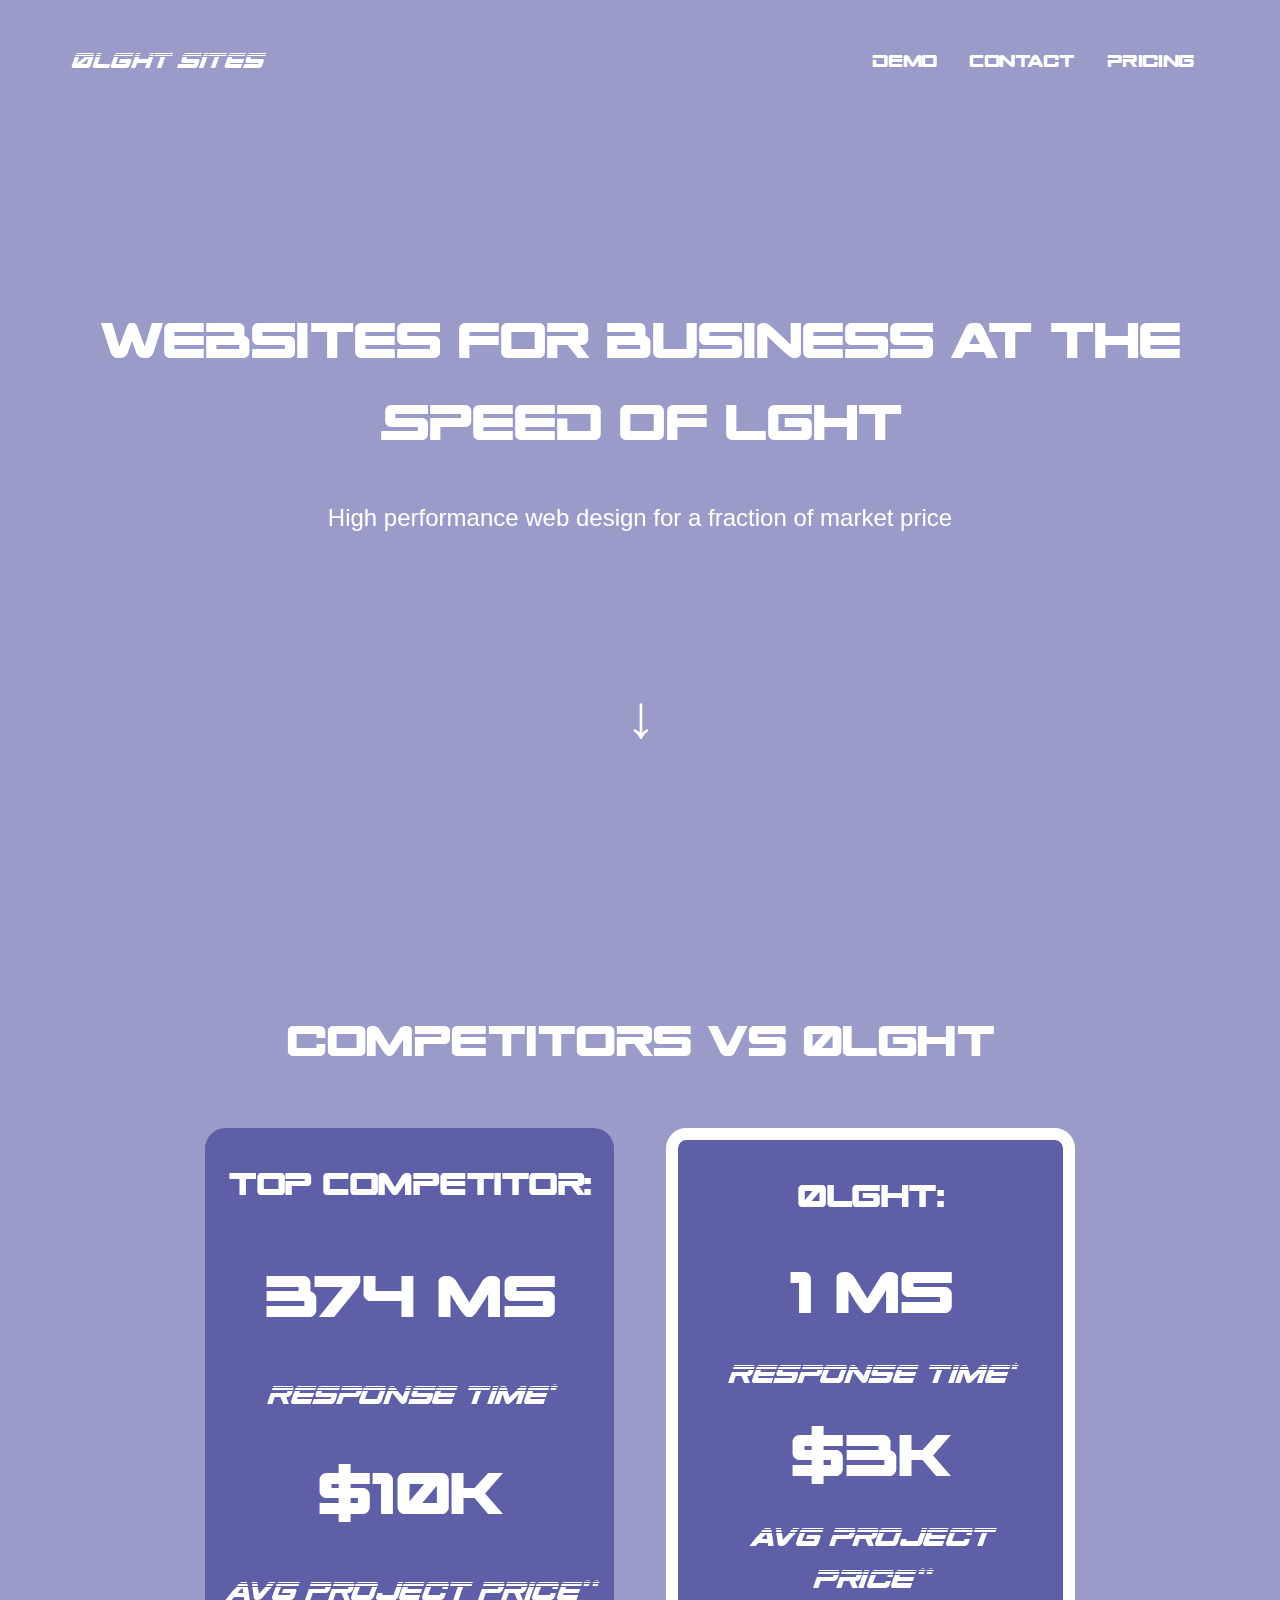
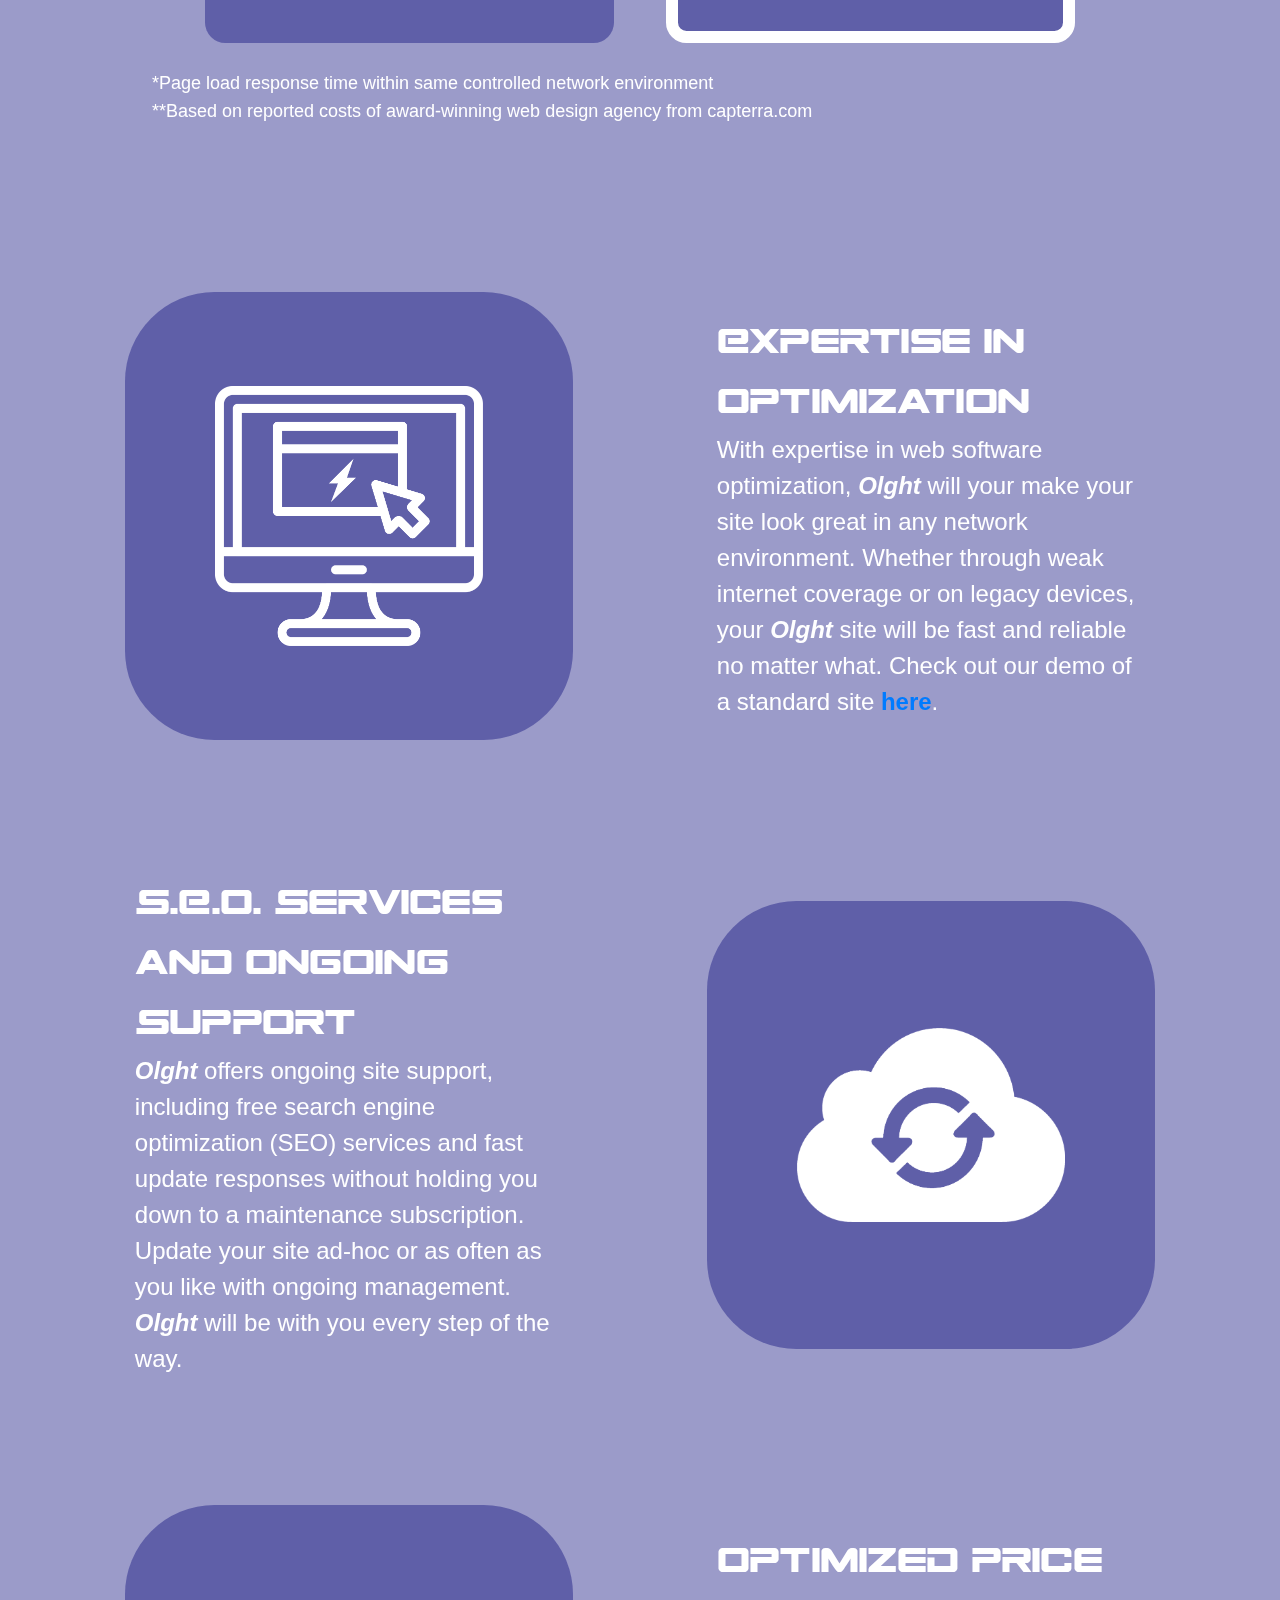
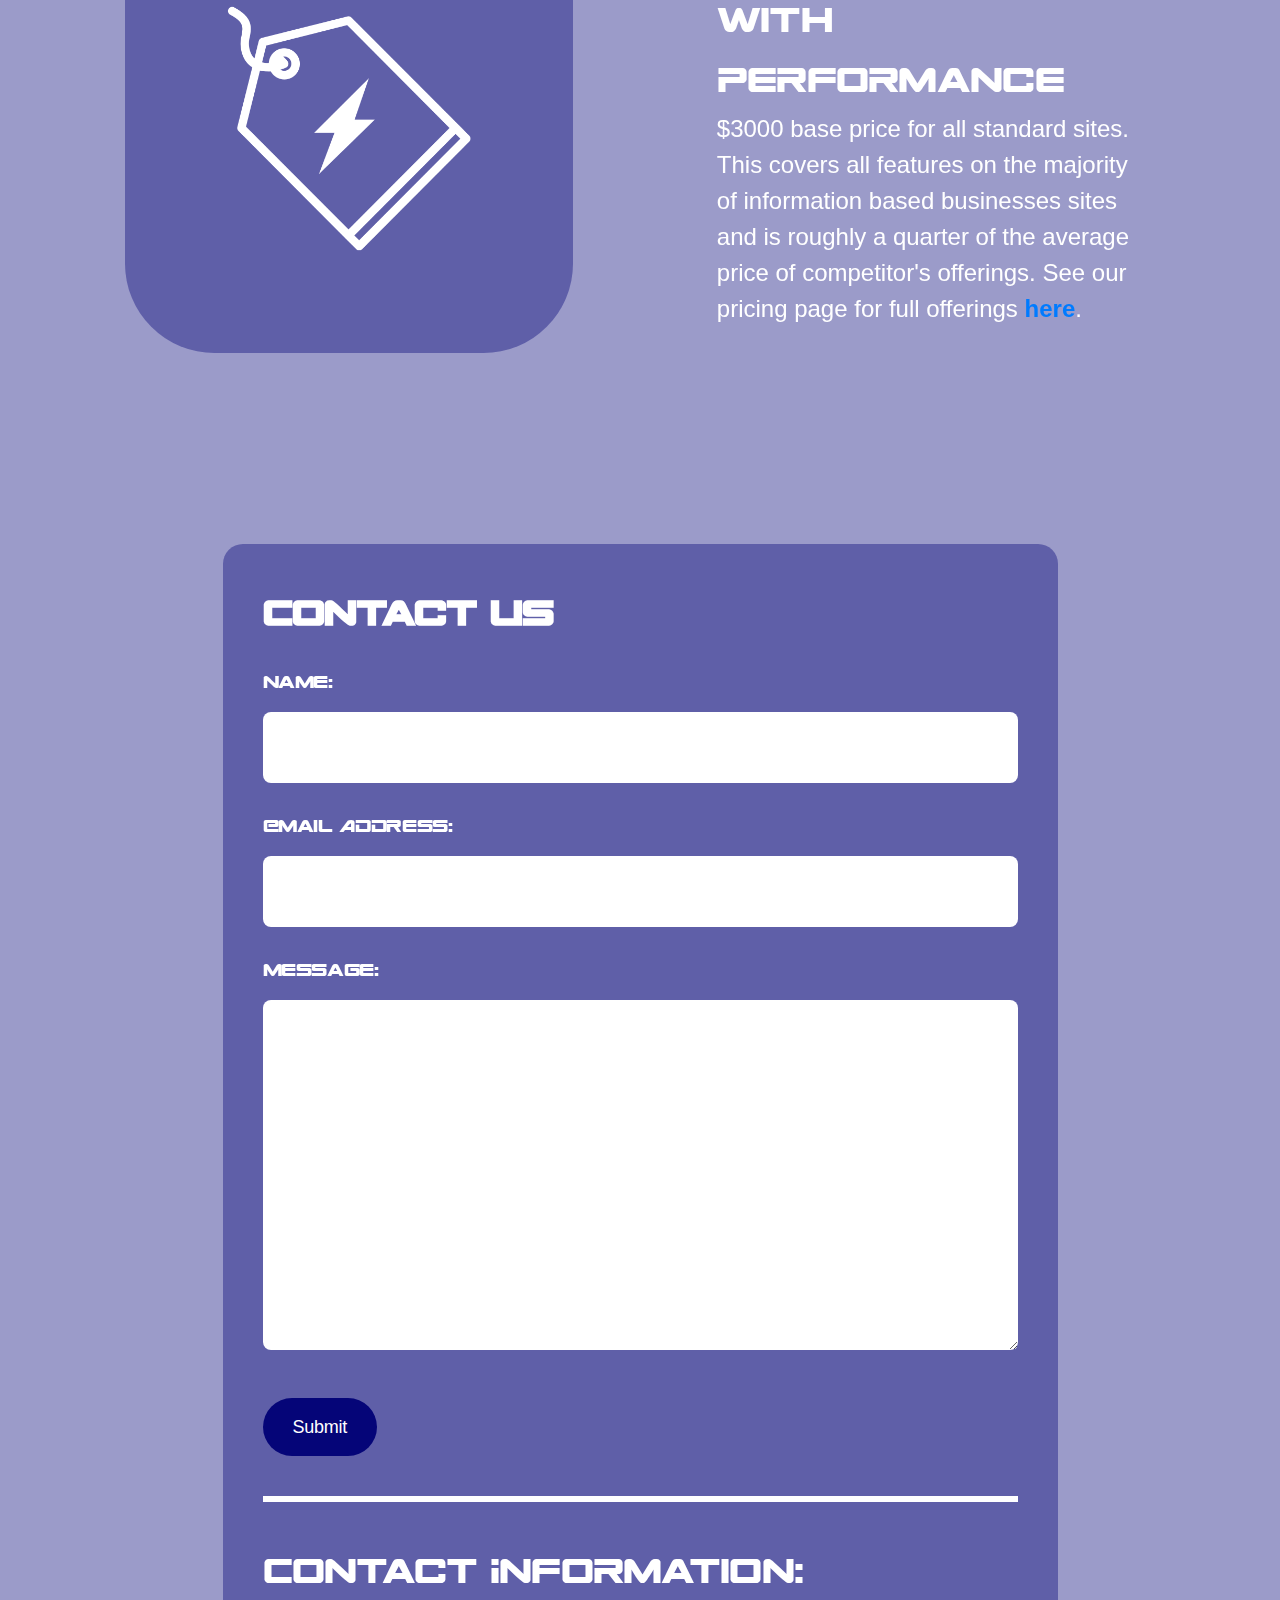
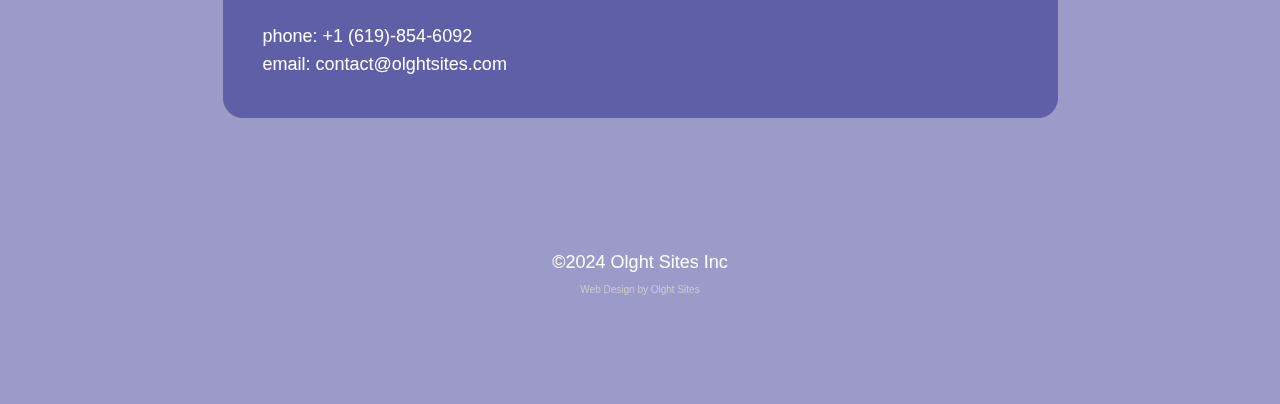
==== index.html @ 81857087 "Update index.html" ====
<!DOCTYPE html>
<html lang="en">

<head>
    <meta http-equiv="Content-Type" content="text/html; charset=UTF-8">
<meta name="description" content="Offering low cost high performance business websites, apis and web 
    applications for over 70% cheeper than top compeitors. We create, update 
    and optimize fast, high quality business web software for the lowest cost in the market.
    SEO services included."/>

    <meta http-equiv="X-UA-Compatible" content="IE=edge">


    <meta name="viewport" content="width=device-width, initial-scale=1, shrink-to-fit=no">
    <title> Olght Sites </title>
    <link rel="icon" type="image/x-icon" href="olo.png">
    <meta name="robots" content="index, follow, max-image-preview:large, max-snippet:-1, max-video-preview:-1">



    <style id="global-styles-inline-css" type="text/css">
        :where(.is-layout-flex) {
            gap: 0.5em;
        }

        body .is-layout-flow>.alignleft {
            float: left;
            margin-inline-start: 0;
            margin-inline-end: 2em;
        }

        body .is-layout-flow>.alignright {
            float: right;
            margin-inline-start: 2em;
            margin-inline-end: 0;
        }

        body .is-layout-flow>.aligncenter {
            margin-left: auto !important;
            margin-right: auto !important;
        }

        body .is-layout-constrained>.alignleft {
            float: left;
            margin-inline-start: 0;
            margin-inline-end: 2em;
        }

        body .is-layout-constrained>.alignright {
            float: right;
            margin-inline-start: 2em;
            margin-inline-end: 0;
        }

        body .is-layout-constrained>.aligncenter {
            margin-left: auto !important;
            margin-right: auto !important;
        }

        body .is-layout-constrained> :where(:not(.alignleft):not(.alignright):not(.alignfull)) {
            max-width: var(--wp--style--global--content-size);
            margin-left: auto !important;
            margin-right: auto !important;
        }

        body .is-layout-constrained>.alignwide {
            max-width: var(--wp--style--global--wide-size);
        }

        body .is-layout-flex {
            display: flex;
        }

        body .is-layout-flex {
            flex-wrap: wrap;
            align-items: center;
        }

        body .is-layout-flex>* {
            margin: 0;
        }

        :where(.wp-block-columns.is-layout-flex) {
            gap: 2em;
        }
    </style>

    <link rel="stylesheet" id="plugins-css" href="./olght_files/plugins.css" type="text/css" media="all">
    <link rel="stylesheet" id="olght-style-css" href="./olght_files/style.css" type="text/css" media="all">

    <script type="text/javascript" src="./olght_files/jquery.min.js" id="jquery-core-js"></script>



<body style="background-color:black; background: rgba(5, 5, 120, 0.4) !important;" data-target="body">
    <style>
        .sidr {
            background: rgba(5, 5, 120, 0.9) !important;
        }
    </style>
    <div id="sidr">
        <div class="mobile-header d-none">
            <div class="navbar-header d-flex align-items-center justify-content-between">
                <div class="logo">
                    <h4 class="title lg color-white">0LGHT Sites</h4>


                </div>

                <a href="#sidr" class="navbar-toggle in">
                    <span class="icon-bar"></span>
                    <span class="icon-bar"></span>
                    <span class="icon-bar"></span>
                </a>
            </div>

            <div class="navigation">
                <li style="list-style-type: none"><a title="Demo" href="https://lajollapizzaco.com" class="nav-link">
                        <h5>Demo</h5>
                    </a></li>
                <li style="list-style-type: none"><a title="Contact" href="#connect" class="nav-link">
                        <h5>Contact</h5>
                    </a></li>
                <li style="list-style-type: none"><a title="Pricing" href="./pricing.html" class="nav-link">
                        <h5>Pricing</h5>
                    </a></li>

                </ul>
            </div>
        </div>
    </div><!-- /mobile-header -->
    <div autoplay muted loop id="video-container">
    </div>
    <video autoplay muted loop id="myVideo">
        <source src="lg.mp4" type="video/mp4">
    </video>
    <div class="page-overly">
        <header class="header sticky transparent" style="background: transparent; backdrop-filter: blur(10px);-webkit-backdrop-filter: blur(10px);">
            <nav class="navbar navbar-expand">
                <div class="container d-flex align-items-center justify-content-between" style="display: inline-flex;">
                    <div class="navbar-header d-flex align-items-center">
                        <div class="logo">
                            <a class="navbar-brand" href="./index.html">

                                <style>
                                    @font-face {
                                        font-family: customfont;
                                        src: url(spacerangerhalfital.ttf);
                                    }

                                    h4 {
                                        font-family: customfont;
                                        color: white;
                                    }

                                    @font-face {
                                        font-family: customfont1;
                                        src: url(spaceranger.ttf);
                                    }

                                    h1 {
                                        font-family: customfont1;
                                        color: white;
                                    }

                                    h2 {
                                        font-family: customfont1;
                                        color: white;
                                    }

                                    h5 {
                                        font-family: customfont1;
                                        color: white;
                                    }

                                    .nav-link {
                                        display: inline-flex;
                                    }

                                    @media (max-width:1199px) {
                                        .downarr:hover {
                                            font-size: 50px;
                                        }
                                    }

                                    @media (max-width:991px) {
                                        .downarr:hover {
                                            font-size: 44px;
                                        }
                                    }

                                    @media (max-width:767px) {
                                        .downarr:hover {
                                            font-size: 36px;
                                        }
                                    }

                                    @media (min-width:1199px) {
                                        .downarr:hover {
                                            font-size: 62px;
                                        }
                                    }
                                    #video-container {
                                        height: 100%;
                                        width: 100%;
                                        background-image: url("lg10806.mp4");
                                        position: fixed;
                                        z-index: 0;
                                    }
                                    /* Style the video: 100% width and height to cover the entire window */
                                    #myVideo {
                                        z-index: -1;
                                        position: fixed;
                                        right: 0;
                                        bottom: 0;
                                        min-width: 100%;
                                        min-height: 100%;
                                    }
                                </style>
                                <h4 class="title lg color-white">0LGHT Sites</h4>

                            </a>
                        </div>
                    </div>

                    <div class="collapse navbar-collapse">
                        <li style="list-style-type: none" class="headerList"><a title="Demo" href="https://lajollapizzaco.com"
                                class="nav-link">
                                <h5>Demo</h5>
                            </a></li>
                        <li style="list-style-type: none " class="headerList"><a title="Contact" href="#connect"
                                class="nav-link">
                                <h5>Contact</h5>
                            </a></li>
                        <li style="list-style-type: none" class="headerList"><a title="Pricing" href="./pricing.html"
                                class="nav-link">
                                <h5>Pricing</h5>
                            </a></li>

                        </ul>
                        <ul class="nav navbar-nav navbar-nav-right headerSide">
                            <li class="mobile-navbar-toggler">
                                <button class="navbar-toggle" type="button">
                                    <span class="icon-bar"><span class="inner"></span></span>
                                    <span class="icon-bar"><span class="inner"></span></span>
                                    <span class="icon-bar"><span class="inner"></span></span>
                                </button>
                            </li>
                        </ul>
                    </div>
                </div>
            </nav>
        </header>

        <div class="banner overly-parent">
            <div class="overly-wraper">
            </div>

            <div class="container">
                <div class="row">
                    <div class="col-12">
                        <div class="banner__content text-center">
                            <h1 style="padding-bottom: 30px;" class="title lg color-white">Websites for Business at
                                the Speed of Lght</h1>
                            <div
                                class="description h5 font-weight-normal font-ips color-white ls-none animated fadeInUp delay-2s">
                                <p> High performance web design for a fraction of market price</p>
                            </div>
                            <!-- <script>

                                $("button").click(function () {
                                    $('html,body').animate({
                                        scrollTop: $(".content-area").offset().top
                                    },
                                        'slow');
                                });
                            </script> -->

                            <button class="scrollDown animated fadeInUp delay-4s" style="background: transparent;"
                                data-space="120">
                                <h1 style="color: white;" class="downarr">&darr;</h1>
                            </button>
                        </div>
                    </div>
                </div>
            </div>
        </div><!-- /banner -->


        <div id="primary" class="content-area">

            <section class="the-what p-0">
                <a id="what" class="blankSpace"></a>
                <div class="container">
                    <div class="row lr-12">
                        <div class="col-12">
                            <div class="text-center" style="margin-bottom: min(2vw, 30px);">
                                <h1 class="title color-white">competitors vs 0lght</h1>
                            </div>
                            <style>
                                @media (min-width:767px) {
                                    .col-left {
                                        text-align: -webkit-left;
                                    }

                                    .col-right {
                                        text-align: -webkit-right;
                                    }

                                    .compareBox {
                                        display: flex;
                                    }

                                    .headerSide {
                                        display: none;
                                    }

                                    .internalBox {
                                        width: 32vw;
                                        margin: min(2vw, 30px);
                                        padding-top: min(2vw, 20px);
                                        padding-bottom: min(3vw, 30px);
                                        border-radius: 1.6vw;
                                        height: 515px;
                                    }

                                    .internalTopFont {
                                        font-size: min(3.4vw, 50px);

                                    }

                                    .internalBottomFont {
                                        font-size: min(3.4vw, 36px);
                                        padding: 15px;
                                        padding-top:0px;
                                        padding-bottom:0px;
                                    }

                                    .internalFont {
                                        font-size: min(6.4vw, 100px);
                                        /* margin-bottom: min(1vw, 15px); */
                                    }

                                }

                                @media (max-width:1199px) {


                                    .internalBox {

                                        height: 460px;
                                    }
                                }

                                @media (max-width:991px) {


                                    .internalBox {

                                        height: 430px;
                                    }
                                }

                                @media (max-width:767px) {
                                    .compareBox {
                                        display: flex;
                                    }

                                    .internalBox {
                                        width: 64vw;
                                        margin: 4vw;
                                        padding-top: 4vw;
                                        padding-bottom: 5vw;
                                        border-radius: 3.2vw;
                                        height: 58vw;
                                        min-height: 420px;
                                    }

                                    .internalTopFont {
                                        font-size: max(6.4vw, 30px);
                                        padding-left: 20px;
                                        padding-right: 20px;

                                    }

                                    .internalBottomFont {
                                        font-size: max(5.5vw, 30px);
                                        padding-left: 20px;
                                        padding-right: 20px;
                                        padding-top:0px;
                                        padding-bottom:0px;
                                    }

                                    .internalFont {
                                        font-size: 12.8vw;
                                        /* margin-bottom: 3vw; */
                                    }

                                    .col-left {
                                        text-align: -webkit-center;
                                        margin-bottom: 3vw;
                                    }

                                    .col-right {
                                        text-align: -webkit-center;
                                        margin-bottom: 3vw;

                                    }

                                    @media (max-width:750px) {
                                        .headerList {
                                            display: none;
                                        }

                                        .headerSide {
                                            display: block;
                                        }


                                    }

                                    @media (min-width:750px) {
                                        .headerList {
                                            display: block;
                                        }

                                        .headerSide {
                                            display: none;
                                        }


                                    }
                                    @media (max-width:767px) {


                                    .compareBox {
                                        display: flex !important;
                                        height: auto !important;
                                    }

                                    .internalBox {
                                        width: auto !important;
                                        margin: 2vw !important;
                                        min-height: 0px !important;

                                        height: auto !important;
                                    }

                                    .internalTopFont {
                                        font-size: 18px !important;
                                        padding-left: 20px;
                                        padding-right: 20px;

                                    }

                                    .internalBottomFont {
                                        padding: 10px !important;
                                        font-size: 18px !important;
                                        padding-left: 20px;
                                        padding-right: 20px;
                                        padding-top:0px !important;
                                        padding-bottom:0px !important;
                                    }

                                    .internalFont {
                                        font-size: 36px !important;
                                        /* margin-bottom: 3vw; */
                                    }

                                    .coll-left {
                                        font-size: 16px !important;
                                    }

                                    .coll-right {
                                        font-size: 30px !important;

                                    }
                                }
                                      


                                    
                                }
                                .rightBox {
                                    border: solid;
                                    border-width: 1vw;
                                    color: white;
                                }
                                  
                            </style>
                            <box class="compareBox" style="justify-content: center !important;">
                                <div class="internalBox" style="background: rgba(5, 5, 120, 0.4);    text-align: center;display: flex;
    flex-direction: column;
    justify-content: space-between;
">
                                    <h1 class="internalTopFont coll-left">Top
                                        Competitor:</h1>
                                    <h1 class="internalFont">374 ms</h1>
                                    <h4 class="internalBottomFont">response time*</h4>
                                    <h1 class="internalFont">$10k</h1>
                                    <h4 class="internalBottomFont">avg project price**</h4>
                                </div>
                                <div class="internalBox rightBox" style="background: rgba(5, 5, 120, 0.4);    text-align: center; display: flex;
                                    flex-direction: column;
                                    justify-content: space-between;">
                                    <h1 class="internalTopFont coll-right">0lght:</h1>
                                    <h1 class="internalFont">1 ms</h1>
                                    <h4 class="internalBottomFont">response time*</h4>
                                    <h1 class="internalFont">$3k</h1>
                                    <h4 class="internalBottomFont">avg project price**</h4>
                                </div>

                            </box>

                        </div>
                    </div>
                    <div class="description h6 font-ips color-white ls-none" style="margin-left: min(6.4vw, 100px);">

                        <p> *Page load response time within same controlled network environment</p>
                        <p> **Based on reported costs of award-winning web design agency from capterra.com</p>

                    </div>
                </div>

            </section>

            <section class="the-why">
                <a class="blankSpace"></a>
                <div class="container">
                    <div>
                        <div class="row lr-12 align-items-center">
                            <div class="col-md-6 col-left" style="text-align: -webkit-center;">
                                <div style=" width: 35vw; height: 35vw; border-radius: 20%; background: rgba(5, 5, 120, 0.4); 
                                justify-content: center;
                                display: flex;
                                text-align: -webkit-center;
">
                                    <img src="./olght_files/005-website-l.png" alt=""
                                        style="filter: brightness(0) invert(1); width: 60%;align-self: center;">
                                </div>
                            </div>
                            <div class="col-md-6" style="padding: 6vw;">
                                <div>
                                    <h2 class="title color-white">Expertise in Optimization</h2>
                                    <div class="description h5 font-weight-normal font-ips color-white ls-none">

                                        <p>With expertise in web software optimization, <b><i>Olght</i></b> will
                                            your make your
                                            site look
                                            great
                                            in any network environment. Whether through weak internet coverage or on
                                            legacy devices, your <b><i>Olght</i></b> site will be fast and reliable no
                                            matter what. Check out our demo of a standard site <a href="https://lajollapizzaco.com">
                                                <b>here</b></a>.
                                        </p>
                                    </div>

                                </div>
                            </div>
                        </div>
                    </div>
                    <div class="align-left">
                        <div class="row lr-12 align-items-center flex-row-reverse">
                            <div class="col-md-6 col-right" style="text-align: -webkit-center;">
                                <div style=" width: 35vw; height: 35vw; border-radius: 20%; background: rgba(5, 5, 120, 0.4); 
                                justify-content: center;
                                display: flex;">
                                    <img src="./olght_files/updates.png" alt=""
                                        style="filter: brightness(0) invert(1); width: 60%; align-self: center;">

                                </div>
                            </div>
                            <div class="col-md-6" style="padding: 6vw;">
                                <div>
                                    <h2 class="title color-white">S.E.O. Services and Ongoing Support</h2>

                                    <div class="description h5 font-weight-normal font-ips color-white ls-none">

                                        <p><b><i>Olght</i></b> offers ongoing site support, including free search engine optimization (SEO) services and fast update responses
                                            without holding you down to a maintenance subscription. Update
                                            your
                                            site ad-hoc or as often as you like with ongoing management.
                                            <b><i>Olght</i></b> will be with you every step of the way.
                                        </p>
                                    </div>

                                </div>
                            </div>
                        </div>
                    </div>
                    <div class="row lr-12 align-items-center ">
                        <div class="col-md-6 col-left" style="text-align: -webkit-center;">
                            <div style=" width: 35vw; height: 35vw; border-radius: 20%; background: rgba(5, 5, 120, 0.4);justify-content: center;
                                display: flex;
">
                                <img src="./olght_files/s1.png" alt=""
                                    style="width:60%; filter: brightness(0) invert(1); align-self: center;">


                            </div>
                        </div>
                        <div class="col-md-6" style="padding: 6vw;">
                            <div>
                                <h2 class="title color-white">Optimized price with performance</h2>
                                <div class="description h5 font-weight-normal font-ips color-white ls-none">

                                    <p>$3000 base price for all standard sites. This covers all features on the majority
                                        of information based businesses sites and is roughly a quarter of the average
                                        price
                                        of competitor's offerings. See our pricing page for full
                                        offerings <a href="./pricing.html"> <b>here</b></a>.

                                    </p>
                                </div>

                            </div>
                        </div>
                    </div>
                </div>
        </div>
    </div>
    </section>


    </div>

    </div>

    <section class="call-action pb-0" style="padding-top: 0;">
        <a id="connect" class="blankSpace"></a>
        <div style="display: flex; justify-content: center; margin: 30px;">
            <div class="row lr-12">
                <div class="col-12">
                    <div style="background: rgba(5, 5, 120, 0.4); border-radius: 20px; padding: 40px;">
                        <div class="d-flex justify-content-between">
                            <div style="margin-bottom: 20px;">
                                <h2 class="title color-white font-weight-bold">Contact Us</h2>

                            </div>

                        </div>
                        <div>
                            <div>
                                <!-- <script>
                                    // var my_func = function (event) {

                                    //     // event.preventDefault();
                                    //     form.submit = event => event.preventDefault();

                                    // };
                                    $(function () {
                                        // onReady

                                       

                                        $("#panda").submit(function (event) {
                                            event.preventDefault();
                                            submit($("#1090629891").val());
                                            return false;
                                        });
                                        // ------------------------------------
                                    });
                                    // your form
                                    // var form = document.getElementById("panda");

                                    // // attach event listener
                                    // form.addEventListener("submit", my_func, true);
                                    // form.submit = event => event.preventDefault();

                                </script> -->
                                <div>
                                    <script>

                                        function submitForm() {

                                            if (
                                                document.getElementById("nameInput").value == '' &&
                                                document.getElementById("emailInput").value == '' &&
                                                document.getElementById("mesInput").value == ''

                                            ) {
                                                // document.getElementById("response").style = 'visibility:hidden'
                                                document.getElementById("response").style = 'visibility:visible; color: white; animated fadeInUp delay-2s'
                                                document.getElementById("response").innerText = 'You need to fill in a field to submit a response.'
                                                setTimeout(function submitForm() {
                                                    document.getElementById("response").style = 'visibility:hidden'

                                                }, 5000)
                                            } else {
                                                setTimeout(function submitForm() {
                                                    document.getElementById("nameInput").value = ''
                                                    document.getElementById("emailInput").value = ''
                                                    document.getElementById("mesInput").value = ''
                                                }, 100)
                                                document.getElementById("response").style = 'visibility:visible; color: white; animated fadeInUp delay-2s'
                                                document.getElementById("response").innerText = 'Your response has been submitted!'
                                                setTimeout(function submitForm() {
                                                    document.getElementById("response").style = 'visibility:hidden'

                                                }, 5000)
                                            }

                                        }
                                        // $('#panda')[0].reset();
                                    </script>

                                    <form id="panda" method="post" target="iframe" class="gform"
                                        action="https://docs.google.com/forms/u/0/d/e/1FAIpQLSedx11OovjlSnRznoaspegqRbyK0TOqFgKefa2oW44w6pmQCg/formResponse">
                                        <div>
                                            <div>
                                                <fieldset>
                                                    <h5 style="color: white; padding-bottom: 12px; font-size: 24px;">
                                                        Name:
                                                    </h5>
                                                    <div>

                                                        <span>
                                                            <input type="text" name="entry.1090629891" value=""
                                                                id="nameInput"
                                                                style="color: black !important; font-family:Arial, Helvetica, sans-serif; padding: 20px !important;"
                                                                tabindex="11" aria-required="true">

                                                        </span>



                                                    </div>
                                                    <div>
                                                    </div>
                                                </fieldset>
                                                <div>
                                                    <h5
                                                        style="color: white;padding-bottom: 12px; padding-top: 25px;font-size: 24px;">
                                                        Email
                                                        Address:</h5>
                                                    <div>
                                                        <input name="entry.123539782" type="text" value="" class="large"
                                                            id="emailInput"
                                                            style="color: black !important; font-family:Arial, Helvetica, sans-serif; padding: 20px !important;"
                                                            tabindex="15" aria-required="true" aria-invalid="false">
                                                    </div>
                                                </div>
                                                <div>
                                                    <h5
                                                        style="color: white;padding-bottom: 12px;padding-top: 25px;font-size: 24px;">
                                                        Message:
                                                    </h5>
                                                    <div><textarea name="entry.276904091" class="textarea medium"
                                                            id="mesInput"
                                                            style="color: black !important; font-family:Arial, Helvetica, sans-serif; padding: 20px !important;"
                                                            tabindex="16" aria-required="true" aria-invalid="false"
                                                            rows="10" cols="50"></textarea></div>
                                                </div>
                                            </div>
                                        </div>
                                        <style>
                                            .btn:hover {
                                                font-size: 19px;
                                            }
                                        </style>
                                        <div style="margin-top: 40px;">
                                        </div>
                                        <div style="display: flex; flex-direction: row; justify-content: normal;
    gap: min(8vw, 80px);">

                                            <button class=" btn base" onclick="submitForm()" type="submit"
                                                style="background: rgba(5, 5, 120);height: max-content;">Submit
                                            </button>
                                            <div style="align-self: center;">
                                                <p style="color: white; position: absolute; visibility: hidden;"
                                                    id="response">

                                                </p>

                                            </div>
                                        </div>
                                    </form>
                                    <iframe name="iframe" style="position: absolute; visibility: hidden"></iframe>

                                    <!-- <script>
                                        $("#panda").submit(function (e) {
                                            e.preventDefault();
                                            return false;
                                        });
                                    </script> -->
                                    <hr class="dashed" style="margin-top: 40px; margin-bottom: 40px; border-color: white;">
                                    <h2 style="color: white; margin-bottom: 20px;">Contact Information:</h2>
                                    <p style="color: white;"> phone: +1 (619)-854-6092</p>
                                    <p style="color: white;"> email: contact@olghtsites.com</p>
                                </div>
                            </div>
                        </div>
                    </div>
                </div>
            </div>
        </div>
    </section>

    <footer class="footer">
        <div class="container">
            <div class="row">
                <div class="col-lg-12">
                    <div style="text-align: -webkit-center;">


                        <p>
                            <font color="white">©2024 Olght Sites Inc</font>
                            </font>
                        </p>


                    </div>
                    <font>
                        <font>
                            <div style="text-align: -webkit-center;">
                                <p style="color:#CCCCCC;font-size:10px;">Web Design by Olght Sites</p>
                            </div>


                        </font>
                    </font>
                </div>

            </div>

        </div>

    </footer>



    <script type="text/javascript" src="./olght_files/plugins.js" id="plugins-js"></script>

    <script type="text/javascript" src="./olght_files/scripts.js" id="scripts-js"></script>





    </div>


</body>

</html>
---- olght_files/style.css ----
@charset "UTF-8";
/*
Theme Name: Olght
Author: Olght Sites
Author URL: https://www.olghtsites.com/
Version: 1.0.0
Text Domain: olghtsites
*/
/***********************************
BASE STYLES
***********************************/
@-webkit-keyframes bounce {
  0%,
  20%,
  60%,
  100% {
    -webkit-transform: translateY(0);
    transform: translateY(0);
  }
  40% {
    -webkit-transform: translateY(-5px);
    transform: translateY(-5px);
  }
  80% {
    -webkit-transform: translateY(-3px);
    transform: translateY(-3px);
  }
}
@keyframes bounce {
  0%,
  20%,
  60%,
  100% {
    -webkit-transform: translateY(0);
    transform: translateY(0);
  }
  40% {
    -webkit-transform: translateY(-5px);
    transform: translateY(-5px);
  }
  80% {
    -webkit-transform: translateY(-3px);
    transform: translateY(-3px);
  }
}
@-webkit-keyframes shake {
  0%,
  20%,
  60%,
  100% {
    -webkit-transform: translateX(0);
    transform: translateX(0);
  }
  40% {
    -webkit-transform: translateX(-5px);
    transform: translateX(-5px);
  }
  80% {
    -webkit-transform: translateX(-3px);
    transform: translateX(-3px);
  }
}
@keyframes shake {
  0%,
  20%,
  60%,
  100% {
    -webkit-transform: translateX(0);
    transform: translateX(0);
  }
  40% {
    -webkit-transform: translateX(-5px);
    transform: translateX(-5px);
  }
  80% {
    -webkit-transform: translateX(-3px);
    transform: translateX(-3px);
  }
}
/* Buzz Out */
@-webkit-keyframes hvr-buzz-out {
  10% {
    -webkit-transform: translateX(3px) rotate(2deg);
    transform: translateX(3px) rotate(2deg);
  }
  20% {
    -webkit-transform: translateX(-3px) rotate(-2deg);
    transform: translateX(-3px) rotate(-2deg);
  }
  30% {
    -webkit-transform: translateX(3px) rotate(2deg);
    transform: translateX(3px) rotate(2deg);
  }
  40% {
    -webkit-transform: translateX(-3px) rotate(-2deg);
    transform: translateX(-3px) rotate(-2deg);
  }
  50% {
    -webkit-transform: translateX(2px) rotate(1deg);
    transform: translateX(2px) rotate(1deg);
  }
  60% {
    -webkit-transform: translateX(-2px) rotate(-1deg);
    transform: translateX(-2px) rotate(-1deg);
  }
  70% {
    -webkit-transform: translateX(2px) rotate(1deg);
    transform: translateX(2px) rotate(1deg);
  }
  80% {
    -webkit-transform: translateX(-2px) rotate(-1deg);
    transform: translateX(-2px) rotate(-1deg);
  }
  90% {
    -webkit-transform: translateX(1px) rotate(0);
    transform: translateX(1px) rotate(0);
  }
  100% {
    -webkit-transform: translateX(-1px) rotate(0);
    transform: translateX(-1px) rotate(0);
  }
}
@keyframes hvr-buzz-out {
  10% {
    -webkit-transform: translateX(3px) rotate(2deg);
    transform: translateX(3px) rotate(2deg);
  }
  20% {
    -webkit-transform: translateX(-3px) rotate(-2deg);
    transform: translateX(-3px) rotate(-2deg);
  }
  30% {
    -webkit-transform: translateX(3px) rotate(2deg);
    transform: translateX(3px) rotate(2deg);
  }
  40% {
    -webkit-transform: translateX(-3px) rotate(-2deg);
    transform: translateX(-3px) rotate(-2deg);
  }
  50% {
    -webkit-transform: translateX(2px) rotate(1deg);
    transform: translateX(2px) rotate(1deg);
  }
  60% {
    -webkit-transform: translateX(-2px) rotate(-1deg);
    transform: translateX(-2px) rotate(-1deg);
  }
  70% {
    -webkit-transform: translateX(2px) rotate(1deg);
    transform: translateX(2px) rotate(1deg);
  }
  80% {
    -webkit-transform: translateX(-2px) rotate(-1deg);
    transform: translateX(-2px) rotate(-1deg);
  }
  90% {
    -webkit-transform: translateX(1px) rotate(0);
    transform: translateX(1px) rotate(0);
  }
  100% {
    -webkit-transform: translateX(-1px) rotate(0);
    transform: translateX(-1px) rotate(0);
  }
}
@-webkit-keyframes move1 {
  0% {
    -webkit-transform: translate(-45%, -52%);
    transform: translate(-45%, -52%);
  }
  50% {
    -webkit-transform: translate(-54%, -40%);
    transform: translate(-54%, -40%);
  }
  100% {
    -webkit-transform: translate(-45%, -52%);
    transform: translate(-45%, -52%);
  }
}
@keyframes move1 {
  0% {
    -webkit-transform: translate(-45%, -52%);
    transform: translate(-45%, -52%);
  }
  50% {
    -webkit-transform: translate(-54%, -40%);
    transform: translate(-54%, -40%);
  }
  100% {
    -webkit-transform: translate(-45%, -52%);
    transform: translate(-45%, -52%);
  }
}
@-webkit-keyframes parallax {
  0% {
    -webkit-transform: translateY(-20px);
    transform: translateY(-20px);
  }
  100% {
    -webkit-transform: translateY(20px);
    transform: translateY(20px);
  }
}
@keyframes parallax {
  0% {
    -webkit-transform: translateY(-20px);
    transform: translateY(-20px);
  }
  100% {
    -webkit-transform: translateY(20px);
    transform: translateY(20px);
  }
}
@-webkit-keyframes zoom {
  100% {
    -webkit-transform-origin: center center;
    transform-origin: center center;
    -webkit-transform: scale(0.412) translate(-120%, -120%);
    transform: scale(0.412) translate(-120%, -120%);
  }
}
@keyframes zoom {
  100% {
    -webkit-transform-origin: center center;
    transform-origin: center center;
    -webkit-transform: scale(0.412) translate(-120%, -120%);
    transform: scale(0.412) translate(-120%, -120%);
  }
}
@-webkit-keyframes rotating {
  from {
    -webkit-transform: rotate(0deg);
    transform: rotate(0deg);
  }
  to {
    -webkit-transform: rotate(360deg);
    transform: rotate(360deg);
  }
}
@keyframes rotating {
  from {
    -webkit-transform: rotate(0deg);
    transform: rotate(0deg);
  }
  to {
    -webkit-transform: rotate(360deg);
    transform: rotate(360deg);
  }
}

.icon-instagram:before {
  content: "";
}

.icon-twitch:before {
  content: "";
}

.icon-arrow-left:before {
  content: "";
}

.icon-arrow-right:before {
  content: "";
}

.icon-reddit:before {
  content: "";
}

.icon-iconmonsmessenger:before {
  content: "";
}

.icon-tiktok:before {
  content: "";
}

.icon-arrow-up:before {
  content: "";
}

.icon-browser:before {
  content: "";
}

.icon-caret-down:before {
  content: "";
}

.icon-caret-up:before {
  content: "";
}

.icon-compliance:before {
  content: "";
}

.icon-database:before {
  content: "";
}

.icon-dollar:before {
  content: "";
}

.icon-facebook:before {
  content: "";
}

.icon-file-contract:before {
  content: "";
}

.icon-github:before {
  content: "";
}

.icon-hair-long:before {
  content: "";
}

.icon-headset:before {
  content: "";
}

.icon-linkedin:before {
  content: "";
}

.icon-message:before {
  content: "";
}

.icon-store:before {
  content: "";
}

.icon-telegram:before {
  content: "";
}

.icon-tie-hair:before {
  content: "";
}

.icon-twitter:before {
  content: "";
}

.icon-vault:before {
  content: "";
}

.icon-arrow-down:before {
  content: "";
}

.icon-arrow-down-alt:before {
  content: "";
}

.icon-search:before {
  content: "";
}

.icon-youtube:before {
  content: "";
}

.icon-vkontakte:before {
  content: "";
}

.icon-qq:before {
  content: "";
}

.icon-wechat:before {
  content: "";
}

.icon-pinterest:before {
  content: "";
}

.icon-whatsapp:before {
  content: "";
}

.icon-snapchat:before {
  content: "";
}

.icon-quora:before {
  content: "";
}

.icon-sina:before {
  content: "";
}

*:not(ul):not(ol) {
  -webkit-box-sizing: border-box;
  box-sizing: border-box;
  margin: 0;
  padding: 0;
}

html,
body,
div,
span,
img,
a,
p,
h1,
h2,
h3,
h4,
h5,
h6,
option,
legend,
label,
table,
th,
td,
tr,
article,
aside,
caption,
figure,
footer,
header,
hgroup,
mark,
nav,
section,
time,
audio,
video {
  margin: 0;
  padding: 0;
  border: 0;
  outline: 0;
}

table {
  border-collapse: collapse;
}

html {
  margin: 0;
  padding: 0;
  width: 100%;
  height: 100%;
  overflow-y: scroll;
}

body {
  margin: 0;
  width: 100%;
  height: 100%;
  color: #000;
  background: #fff;
  text-rendering: optimizeLegibility;
  -webkit-font-smoothing: antialiased;
  -moz-osx-font-smoothing: grayscale;
  font: 400 18px/28px "ibm-plex-sans", sans-serif;
}

a:hover,
a:focus,
button:hover,
button:focus {
  outline: 0;
  text-decoration: none;
}

input[type="text"]:not(.select2-input),
input[type="number"],
input[type="email"],
input[type="tel"],
input[type="search"],
input[type="password"],
input[type="file"],
select,
textarea {
  -webkit-appearance: none;
  -moz-appearance: none;
  appearance: none;
  border: 0 !important;
  width: 100% !important;
  color: #a7a8af !important;
  font-size: 24px !important;
  font-weight: 500 !important;
  -webkit-box-shadow: none !important;
  box-shadow: none !important;
  line-height: 31px !important;
  letter-spacing: -0.36pxpx;
  background: #fff !important;
  border-radius: 8px !important;
  padding: 23.1px 44.5px !important;
  -webkit-transition: all 0.3s ease;
  transition: all 0.3s ease;
  -webkit-backface-visibility: hidden;
  -moz-backface-visibility: hidden;
  -webkit-transform: translate3d(0, 0, 0);
  -moz-transform: translate3d(0, 0, 0);
}
input[type="text"]:not(.select2-input)::-webkit-inner-spin-button,
input[type="number"]::-webkit-inner-spin-button,
input[type="email"]::-webkit-inner-spin-button,
input[type="tel"]::-webkit-inner-spin-button,
input[type="search"]::-webkit-inner-spin-button,
input[type="password"]::-webkit-inner-spin-button,
input[type="file"]::-webkit-inner-spin-button,
select::-webkit-inner-spin-button,
textarea::-webkit-inner-spin-button {
  -webkit-appearance: none;
  cursor: pointer;
  display: block;
  width: 8px;
  color: #333;
  text-align: center;
  position: relative;
}
input[type="text"]:not(.select2-input)::-webkit-input-placeholder,
input[type="number"]::-webkit-input-placeholder,
input[type="email"]::-webkit-input-placeholder,
input[type="tel"]::-webkit-input-placeholder,
input[type="search"]::-webkit-input-placeholder,
input[type="password"]::-webkit-input-placeholder,
input[type="file"]::-webkit-input-placeholder,
select::-webkit-input-placeholder,
textarea::-webkit-input-placeholder {
  color: #a7a8af;
  font-size: 24px;
  font-weight: 500;
}
input[type="text"]:not(.select2-input)::-moz-placeholder,
input[type="number"]::-moz-placeholder,
input[type="email"]::-moz-placeholder,
input[type="tel"]::-moz-placeholder,
input[type="search"]::-moz-placeholder,
input[type="password"]::-moz-placeholder,
input[type="file"]::-moz-placeholder,
select::-moz-placeholder,
textarea::-moz-placeholder {
  color: #a7a8af;
  font-size: 24px;
  font-weight: 500;
}
input[type="text"]:not(.select2-input):-ms-input-placeholder,
input[type="number"]:-ms-input-placeholder,
input[type="email"]:-ms-input-placeholder,
input[type="tel"]:-ms-input-placeholder,
input[type="search"]:-ms-input-placeholder,
input[type="password"]:-ms-input-placeholder,
input[type="file"]:-ms-input-placeholder,
select:-ms-input-placeholder,
textarea:-ms-input-placeholder {
  color: #a7a8af;
  font-size: 24px;
  font-weight: 500;
}
input[type="text"]:not(.select2-input):-moz-placeholder,
input[type="number"]:-moz-placeholder,
input[type="email"]:-moz-placeholder,
input[type="tel"]:-moz-placeholder,
input[type="search"]:-moz-placeholder,
input[type="password"]:-moz-placeholder,
input[type="file"]:-moz-placeholder,
select:-moz-placeholder,
textarea:-moz-placeholder {
  color: #a7a8af;
  font-size: 24px;
  font-weight: 500;
}
input[type="text"]:not(.select2-input):hover,
input[type="text"]:not(.select2-input):focus,
input[type="number"]:hover,
input[type="number"]:focus,
input[type="email"]:hover,
input[type="email"]:focus,
input[type="tel"]:hover,
input[type="tel"]:focus,
input[type="search"]:hover,
input[type="search"]:focus,
input[type="password"]:hover,
input[type="password"]:focus,
input[type="file"]:hover,
input[type="file"]:focus,
select:hover,
select:focus,
textarea:hover,
textarea:focus {
  outline: 0;
}

p {
  margin: 0 0 30px;
}

hr {
  margin: 0;
  padding: 0;
  border-width: 6px;
  border-color: #cad1fc;
}
hr.hr-sm {
  border-width: 2px;
  border-color: #dce3fa;
}
hr.hr-primary {
  border-color: #486dff;
}

section {
  padding: 50px 0;
}

.blankSpace {
  top: -115px !important;
  display: block !important;
  position: relative !important;
  visibility: hidden !important;
}

.container {
  width: 100%;
  max-width: 1170px;
  -webkit-backface-visibility: hidden;
  backface-visibility: hidden;
}
.container.container-lg {
  max-width: 1210px;
}

.lr-10 {
  margin-left: -10px;
  margin-right: -10px;
}
.lr-10 > [class*="col"] {
  padding-left: 10px;
  padding-right: 10px;
}

.lr-12 {
  margin-left: -12px;
  margin-right: -12px;
}
.lr-12 > [class*="col"] {
  padding-left: 12px;
  padding-right: 12px;
}

.font-ipm {
  font-family: "ibm-plex-mono", sans-serif;
}

.font-dm {
  font-family: "divenire-mono", serif;
}

.font-ips {
  font-family: "ibm-plex-sans", sans-serif !important;
}

.font-ur {
  font-family: "urbane", sans-serif;
}

.color-white {
  color: #fff !important;
}

.color-primary {
  color: #486dff;
}

.color-secondary {
  color: #4d79d3;
}

.color-tertiary {
  color: #38b6ff;
}

.background-color {
  background: #03308c;
  color: white;
}

h1,
.h1 {
  font-size: 60px;
  line-height: 72px;
  letter-spacing: -0.9px;
  letter-spacing: -1.5px;
}
h1.lg,
.h1.lg {
  font-size: 78px;
  line-height: 90px;
  letter-spacing: -1.95px;
}

h2,
.h2 {
  font-size: 48px;
  line-height: 60px;
  letter-spacing: -0.72px;
}

h3,
.h3 {
  font-size: 36px;
  line-height: 48px;
  letter-spacing: -0.54px;
}

h4,
.h4 {
  font-size: 30px;
  line-height: 42px;
  letter-spacing: -0.45px;
}

h5,
.h5 {
  font-size: 24px;
  line-height: 36px;
  letter-spacing: -0.36px;
}

h6,
.h6 {
  font-size: 18px;
  line-height: 28px;
  letter-spacing: -0.27px;
}

h1,
.h1,
h2,
.h2,
h3,
.h3,
h4,
.h4,
h5,
.h5,
h6,
.h6 {
  margin: 0;
  color: #4d79d3;
  font-family: "ibm-plex-mono", sans-serif;
  font-weight: normal;
}
h1.ls-none,
.h1.ls-none,
h2.ls-none,
.h2.ls-none,
h3.ls-none,
.h3.ls-none,
h4.ls-none,
.h4.ls-none,
h5.ls-none,
.h5.ls-none,
h6.ls-none,
.h6.ls-none {
  letter-spacing: 0px;
}

.btn {
  border: 0;
  outline: 0;
  color: #fff;
  font-size: 18px;
  font-weight: 400;
  font-family: "ibm-plex-mono", sans-serif;
  -webkit-box-shadow: none;
  box-shadow: none;
  line-height: 28px;
  padding: 15px 30px;
  background: #486dff;
  border-radius: 29px;
  -webkit-backface-visibility: hidden;
  -moz-backface-visibility: hidden;
  -webkit-transform: translate3d(0, 0, 0);
  -moz-transform: translate3d(0, 0, 0);
  -webkit-transition: all 0.3s;
  transition: all 0.3s;
  letter-spacing: -0.27px;
}
.btn:hover,
.btn:focus,
.btn:active {
  outline: 0;
  color: #fff;
  -webkit-box-shadow: none;
  box-shadow: none;
  background: #000;
}

.fluid {
  max-width: 100% !important;
}
.fluid br {
  display: none;
}
.fluid h1,
.fluid h2,
.fluid h3,
.fluid h4,
.fluid h5,
.fluid h6,
.fluid .h1,
.fluid .h2,
.fluid .h3,
.fluid .h4,
.fluid .h5,
.fluid .h6,
.fluid p,
.fluid .entry-title,
.fluid .description,
.fluid .block-content,
.fluid .content,
.fluid .testi-item,
.fluid div,
.fluid main {
  max-width: 100% !important;
}

/***********************************
HEADER STYLES
***********************************/
.scroll-down .header:not(.sticky) {
  -webkit-transform: translate3d(0, -100%, 0);
  transform: translate3d(0, -100%, 0);
}

.header-gutter {
  height: 167px;
}

.header {
  top: 0;
  left: 0;
  right: 0;
  width: 100%;
  z-index: 1030;
  padding: 35px 0;
  position: fixed;
  background: #03308c;
  -webkit-transition: all 0.5s ease;
  transition: all 0.5s ease;
}
.header.transparent {
  background: transparent;
}
.header.stop {
  padding: 25px 0;
  background: #03308c;
  -webkit-filter: drop-shadow(0px 0px 40px rgba(0, 0, 0, 0.06));
  filter: drop-shadow(0px 0px 40px rgba(0, 0, 0, 0.06));
}
.header .navbar {
  padding: 0;
}
.header .navbar .container {
  padding-left: 15px;
  padding-right: 15px;
}
.header .navbar .navbar-header .logo {
  float: left;
}
.header .navbar .navbar-header .logo .navbar-brand {
  margin: 0;
  padding: 0;
}
.header .navbar .navbar-header .logo .navbar-brand img {
  -webkit-transition: all 0.3s ease;
  transition: all 0.3s ease;
}
.header .navbar .navbar-collapse {
  -webkit-box-flex: initial;
  -ms-flex-positive: initial;
  flex-grow: initial;
}
.header .navbar .navbar-collapse .navbar-nav {
  padding: 0;
  margin-left: -16px;
  margin-right: -16px;
  -webkit-box-align: center;
  -ms-flex-align: center;
  align-items: center;
}
.header .navbar .navbar-collapse .navbar-nav > li {
  padding: 0;
  margin-left: 16px;
  margin-right: 16px;
}
.header .navbar .navbar-collapse .navbar-nav > li > a {
  padding: 0;
  color: #fff;
  display: block;
  font-size: 18px;
  font-weight: 400;
  font-family: "ibm-plex-mono", sans-serif;
  line-height: 28px;
  letter-spacing: -0.27px;
  -webkit-transition: all 0.3s ease;
  transition: all 0.3s ease;
}
.header .navbar .navbar-collapse .navbar-nav > li > a.dropdown-toggle:after {
  display: none;
}
.header .navbar .navbar-collapse .navbar-nav > li > a.active {
  color: #38ebeb;
}
.header .navbar .navbar-collapse .navbar-nav > li.dropdown > a {
  padding: 7.6px 18px;
  background: #486dff;
  border-radius: 23px;
  -webkit-backface-visibility: hidden;
  -moz-backface-visibility: hidden;
  -webkit-transform: translate3d(0, 0, 0);
  -moz-transform: translate3d(0, 0, 0);
}
.header
  .navbar
  .navbar-collapse
  .navbar-nav
  > li.dropdown
  > a
  .dropdown-toggle:after {
  border: 0;
  content: "";
  font-size: 8px;
  margin-left: 17px;
}
.header .navbar .navbar-collapse .navbar-nav > li.dropdown.active a,
.header .navbar .navbar-collapse .navbar-nav > li.dropdown:hover a,
.header .navbar .navbar-collapse .navbar-nav > li.dropdown:focus a {
  color: #000;
}
.header .navbar .navbar-collapse .navbar-nav > li.dropdown .dropdown-menu {
  margin: 0;
  padding: 0;
  opacity: 0;
  display: block;
  min-width: 240px;
  visibility: hidden;
  top: calc(100% + 20px);
  -webkit-transition: all 0.5s ease;
  transition: all 0.5s ease;
}
.header
  .navbar
  .navbar-collapse
  .navbar-nav
  > li.dropdown
  .dropdown-menu:after {
  top: -4px;
  left: 45px;
  width: 10px;
  content: "";
  height: 10px;
  z-index: -1;
  background: #ffffff;
  position: absolute;
  border-top: 1px solid rgba(0, 0, 0, 0.15);
  border-left: 1px solid rgba(0, 0, 0, 0.15);
  -webkit-transform: rotate(45deg);
  transform: rotate(45deg);
}
.header
  .navbar
  .navbar-collapse
  .navbar-nav
  > li.dropdown
  .dropdown-menu
  li:first-child
  a {
  border-top-left-radius: 2px;
  border-top-right-radius: 2px;
}
.header
  .navbar
  .navbar-collapse
  .navbar-nav
  > li.dropdown
  .dropdown-menu
  li:last-child
  a {
  border-bottom-left-radius: 2px;
  border-bottom-right-radius: 2px;
}
.header .navbar .navbar-collapse .navbar-nav > li.dropdown .dropdown-menu li a {
  padding: 0;
  width: 100%;
  color: #000;
  display: block;
  font-size: 16px;
  font-weight: 400;
  line-height: 26px;
  padding: 7.5px 12px;
  -webkit-transition: all 0.3s ease;
  transition: all 0.3s ease;
}
.header
  .navbar
  .navbar-collapse
  .navbar-nav
  > li.dropdown
  .dropdown-menu
  li
  a.active {
  color: #38ebeb;
}
.header
  .navbar
  .navbar-collapse
  .navbar-nav
  > li.dropdown
  .dropdown-menu
  li.active
  a,
.header
  .navbar
  .navbar-collapse
  .navbar-nav
  > li.dropdown
  .dropdown-menu
  li:hover
  a,
.header
  .navbar
  .navbar-collapse
  .navbar-nav
  > li.dropdown
  .dropdown-menu
  li:focus
  a {
  color: #fff;
  background: #486dff;
}
.header .navbar .navbar-collapse .navbar-nav > li.dropdown.show .dropdown-menu,
.header .navbar .navbar-collapse .navbar-nav > li.dropdown:hover .dropdown-menu,
.header
  .navbar
  .navbar-collapse
  .navbar-nav
  > li.dropdown:focus
  .dropdown-menu {
  opacity: 1;
  visibility: visible;
  top: calc(100% + 7px);
}
.header .navbar .navbar-collapse .navbar-nav > li.active > a,
.header .navbar .navbar-collapse .navbar-nav > li:hover > a,
.header .navbar .navbar-collapse .navbar-nav > li:focus > a {
  color: #38ebeb;
}
.header .navbar .navbar-collapse .navbar-nav.navbar-nav-right {
  margin-left: 15px;
  margin-right: -5px;
}
.header .navbar .navbar-collapse .navbar-nav.navbar-nav-right li {
  margin-left: 5px;
  margin-right: 5px;
}
.header
  .navbar
  .navbar-collapse
  .navbar-nav.navbar-nav-right
  li.mobile-navbar-toggler {
  display: none;
  margin-left: 10px;
}

.sidr {
  top: 0;
  width: 100%;
  height: 100%;
  display: block;
  z-index: 999999;
  position: fixed;
  max-width: 340px;
  overflow-y: auto;
  overflow-x: hidden;
  background: #03308c;
  -webkit-box-shadow: 0px 0px 40px rgba(0, 0, 0, 0.06);
  box-shadow: 0px 0px 40px rgba(0, 0, 0, 0.06);
}
.sidr.right {
  left: auto;
  right: -100%;
}
.sidr.left {
  left: -100%;
  right: auto;
}
.sidr .sidr-inner {
  height: 100%;
  display: -webkit-box;
  display: -ms-flexbox;
  display: flex;
  -webkit-box-orient: vertical;
  -webkit-box-direction: normal;
  -ms-flex-direction: column;
  flex-direction: column;
}
.sidr .sidr-inner .mobile-header {
  display: block !important;
}
.sidr .sidr-inner .navbar-header {
  width: 100%;
  float: none;
  padding: 20px 15px;
  border-bottom: 1px solid rgba(220, 227, 250, 0.2);
}
.sidr .sidr-inner .navbar-header .navbar-toggler {
  border: 0;
  float: left;
  width: 80px;
  padding: 31px 30px;
  background: transparent;
}
.sidr .sidr-inner .navbar-header .navbar-toggler .sidr-inner {
  background: #000;
}
.sidr .sidr-inner .navbar-header .logo .navbar-brand {
  margin: 0;
  padding: 0;
}
.sidr .sidr-inner .navigation .navbar-nav {
  margin: 0;
}
.sidr .sidr-inner .navigation .navbar-nav > li {
  padding: 0;
  float: none;
  border-bottom: 1px solid rgba(220, 227, 250, 0.2);
}
.sidr .sidr-inner .navigation .navbar-nav > li > a {
  color: #fff;
  display: -webkit-box;
  display: -ms-flexbox;
  display: flex;
  font-size: 18px;
  font-weight: 400;
  line-height: 28px;
  padding: 15px;
  position: relative;
  -webkit-box-align: center;
  -ms-flex-align: center;
  align-items: center;
  font-family: "ibm-plex-mono", sans-serif;
  background: transparent;
  -webkit-box-pack: justify;
  -ms-flex-pack: justify;
  justify-content: space-between;
  letter-spacing: -0.27px;
  -webkit-transition: all 0.3s ease;
  transition: all 0.3s ease;
}
.sidr .sidr-inner .navigation .navbar-nav > li > a.dropdown-toggle:after {
  display: none;
}
.sidr .sidr-inner .navigation .navbar-nav > li > a.active {
  color: #38ebeb;
}
.sidr
  .sidr-inner
  .navigation
  .navbar-nav
  > li.dropdown
  > a
  .dropdown-toggle:after {
  border: 0;
  content: "";
  font-size: 8px;
  line-height: 8px;
  margin-left: 17px;
}
.sidr .sidr-inner .navigation .navbar-nav > li.dropdown .dropdown-menu {
  border: 0;
  height: 0;
  margin: 0;
  padding: 0;
  opacity: 0;
  float: none;
  display: block;
  border-radius: 0;
  position: inherit;
  min-width: inherit;
  visibility: hidden;
  background: transparent;
  -webkit-transition: all 0.3s ease;
  transition: all 0.3s ease;
}
.sidr
  .sidr-inner
  .navigation
  .navbar-nav
  > li.dropdown
  .dropdown-menu
  > li
  > a {
  color: #fff;
  display: block;
  padding: 15px;
  font-size: 18px;
  font-family: "ibm-plex-mono", sans-serif;
  font-weight: 400;
  line-height: 28px;
  position: relative;
  padding-left: 30px;
  -webkit-transition: all 0.3s ease;
  transition: all 0.3s ease;
}
.sidr
  .sidr-inner
  .navigation
  .navbar-nav
  > li.dropdown
  .dropdown-menu
  > li
  > a.active {
  color: #38ebeb;
}
.sidr
  .sidr-inner
  .navigation
  .navbar-nav
  > li.dropdown
  .dropdown-menu
  > li.active
  > a,
.sidr
  .sidr-inner
  .navigation
  .navbar-nav
  > li.dropdown
  .dropdown-menu
  > li:hover
  > a,
.sidr
  .sidr-inner
  .navigation
  .navbar-nav
  > li.dropdown
  .dropdown-menu
  > li:focus
  > a {
  color: #38ebeb;
}
.sidr
  .sidr-inner
  .navigation
  .navbar-nav
  > li.dropdown.show
  > a
  .dropdown-toggle:after {
  border: 0;
  content: "";
  font-size: 8px;
}
.sidr .sidr-inner .navigation .navbar-nav > li.dropdown.show .dropdown-menu {
  opacity: 1;
  height: 100%;
  visibility: visible;
}
.sidr .sidr-inner .navigation .navbar-nav > li.active > a,
.sidr .sidr-inner .navigation .navbar-nav > li:hover > a,
.sidr .sidr-inner .navigation .navbar-nav > li:focus > a {
  color: #38ebeb;
}
.sidr .sidr-inner .navigation .navbar-nav.navbar-nav-right {
  padding-top: 15px;
}
.sidr .sidr-inner .navigation .navbar-nav.navbar-nav-right li {
  border: 0;
  padding-left: 15px;
  padding-right: 15px;
  padding-bottom: 10px;
}
.sidr .sidr-inner .navigation .navbar-nav.navbar-nav-right li:last-child {
  padding-bottom: 0;
}
.sidr .sidr-inner .navigation .navbar-nav.navbar-nav-right li a {
  text-align: center;
  -webkit-box-pack: center;
  -ms-flex-pack: center;
  justify-content: center;
}

.navbar-toggle {
  margin: 0;
  border: 0;
  padding: 0;
  width: 32px;
  display: block;
  border-radius: 0;
  overflow: inherit;
  background: transparent;
}
.navbar-toggle:hover .icon-bar:nth-child(1) {
  -webkit-transform: translateY(-2px);
  transform: translateY(-2px);
}
.navbar-toggle:hover .icon-bar:nth-child(3) {
  -webkit-transform: translateY(2px);
  transform: translateY(2px);
}
.navbar-toggle:hover:before,
.navbar-toggle:focus:before {
  opacity: 1;
  -webkit-transform: translateX(0);
  transform: translateX(0);
}
.navbar-toggle.in .icon-bar {
  -webkit-transition: transform 150ms linear 150ms;
  -webkit-transition: -webkit-transform 150ms linear 150ms;
  transition: -webkit-transform 150ms linear 150ms;
  transition: transform 150ms linear 150ms;
  transition: transform 150ms linear 150ms, -webkit-transform 150ms linear 150ms;
}
.navbar-toggle.in .icon-bar:nth-child(1) {
  -webkit-transform: translateY(10px) rotate(45deg);
  transform: translateY(10px) rotate(45deg);
}
.navbar-toggle.in .icon-bar:nth-child(2) {
  opacity: 0;
}
.navbar-toggle.in .icon-bar:nth-child(3) {
  -webkit-transform: translateY(-10px) rotate(-45deg);
  transform: translateY(-10px) rotate(-45deg);
}
.navbar-toggle .icon-bar {
  width: 100%;
  height: 4px;
  display: block;
  border-radius: 0;
  background-color: #fff;
  -webkit-transition: transform 150ms linear 150ms;
  -webkit-transition: -webkit-transform 150ms linear 150ms;
  transition: -webkit-transform 150ms linear 150ms;
  transition: transform 150ms linear 150ms;
  transition: transform 150ms linear 150ms, -webkit-transform 150ms linear 150ms;
}
.navbar-toggle .icon-bar:not(:last-child) {
  margin-bottom: 6px;
}

.banner {
  position: relative;
  padding: 323px 0 256px;
}
.banner__content .sub-title {
  color: #dce3fa;
}
.banner__content .title {
  margin-bottom: 6px;
}
.banner__content .scrollDown {
  border: 0;
  width: 100px;
  height: 100px;
  color: #fff;
  font-size: 24px;
  line-height: 100px;
  margin-top: 136px;
  background: #486dff;
  border-radius: 500px;
  -webkit-backface-visibility: hidden;
  -moz-backface-visibility: hidden;
  -webkit-transform: translate3d(0, 0, 0);
  -moz-transform: translate3d(0, 0, 0);
  -webkit-transition: all 0.3s ease;
  transition: all 0.3s ease;
  -webkit-filter: drop-shadow(0px 56px 24px rgba(0, 0, 0, 0.16));
  filter: drop-shadow(0px 56px 24px rgba(0, 0, 0, 0.16));
}
.banner__content .scrollDown i {
  display: inline-block;
  -webkit-transition: all 0.3s ease;
  transition: all 0.3s ease;
}
.banner__content .scrollDown:hover {
  background: #0028c8;
}
.banner__content .scrollDown:hover i {
  -webkit-transform: translate(0, 10px);
  transform: translate(0, 10px);
}

/***********************************
HOME STYLES
***********************************/
.content-area {
  overflow: hidden;
}

.page-overly {
  overflow: hidden;
}
.page-overly .container {
  position: relative;
}
.page-overly__media {
  z-index: -1;
  top: -400px;
  width: 100%;
  height: 100%;
  left: -600px;
  position: absolute !important;
}

.the-what {
  padding: 130px 0;
  overflow: hidden;
}
.the-what__content {
  margin-bottom: 85px;
}
.the-what__content .title {
  margin-bottom: 3px;
}
.the-what__content .sub-title {
  margin-bottom: 8px;
}

.the-why {
  overflow: hidden;
  padding: 130px 0;
}

.why-item {
  margin-bottom: 30px;
}
.why-item.align-left .text-right {
  -moz-text-align-last: left;
  text-align-last: left;
}
.why-item:last-child {
  margin-bottom: 0;
}
.why-item__text .title {
  margin-bottom: 5px;
}
.why-item__text .sub-title {
  margin-bottom: 5px;
}
.why-item__text .btn {
  margin-top: 30px;
}

.the-how {
  padding: 115px 0;
}
.the-how__content {
  margin-bottom: 30px;
}
.the-how__content .title {
  margin-bottom: 2px;
}
.the-how__content .sub-title {
  margin-bottom: 10px;
}
.the-how .mb-24 {
  margin-bottom: -24px;
}

.how-item {
  padding: 30px;
  min-height: 340px;
  background: #dce3fa;
  margin-bottom: 24px;
  height: calc(100% - 24px);
  border-radius: 36px;
  -webkit-backface-visibility: hidden;
  -moz-backface-visibility: hidden;
  -webkit-transform: translate3d(0, 0, 0);
  -moz-transform: translate3d(0, 0, 0);
  -webkit-transition: all 0.3s ease;
  transition: all 0.3s ease;
  -webkit-box-shadow: 0px 36px 16px rgba(0, 0, 0, 0.16);
  box-shadow: 0px 36px 16px rgba(0, 0, 0, 0.16);
}
.how-item__icon {
  color: #486dff;
  font-size: 60px;
  -webkit-transition: all 0.3s ease;
  transition: all 0.3s ease;
}
.how-item__text {
  max-width: 225px;
  margin-top: 20px;
}
.how-item__text .title,
.how-item__text p,
.how-item__text .link {
  -webkit-transition: all 0.3s ease;
  transition: all 0.3s ease;
}
.how-item__text .title {
  color: #03308c;
  margin-bottom: 10px;
}
.how-item__text p {
  color: #000e46;
}
.how-item__text .link {
  font-size: 15px;
  margin-top: 17px;
  display: inline-block;
}
.how-item:-webkit-any-link:hover {
  background: #4d79d3;
}
.how-item:-moz-any-link:hover {
  background: #4d79d3;
}
.how-item:any-link:hover {
  background: #4d79d3;
}
.how-item:-webkit-any-link:hover .how-item__icon {
  color: #fff;
  -webkit-animation: shake 0.5s forwards;
  animation: shake 0.5s forwards;
}
.how-item:-moz-any-link:hover .how-item__icon {
  color: #fff;
  animation: shake 0.5s forwards;
}
.how-item:any-link:hover .how-item__icon {
  color: #fff;
  -webkit-animation: shake 0.5s forwards;
  animation: shake 0.5s forwards;
}
.how-item:-webkit-any-link:hover .how-item__text .title,
.how-item:-webkit-any-link:hover .how-item__text p,
.how-item:-webkit-any-link:hover .how-item__text .link {
  color: #fff;
}
.how-item:-moz-any-link:hover .how-item__text .title,
.how-item:-moz-any-link:hover .how-item__text p,
.how-item:-moz-any-link:hover .how-item__text .link {
  color: #fff;
}
.how-item:any-link:hover .how-item__text .title,
.how-item:any-link:hover .how-item__text p,
.how-item:any-link:hover .how-item__text .link {
  color: #fff;
}
.how-item:-webkit-any-link:hover .how-item__text .link {
  -webkit-transform: translate(100%, 0);
  transform: translate(100%, 0);
}
.how-item:-moz-any-link:hover .how-item__text .link {
  -webkit-transform: translate(100%, 0);
  transform: translate(100%, 0);
}
.how-item:any-link:hover .how-item__text .link {
  -webkit-transform: translate(100%, 0);
  transform: translate(100%, 0);
}

.client-logo {
  overflow: hidden;
  padding: 115px 0;
}
.client-logo .mb-24 {
  margin-bottom: -24px;
}

.client-item {
  width: 100%;
  height: 180px;
  padding: 20px;
  overflow: hidden;
  margin-bottom: 24px;
}
.client-item img {
  -webkit-transition: all 0.3s ease;
  transition: all 0.3s ease;
}
.client-item:-webkit-any-link:hover img {
  -webkit-transform: scale(1.2);
  transform: scale(1.2);
}
.client-item:-moz-any-link:hover img {
  -webkit-transform: scale(1.2);
  transform: scale(1.2);
}
.client-item:any-link:hover img {
  -webkit-transform: scale(1.2);
  transform: scale(1.2);
}

/***********************************
BLOG STYLES
***********************************/
.overly-parent .overly {
  overflow: hidden;
}
.overly-parent .overly-1,
.overly-parent .overly-2,
.overly-parent .overly-3 {
  width: 100%;
  z-index: -2;
  position: absolute;
}
.overly-parent .overly-1:after,
.overly-parent .overly-2:after,
.overly-parent .overly-3:after {
  bottom: 0;
  width: 100%;
  content: "";
  position: absolute;
}
.overly-parent .overly-1 {
  top: -40px;
  height: 871.59px;
  background-position: -300px, 0;
}
.overly-parent .overly-1:after {
  height: 1283px;
  background: -webkit-gradient(
    linear,
    left top,
    left bottom,
    from(rgba(72, 109, 255, 0)),
    color-stop(67.78%, rgba(0, 34, 105, 0.9)),
    color-stop(81.91%, rgba(0, 34, 105, 0.95)),
    to(#002269)
  );
  background: linear-gradient(
    rgba(72, 109, 255, 0) 0%,
    rgba(0, 34, 105, 0.9) 67.78%,
    rgba(0, 34, 105, 0.95) 81.91%,
    #002269 100%
  );
}
.overly-parent .overly-2 {
  top: 95px;
  height: 871.59px;
}
.overly-parent .overly-2:after {
  height: 1175px;
  background: -webkit-gradient(
    linear,
    left top,
    left bottom,
    from(rgba(72, 109, 255, 0)),
    color-stop(81.91%, rgba(6, 51, 146, 0.95)),
    to(#03308c)
  );
  background: linear-gradient(
    rgba(72, 109, 255, 0) 0%,
    rgba(6, 51, 146, 0.95) 81.91%,
    #03308c 100%
  );
}
.overly-parent .overly-3 {
  top: 230px;
  height: 871.59px;
  background-position: -300px, 0;
}
.overly-parent .overly-3:after {
  height: 1022px;
  background: -webkit-gradient(
    linear,
    left top,
    left bottom,
    from(rgba(72, 109, 255, 0)),
    color-stop(29.16%, rgba(19, 62, 166, 0.77)),
    color-stop(36.43%, rgba(14, 57, 158, 0.84)),
    color-stop(46.78%, rgba(10, 54, 152, 0.9)),
    color-stop(58.82%, rgba(6, 51, 146, 0.95)),
    to(#03308c)
  );
  background: linear-gradient(
    rgba(72, 109, 255, 0) 0%,
    rgba(19, 62, 166, 0.77) 29.16%,
    rgba(14, 57, 158, 0.84) 36.43%,
    rgba(10, 54, 152, 0.9) 46.78%,
    rgba(6, 51, 146, 0.95) 58.82%,
    #03308c 100%
  );
}
.overly-parent .overlay-desgin-two .overly-1 {
  background-position: -430px, 0;
}
.overly-parent .overlay-desgin-two .overly-2 {
  background-position: -163px, 0;
}
.overly-parent .overlay-desgin-two .overly-3 {
  background-position: -420px, 0;
}

.featured-blog-post {
  padding: 190px 0 40px;
}
.featured-blog-post .mb-20 {
  margin-bottom: -20px;
}
.featured-blog-post .entry-title {
  margin-bottom: 20px;
}
.featured-blog-post .entry-title .title {
  margin-bottom: 10px;
}
.featured-blog-post .entry-title p {
  color: #fff;
}
.featured-blog-post .entry-title p + p {
  margin-top: 20px;
}

.search {
  padding: 40px 0 50px;
}
.search__form .form-group {
  margin-bottom: 0;
  position: relative;
}
.search__form .form-group input {
  color: #486dff !important;
  font-size: 18px !important;
  line-height: 26px !important;
  font-family: "ibm-plex-mono", sans-serif !important;
  background: #fff !important;
  padding: 17px 24px !important;
  letter-spacing: -0.27px;
  padding-right: 70px !important;
  border-radius: 35px !important;
  -webkit-backface-visibility: hidden;
  -moz-backface-visibility: hidden;
  -webkit-transform: translate3d(0, 0, 0);
  -moz-transform: translate3d(0, 0, 0);
}
.search__form .form-group input::-webkit-input-placeholder {
  color: #486dff;
  font-size: 18px;
  font-line: 26px;
  font-weight: 400;
  letter-spacing: -0.27pxpx;
}
.search__form .form-group input::-moz-placeholder {
  color: #486dff;
  font-size: 18px;
  font-line: 26px;
  font-weight: 400;
  letter-spacing: -0.27pxpx;
}
.search__form .form-group input:-ms-input-placeholder {
  color: #486dff;
  font-size: 18px;
  font-line: 26px;
  font-weight: 400;
  letter-spacing: -0.27pxpx;
}
.search__form .form-group input:-moz-placeholder {
  color: #486dff;
  font-size: 18px;
  font-line: 26px;
  font-weight: 400;
  letter-spacing: -0.27pxpx;
}
.search__form .form-group button {
  top: 0;
  right: 0;
  border: 0;
  margin: 0;
  padding: 0;
  width: 60px;
  height: 100%;
  font-size: 21px;
  color: #486dff;
  display: -webkit-box;
  display: -ms-flexbox;
  display: flex;
  text-align: center;
  position: absolute;
  -webkit-box-align: center;
  -ms-flex-align: center;
  align-items: center;
  background: transparent;
  -webkit-box-pack: center;
  -ms-flex-pack: center;
  justify-content: center;
  -webkit-transition: all 0.3s ease;
  transition: all 0.3s ease;
}
.search__form .form-group button:hover,
.search__form .form-group button:focus {
  color: #000;
}
.search__select {
  overflow: hidden;
  position: relative !important;
  border-radius: 35px !important;
  -webkit-backface-visibility: hidden;
  -moz-backface-visibility: hidden;
  -webkit-transform: translate3d(0, 0, 0);
  -moz-transform: translate3d(0, 0, 0);
}
.search__select:after {
  top: 50%;
  right: 30px;
  color: #fff;
  font-size: 7px;
  content: "";
  position: absolute;
  -webkit-transform: translate(0, -50%);
  transform: translate(0, -50%);
}
.search__select select {
  font-family: "ibm-plex-mono", sans-serif;
  color: #fff !important;
  font-size: 18px !important;
  line-height: 26px !important;
  background: #486dff !important;
  letter-spacing: -0.27px;
  padding: 17px 50px 17px 24px !important;
}

.blog-page {
  padding: 50px 0 70px;
}
.blog-page .mb-30 {
  margin-bottom: -30px;
}
.blog-page .mb-10 {
  margin-bottom: -10px;
}
.blog-page .main-title {
  margin-bottom: 20px;
  padding-bottom: 15px;
  border-bottom: 2px solid #486dff;
}
.blog-page .blog-post:not(.blog-post-sm):last-child {
  margin-bottom: 0;
  padding-bottom: 0;
  border: none !important;
}
.blog-page .pagination-wrapper {
  margin-top: 30px;
  padding-top: 10px;
  border-top: 1px solid #dce3fa;
}

.pagination {
  margin: 0;
  display: block;
  overflow: hidden;
  border-radius: 0;
  margin-left: -10px;
  margin-right: -10px;
}
.pagination a {
  border: 0;
  display: -webkit-box;
  display: -ms-flexbox;
  display: flex;
  color: #fff;
  font-size: 18px;
  cursor: pointer;
  font-weight: 700;
  line-height: 28px;
  -webkit-box-align: center;
  -ms-flex-align: center;
  align-items: center;
  font-family: "ibm-plex-mono", sans-serif;
  letter-spacing: -0.27px;
  -webkit-transition: all 0.3s ease;
  transition: all 0.3s ease;
}
.pagination a i {
  font-size: 13px;
}
.pagination a:hover {
  color: #4d79d3;
}
.pagination .float-left {
  padding-left: 10px;
  padding-right: 10px;
}
.pagination .float-left a i {
  margin-right: 15px;
}
.pagination .float-right {
  padding-left: 10px;
  padding-right: 10px;
}
.pagination .float-right a i {
  margin-left: 15px;
}

.sidebar .widget {
  margin-bottom: 40px;
}
.sidebar .widget:last-child {
  margin-bottom: 0;
}
.sidebar .widget__recommended [class^="col"]:last-child .blog-post {
  margin-bottom: 0;
}
.sidebar .widget .widget-title {
  margin-bottom: 20px;
  padding-bottom: 15px;
  border-bottom: 2px solid #486dff;
}
.sidebar .widget .footer__item {
  -webkit-box-shadow: none;
  box-shadow: none;
  min-height: 280px;
  margin-bottom: 10px;
}
.sidebar .widget .footer__item.item-1 {
  background: #fff;
}
.sidebar .widget .footer__item.item-1:hover {
  background: #486dff;
}
.sidebar .widget .footer__item.item-3 {
  background: #486dff;
}
.sidebar .widget .footer__item.item-3 .footer__item-icon {
  color: #fff;
}
.sidebar .widget .footer__item.item-3 .footer__item-text .sub-title,
.sidebar .widget .footer__item.item-3 .footer__item-text .link i {
  color: #dce3fa;
}
.sidebar .widget .footer__item.item-3 .footer__item-text .title {
  color: #fff;
}
.sidebar .widget .footer__item.item-3:hover {
  background: #dce3fa;
}
.sidebar .widget .footer__item.item-3:hover .footer__item-icon {
  color: #03308c;
}
.sidebar .widget .footer__item.item-3:hover .footer__item-text .sub-title,
.sidebar .widget .footer__item.item-3:hover .footer__item-text .link i {
  color: #486dff;
}
.sidebar .widget .footer__item.item-3:hover .footer__item-text .title {
  color: #03308c;
}

.blog-post {
  display: block;
  overflow: hidden;
  overflow: hidden;
  margin-bottom: 20px;
  padding-bottom: 20px;
  border-bottom: 1px solid #486dff !important;
}
.blog-post.border-none {
  border: none !important;
  padding-bottom: 0;
}
.blog-post.blog-post-sm {
  border-color: #dce3fa !important;
}
.blog-post.blog-post-sm .media {
  height: 44px;
  min-width: 44px;
  max-width: 44px;
  margin-right: 10px;
  border-radius: 22px;
  -webkit-backface-visibility: hidden;
  -moz-backface-visibility: hidden;
  -webkit-transform: translate3d(0, 0, 0);
  -moz-transform: translate3d(0, 0, 0);
}
.blog-post.blog-post-sm .media a {
  height: 100%;
}
.blog-post.blog-post-sm .media a img {
  height: 100%;
  -o-object-fit: cover;
  object-fit: cover;
}
.blog-post.blog-post-sm .text {
  max-width: 100%;
}
.blog-post.blog-post-sm .text .title {
  margin-bottom: 0;
  line-height: 26px;
}
.blog-post.blog-post-md {
  -webkit-box-align: start !important;
  -ms-flex-align: start !important;
  align-items: start !important;
  -webkit-box-orient: vertical !important;
  -webkit-box-direction: normal !important;
  -ms-flex-direction: column !important;
  flex-direction: column !important;
}
.blog-post.blog-post-md.blog-post-xl {
  min-height: 330px;
  position: relative;
  -webkit-box-pack: end;
  -ms-flex-pack: end;
  justify-content: end;
}
.blog-post.blog-post-md.blog-post-xl .media {
  margin: 0;
  width: 100%;
  height: 100%;
  position: absolute;
}
.blog-post.blog-post-md.blog-post-xl .media a:not(.categories a) {
  height: 100%;
}
.blog-post.blog-post-md.blog-post-xl .media a:not(.categories a) img {
  height: 100%;
  height: 100%;
  -o-object-fit: cover;
  object-fit: cover;
}
.blog-post.blog-post-md.blog-post-xl .text {
  max-width: 270px;
  position: relative;
  padding: 110px 20px 20px;
}
.blog-post.blog-post-md .media {
  max-width: 100%;
  margin: 0 0 15px;
}
.blog-post.blog-post-md .text {
  max-width: 100%;
}
.blog-post .media {
  overflow: hidden;
  max-width: 280px;
  position: relative;
  margin-right: 20px;
  border-radius: 12px;
  -webkit-backface-visibility: hidden;
  -moz-backface-visibility: hidden;
  -webkit-transform: translate3d(0, 0, 0);
  -moz-transform: translate3d(0, 0, 0);
}
.blog-post .media a {
  width: 100%;
  display: block;
}
.blog-post .media img {
  width: 100%;
  height: auto;
  -webkit-transition: all 0.3s ease;
  transition: all 0.3s ease;
}
.blog-post .media .categories {
  top: 20px;
  left: 20px;
  margin: -5px;
  position: absolute;
}
.blog-post .media .categories li {
  margin: 5px;
}
.blog-post .media .categories li a {
  color: #000e46;
  font-size: 14px;
  line-height: 20px;
  background: #fff;
  padding: 7px 12px;
  display: inline-block;
  border-radius: 125px;
  -webkit-backface-visibility: hidden;
  -moz-backface-visibility: hidden;
  -webkit-transform: translate3d(0, 0, 0);
  -moz-transform: translate3d(0, 0, 0);
  -webkit-transition: all 0.3s ease;
  transition: all 0.3s ease;
}
.blog-post .media .categories li a:hover,
.blog-post .media .categories li a:focus {
  color: #fff;
  background: #486dff;
}
.blog-post .text {
  max-width: 470px;
  overflow: hidden;
}
.blog-post .text a {
  display: block;
}
.blog-post .text .date {
  display: block;
  color: #dce3fa;
  font-size: 14px;
  line-height: 20px;
  margin-bottom: 5px;
  letter-spacing: -0.21px;
  -webkit-transition: all 0.3s ease;
  transition: all 0.3s ease;
}
.blog-post .text .title {
  color: #fff;
  margin-bottom: 5px;
  -webkit-transition: all 0.3s ease;
  transition: all 0.3s ease;
}
.blog-post .text p {
  color: #fff;
  font-size: 16px;
  line-height: 22px;
}
.blog-post .text .excerpt p {
  color: #dce3fa;
}
.blog-post .text a:-webkit-any-link:hover.date,
.blog-post .text a:-webkit-any-link:focus.date {
  color: #486dff;
}
.blog-post .text a:-moz-any-link:hover.date,
.blog-post .text a:-moz-any-link:focus.date {
  color: #486dff;
}
.blog-post .text a:any-link:hover.date,
.blog-post .text a:any-link:focus.date {
  color: #486dff;
}
.blog-post .text a:-webkit-any-link:hover .title,
.blog-post .text a:-webkit-any-link:focus .title {
  color: #4d79d3;
}
.blog-post .text a:-moz-any-link:hover .title,
.blog-post .text a:-moz-any-link:focus .title {
  color: #4d79d3;
}
.blog-post .text a:any-link:hover .title,
.blog-post .text a:any-link:focus .title {
  color: #4d79d3;
}
.blog-post:hover .media a:-webkit-any-link img,
.blog-post:focus .media a:-webkit-any-link img {
  -webkit-transform: scale(1.2);
  transform: scale(1.2);
}
.blog-post:hover .media a:-moz-any-link img,
.blog-post:focus .media a:-moz-any-link img {
  -webkit-transform: scale(1.2);
  transform: scale(1.2);
}
.blog-post:hover .media a:any-link img,
.blog-post:focus .media a:any-link img {
  -webkit-transform: scale(1.2);
  transform: scale(1.2);
}

/***********************************
BLOG DETAILS PAGE STYLES
***********************************/
.blog-details-page {
  padding: 167px 0 150px;
}
.blog-details-page .mb-10 {
  margin-bottom: -10px;
}
.blog-details-page hr {
  margin: 40px 0;
}
.blog-details-page .blog-post-top-text {
  max-width: 332px;
}
.blog-details-page .blog-post-top-text .date {
  color: #dce3fa;
  font-size: 16px;
  line-height: 24px;
  font-family: "ibm-plex-mono", sans-serif;
  letter-spacing: -0.24px;
}
.blog-details-page .blog-post-top-text .categories {
  margin: -5px;
  padding-left: 15px;
}
.blog-details-page .blog-post-top-text .categories li {
  margin: 5px;
}
.blog-details-page .blog-post-top-text .categories li a {
  color: #000e46;
  font-size: 14px;
  line-height: 20px;
  background: #fff;
  padding: 7px 12px;
  display: inline-block;
  border-radius: 125px;
  -webkit-backface-visibility: hidden;
  -moz-backface-visibility: hidden;
  -webkit-transform: translate3d(0, 0, 0);
  -moz-transform: translate3d(0, 0, 0);
  -webkit-transition: all 0.3s ease;
  transition: all 0.3s ease;
}
.blog-details-page .blog-post-top-text .categories li a:hover,
.blog-details-page .blog-post-top-text .categories li a:focus {
  color: #fff;
  background: #486dff;
}
.blog-details-page .blog-post-top-text .title {
  color: #486dff;
  margin: 10px 0 20px;
}
.blog-details-page .blog-post-top-text .share-text {
  display: block;
  color: #dce3fa;
  font-size: 14px;
  line-height: 20px;
  font-family: "ibm-plex-mono", sans-serif;
  margin-bottom: 10px;
  letter-spacing: -0.21px;
}
.blog-details-page .blog-post-top-media {
  overflow: hidden;
  border-radius: 24px;
  -webkit-backface-visibility: hidden;
  -moz-backface-visibility: hidden;
  -webkit-transform: translate3d(0, 0, 0);
  -moz-transform: translate3d(0, 0, 0);
}
.blog-details-page .blog-post-top-media img {
  width: 100%;
  height: 100%;
  -o-object-fit: cover;
  object-fit: cover;
}
.blog-details-page .main-content {
  max-width: 780px;
}
.blog-details-page .entry-footer {
  z-index: 1;
  overflow: hidden;
  margin-top: 50px;
  position: relative;
  padding: 43px 45px 52px;
  border-radius: 36px;
  -webkit-backface-visibility: hidden;
  -moz-backface-visibility: hidden;
  -webkit-transform: translate3d(0, 0, 0);
  -moz-transform: translate3d(0, 0, 0);
}
.blog-details-page .entry-footer .photo {
  top: 50%;
  z-index: -1;
  right: -110px;
  position: absolute;
  -webkit-transform: translateY(-50%);
  transform: translateY(-50%);
}
.blog-details-page .entry-footer .title {
  color: #03308c;
}
.blog-details-page .entry-footer .sub-title {
  margin: 0;
}
.blog-details-page .entry-footer .sub-title p {
  color: #4d79d3;
}
.blog-details-page .entry-footer .btn {
  margin: 24px 0 0;
}

.share-wrapper .share .sharethis-inline-share-buttons {
  margin: -6px !important;
}
.share-wrapper .share .sharethis-inline-share-buttons .st-btn {
  width: 36px;
  padding: 0 !important;
  margin: 6px !important;
  height: 36px !important;
  line-height: 36px !important;
}
.share-wrapper
  .share
  .sharethis-inline-share-buttons
  .st-btn[data-network="twitter"] {
  background-color: #2aa3ef !important;
}
.share-wrapper
  .share
  .sharethis-inline-share-buttons
  .st-btn[data-network="facebook"] {
  background-color: #3d5a96 !important;
}
.share-wrapper
  .share
  .sharethis-inline-share-buttons
  .st-btn[data-network="email"] {
  background-color: #2f75ec !important;
}
.share-wrapper
  .share
  .sharethis-inline-share-buttons
  .st-btn[data-network="sharethis"] {
  background-color: #09aa15 !important;
}
.share-wrapper .share .sharethis-inline-share-buttons .st-btn img {
  top: 9px !important;
  width: 18px !important;
  height: 18px !important;
}

/***********************************
FOOTER STYLES
***********************************/
.call-action {
  padding: 120px 0;
}

.connect {
  -webkit-column-gap: 12px;
  -moz-column-gap: 12px;
  column-gap: 12px;
  margin-bottom: 20px;
  border: 3px solid #fff;
  border-radius: 36px;
  -webkit-backface-visibility: hidden;
  -moz-backface-visibility: hidden;
  -webkit-transform: translate3d(0, 0, 0);
  -moz-transform: translate3d(0, 0, 0);
  padding: 54px 88px 50px 67px;
  -webkit-box-shadow: 0px 24px 36px rgba(0, 0, 0, 0.16);
  box-shadow: 0px 24px 36px rgba(0, 0, 0, 0.16);
}
.connect__text .title {
  margin-bottom: 3px;
}
.connect__text .btn {
  margin-top: 30px;
}

.footer {
  overflow: hidden;
  padding: 110px 0;
  /* background: #03308C; */
}
.footer .mb-24 {
  margin-bottom: -24px;
}
.footer__widget-menu {
  margin: 0;
  padding: 0;
}
.footer__widget-menu li {
  margin-bottom: 15px;
}
.footer__widget-menu li:last-child {
  margin-bottom: 0;
}
.footer__widget-menu li a {
  padding: 0;
  color: #fff;
  padding-left: 0;
  padding-right: 0;
  font-weight: 500;
  letter-spacing: -0.27px;
  -webkit-transition: all 0.3s ease;
  transition: all 0.3s ease;
}
.footer__widget-menu li a:-webkit-any-link:hover {
  color: #4d79d3;
}
.footer__widget-menu li a:-moz-any-link:hover {
  color: #4d79d3;
}
.footer__widget-menu li a:any-link:hover {
  color: #4d79d3;
}
.footer__item {
  display: block;
  padding: 30px 20px 23px;
  margin-bottom: 24px;
  background: #dce3fa;
  border-radius: 16px;
  -webkit-backface-visibility: hidden;
  -moz-backface-visibility: hidden;
  -webkit-transform: translate3d(0, 0, 0);
  -moz-transform: translate3d(0, 0, 0);
  -webkit-transition: all 0.3s ease;
  transition: all 0.3s ease;
  -webkit-box-shadow: 0px 24px 16px rgba(0, 0, 0, 0.16);
  box-shadow: 0px 24px 16px rgba(0, 0, 0, 0.16);
}
.footer__item:-webkit-any-link:hover {
  background: #4d79d3;
}
.footer__item:-moz-any-link:hover {
  background: #4d79d3;
}
.footer__item:any-link:hover {
  background: #4d79d3;
}
.footer__item:-webkit-any-link:hover .footer__item-icon {
  color: #fff;
  -webkit-animation: shake 0.5s forwards;
  animation: shake 0.5s forwards;
}
.footer__item:-moz-any-link:hover .footer__item-icon {
  color: #fff;
  animation: shake 0.5s forwards;
}
.footer__item:any-link:hover .footer__item-icon {
  color: #fff;
  -webkit-animation: shake 0.5s forwards;
  animation: shake 0.5s forwards;
}
.footer__item:-webkit-any-link:hover .footer__item-text .sub-title,
.footer__item:-webkit-any-link:hover .footer__item-text .title,
.footer__item:-webkit-any-link:hover .footer__item-text .link {
  color: #fff;
}
.footer__item:-moz-any-link:hover .footer__item-text .sub-title,
.footer__item:-moz-any-link:hover .footer__item-text .title,
.footer__item:-moz-any-link:hover .footer__item-text .link {
  color: #fff;
}
.footer__item:any-link:hover .footer__item-text .sub-title,
.footer__item:any-link:hover .footer__item-text .title,
.footer__item:any-link:hover .footer__item-text .link {
  color: #fff;
}
.footer__item:-webkit-any-link:hover .footer__item-text .link {
  -webkit-transform: translate(100%, 0);
  transform: translate(100%, 0);
}
.footer__item:-moz-any-link:hover .footer__item-text .link {
  -webkit-transform: translate(100%, 0);
  transform: translate(100%, 0);
}
.footer__item:any-link:hover .footer__item-text .link {
  -webkit-transform: translate(100%, 0);
  transform: translate(100%, 0);
}
.footer__item-icon {
  color: #03308c;
  font-size: 78px;
  margin-bottom: 15px;
  -webkit-transition: all 0.3s ease;
  transition: all 0.3s ease;
}
.footer__item-text .sub-title {
  font-size: 12px;
  line-height: 22px;
  letter-spacing: -0.18px;
  -webkit-transition: all 0.3s ease;
  transition: all 0.3s ease;
}
.footer__item-text .title {
  color: #03308c;
  -webkit-transition: all 0.3s ease;
  transition: all 0.3s ease;
}
.footer__item-text .link {
  font-size: 13px;
  margin-top: 12px;
  display: inline-block;
  -webkit-transition: all 0.3s ease;
  transition: all 0.3s ease;
}
.footer-bottom {
  padding-top: 75px;
}
.footer-bottom__social-media {
  font-size: 0;
  line-height: 0;
  padding-left: 0;
  margin-bottom: 0;
  margin-left: -6px;
  margin-right: -6px;
}
.footer-bottom__social-media li {
  padding-left: 6px;
  padding-right: 6px;
  display: inline-block;
}
.footer-bottom__social-media li a {
  width: 36px;
  height: 36px;
  color: #03308c;
  display: block;
  text-align: center;
  -webkit-box-align: center;
  -ms-flex-align: center;
  align-items: center;
  background: #dce3fa;
  border-radius: 500px;
  font: 400 14px/36px "ibm-plex-sans", sans-serif;
  -webkit-transition: all 0.3s ease;
  transition: all 0.3s ease;
}
.footer-bottom__social-media li a:hover {
  background: #1fa4cb;
  -webkit-transform: translateY(-3px);
  transform: translateY(-3px);
}

/***********************************
DEFAULT STYLES
***********************************/
.default-page {
  padding: 60px 0;
}

.content__editor h1,
.content__editor .h1,
.content__editor h2,
.content__editor .h2,
.content__editor h3,
.content__editor .h3,
.content__editor h4,
.content__editor .h4,
.content__editor h5,
.content__editor .h5,
.content__editor h6,
.content__editor .h6 {
  margin-bottom: 10px;
}
.content__editor p {
  margin: 0 0 30px;
}
.content__editor p:last-child {
  margin: 0;
}
.content__editor p a:not(.btn) {
  color: #486dff;
  font-weight: 700;
  text-decoration: underline;
  -webkit-transition: all 0.3s ease;
  transition: all 0.3s ease;
}
.content__editor p a:not(.btn):hover,
.content__editor p a:not(.btn):focus {
  color: #4d79d3;
}
.content__editor p img {
  max-width: 100%;
  height: auto;
}
.content__editor p img.radius {
  border-radius: 24px;
  -webkit-backface-visibility: hidden;
  -moz-backface-visibility: hidden;
  -webkit-transform: translate3d(0, 0, 0);
  -moz-transform: translate3d(0, 0, 0);
}
.content__editor .btn {
  margin-bottom: 30px;
}
.content__editor a:not(.btn):not([class^="icon"]):hover,
.content__editor a:not(.btn):not([class^="icon"]):focus {
  color: #486dff;
}
.content__editor ul,
.content__editor ol {
  margin-bottom: 30px;
}
.content__editor ul.list-unstyled,
.content__editor ol.list-unstyled {
  padding: 0;
  list-style: none;
}
.content__editor ul.list-unstyled li,
.content__editor ol.list-unstyled li {
  padding-left: 0;
}
.content__editor ul.list-unstyled li:before,
.content__editor ol.list-unstyled li:before {
  display: none;
}
.content__editor ul li,
.content__editor ol li {
  margin-bottom: 15px;
}
.content__editor ul li ul,
.content__editor ul li ol,
.content__editor ol li ul,
.content__editor ol li ol {
  margin-top: 20px;
  margin-bottom: 20px;
}
.content__editor blockquote {
  margin-bottom: 30px;
}
.content__editor.text-white h1,
.content__editor.text-white .h1,
.content__editor.text-white h2,
.content__editor.text-white .h2,
.content__editor.text-white h3,
.content__editor.text-white .h3,
.content__editor.text-white h4,
.content__editor.text-white .h4,
.content__editor.text-white h5,
.content__editor.text-white .h5,
.content__editor.text-white h6,
.content__editor.text-white .h6 {
  color: #fff;
}
.content__editor.text-white p {
  color: #fff;
}
.content__editor.text-white p a:not(.btn) {
  color: #fff;
}
.content__editor.text-white p a:not(.btn):hover,
.content__editor.text-white p a:not(.btn):focus {
  color: #4d79d3;
}
.content__editor.text-white a:not(.btn):not([class^="icon"]) {
  color: #fff;
}
.content__editor.text-white a:not(.btn):not([class^="icon"]):hover,
.content__editor.text-white a:not(.btn):not([class^="icon"]):focus {
  color: #38b6ff;
}

blockquote {
  color: #486dff;
  margin-top: 30px;
  background: #fff;
  border-radius: 12px;
  position: relative;
  margin-bottom: 30px;
  padding: 15px !important;
  padding-left: 60px !important;
  -webkit-box-shadow: 0px 24px 66px rgba(0, 0, 0, 0.16);
  box-shadow: 0px 24px 66px rgba(0, 0, 0, 0.16);
}
blockquote:before {
  top: 20px;
  left: 15px;
  content: "“";
  color: #486dff;
  font-size: 66px;
  line-height: 50px;
  position: absolute;
  letter-spacing: -1.65px;
}

/***********************************
PRIVACY STYLES
***********************************/
.privacy-page {
  overflow: hidden;
  position: relative;
  padding: 228px 0 100px;
}
.privacy-page.overly-parent .overly-1 {
  top: -68px;
}
.privacy-page.overly-parent .overly-1:after {
  background: -webkit-gradient(
    linear,
    left top,
    left bottom,
    from(rgba(72, 109, 255, 0)),
    color-stop(81.91%, rgba(6, 51, 146, 0.95)),
    to(#03308c)
  );
  background: linear-gradient(
    rgba(72, 109, 255, 0) 0%,
    rgba(6, 51, 146, 0.95) 81.91%,
    #03308c 100%
  );
}
.privacy-page.overly-parent .overly-2 {
  top: 108px;
}
.privacy-page.overly-parent .overly-3 {
  top: 261px;
}
.privacy-page.overly-parent .overly-1,
.privacy-page.overly-parent .overly-2,
.privacy-page.overly-parent .overly-3 {
  opacity: 0.3;
}
.privacy-page .content__editor.text-white a:not(.btn):not([class^="icon"]) {
  font-weight: 400;
}
.privacy-page .content__editor ul,
.privacy-page .content__editor ol {
  -webkit-padding-start: 20px;
  padding-inline-start: 20px;
}

/***********************************
COMINGSOON STYLES
***********************************/
.comingsoon {
  padding: 40px 0;
  overflow: hidden;
  min-height: 100%;
  background: #0e1742;
}
.comingsoon .btn {
  border: 0;
  outline: 0;
  color: #000;
  font-size: 24px;
  font-weight: 500;
  -webkit-box-shadow: none;
  box-shadow: none;
  line-height: 31px;
  background: #3cbce1;
  white-space: nowrap;
  padding: 23.1px 44.5px;
  border-radius: 8px;
  -webkit-backface-visibility: hidden;
  -moz-backface-visibility: hidden;
  -webkit-transform: translate3d(0, 0, 0);
  -moz-transform: translate3d(0, 0, 0);
  -webkit-transition: all 0.3s;
  transition: all 0.3s;
  letter-spacing: -0.36px;
}
.comingsoon .btn:hover,
.comingsoon .btn:focus,
.comingsoon .btn:active {
  outline: 0;
  -webkit-box-shadow: none;
  box-shadow: none;
  background: #fff;
}
.comingsoon .container {
  max-width: 1440px;
}
.comingsoon .content {
  max-width: 815px;
  margin-left: auto;
  text-align: center;
  margin-right: auto;
}
.comingsoon .content .logo {
  display: block;
  max-width: 497px;
  margin-left: auto;
  margin-right: auto;
  margin-bottom: 30px;
}
.comingsoon .content .logo img {
  width: 100%;
  height: auto;
  -o-object-fit: cover;
  object-fit: cover;
}
.comingsoon .content .title {
  color: #fff;
  margin-bottom: 25px;
  font: 500 36px/48px "urbane", sans-serif;
  letter-spacing: -0.54px;
}
.comingsoon .content p {
  color: #fff;
  font: 500 18px/28px "urbane", sans-serif;
  letter-spacing: -0.27px;
}
.comingsoon .content p + p {
  margin-top: 20px;
}
.comingsoon .subscribe-wapper {
  margin-top: 60px;
}
.comingsoon .subscribe-wapper .subscribe-title {
  color: #3cbce1;
  margin-bottom: 25px;
  font: 700 30px/42px "urbane", sans-serif;
  letter-spacing: -0.45px;
}
.comingsoon .comingsoon-social-media {
  font-size: 0;
  line-height: 0;
  padding-left: 0;
  margin-bottom: 0;
  margin-top: 80px;
  margin-left: -10px;
  margin-right: -10px;
}
.comingsoon .comingsoon-social-media li {
  padding-left: 10px;
  padding-right: 10px;
  display: inline-block;
}
.comingsoon .comingsoon-social-media li a {
  width: 52px;
  height: 52px;
  color: #fff;
  display: block;
  -webkit-box-align: center;
  -ms-flex-align: center;
  align-items: center;
  background: #3cbce1;
  border-radius: 500px;
  font: 500 22px/52px "urbane", sans-serif;
  -webkit-transition: all 0.3s ease;
  transition: all 0.3s ease;
}
.comingsoon .comingsoon-social-media li a:hover {
  background: #1fa4cb;
  -webkit-transform: translateY(-3px);
  transform: translateY(-3px);
}

.gform_confirmation_wrapper .gform_confirmation_message {
  color: #fff;
  position: relative;
  font: 500 18px/28px "urbane", sans-serif;
  letter-spacing: -0.27px;
}
.gform_confirmation_wrapper .gform_confirmation_message:before {
  color: #3cbce1;
  content: "✓";
  font-size: 25px;
  padding-right: 10px;
}

.hm-connect .gform_wrapper .gform_validation_errors {
  display: none;
}
.hm-connect .gform_wrapper form {
  margin-left: auto;
  margin-right: auto;
}
.hm-connect
  .gform_wrapper
  form
  .gform_body
  .gform_fields
  .gfield
  .ginput_container
  input {
  border: none;
  padding-right: 10px !important;
  padding-left: 27px !important;
}
.hm-connect
  .gform_wrapper
  form
  .gform_body
  .gform_fields
  .gfield
  .validation_message {
  border: 0;
  padding: 0;
  margin: 5px 0 0;
  text-align: left;
  font: 500 14px/20px "urbane", sans-serif;
  background: transparent;
  letter-spacing: -0.21px;
}
.hm-connect .gform_wrapper form .gform_footer .btn {
  margin: 0 !important;
}
.hm-connect .gform_wrapper form .gform_footer .btn:hover,
.hm-connect .gform_wrapper form .gform_footer .btn:focus {
  color: #fff;
  background: #000;
}
.hm-connect .gform_wrapper form .gform_footer .gform_ajax_spinner {
  display: none;
}

/***********************************
BASIC WORDPRESS STYLES
***********************************/
.alignleft {
  float: left;
  height: auto;
  max-width: 100%;
  display: inline;
  margin-right: 1.5em;
}

.alignright {
  height: auto;
  float: right;
  display: inline;
  max-width: 100%;
  margin-left: 1.5em;
}

.aligncenter {
  clear: both;
  height: auto;
  display: block;
  max-width: 100%;
  margin-left: auto;
  margin-right: auto;
}

.alignnone {
  height: auto;
  max-width: 100%;
  margin-bottom: 30px;
}

.gallery {
  -ms-flex-wrap: wrap;
  flex-wrap: wrap;
  display: -webkit-inline-box;
  display: -ms-inline-flexbox;
  display: inline-flex;
  margin-left: -9px !important;
  margin-right: -9px !important;
  margin-bottom: 12px !important;
}
.gallery br {
  display: none;
}
.gallery .gallery-item {
  height: 220px;
  overflow: hidden;
  padding-left: 9px;
  padding-right: 9px;
  text-align: center;
  margin-bottom: 18px;
  vertical-align: top;
  display: inline-block;
  float: none !important;
  width: 100% !important;
  margin-top: 0 !important;
}
@media (max-width: 767px) {
  .gallery .gallery-item {
    height: 200px;
  }
}
@media (max-width: 575px) {
  .gallery .gallery-item {
    height: 180px;
  }
}
.gallery .gallery-item .gallery-icon {
  height: 100%;
  width: 100%;
}
.gallery .gallery-item a {
  width: 100%;
  height: 100%;
  display: block;
  overflow: hidden;
  position: relative;
}
.gallery .gallery-item a:before,
.gallery .gallery-item a:after {
  left: 0;
  z-index: 1;
  width: 100%;
  height: 100%;
  position: absolute;
}
.gallery .gallery-item a:before {
  bottom: 0;
  z-index: 1;
  opacity: 0;
  content: "";
  background: rgba(0, 0, 0, 0.8);
  -webkit-transition: 0.5s opacity, 0.5s background-color;
  transition: 0.5s opacity, 0.5s background-color;
}
.gallery .gallery-item a:after {
  top: 0;
  opacity: 0;
  content: "+";
  color: #fff;
  font-size: 50px;
  display: -webkit-box;
  display: -ms-flexbox;
  display: flex;
  -webkit-box-pack: center;
  -ms-flex-pack: center;
  justify-content: center;
  -webkit-box-align: center;
  -ms-flex-align: center;
  align-items: center;
  -webkit-transform: translateY(10px);
  transform: translateY(10px);
  -webkit-transition: 0.4s transform 0.2s, 0.4s opacity 0.2s;
  -webkit-transition: 0.4s opacity 0.2s, 0.4s -webkit-transform 0.2s;
  transition: 0.4s opacity 0.2s, 0.4s -webkit-transform 0.2s;
  transition: 0.4s transform 0.2s, 0.4s opacity 0.2s;
  transition: 0.4s transform 0.2s, 0.4s opacity 0.2s,
    0.4s -webkit-transform 0.2s;
}
.gallery .gallery-item a:hover:before {
  opacity: 1;
}
.gallery .gallery-item a:hover:after {
  opacity: 1;
  -webkit-transform: translateY(0);
  transform: translateY(0);
}
.gallery .gallery-item a:hover img {
  -webkit-transform: scale(1.2);
  transform: scale(1.2);
}
.gallery .gallery-item img {
  width: 100%;
  height: 100%;
  -o-object-fit: cover;
  object-fit: cover;
  border: 0 !important;
  -webkit-transition: all 0.3s;
  transition: all 0.3s;
}
.gallery .gallery-item:nth-child(3n + 1),
.gallery .gallery-item:nth-child(3n + 2) {
  width: 35% !important;
}
.gallery .gallery-item:nth-child(4n + 2),
.gallery .gallery-item:nth-child(4n + 3) {
  width: 65% !important;
}

.gallery-caption {
  display: block;
}

@media only screen and (max-width: 767px) {
  .gallery .gallery-item:nth-child(3n + 1),
  .gallery .gallery-item:nth-child(3n + 2) {
    width: 40% !important;
  }
  .gallery .gallery-item:nth-child(4n + 2),
  .gallery .gallery-item:nth-child(4n + 3) {
    width: 60% !important;
  }
}
@media only screen and (max-width: 575px) {
  .gallery .gallery-item {
    width: 100% !important;
  }
}
/***********************************
BASIC TEMPLATE STYLES
***********************************/
.basic_container {
  padding: 40px 0 48px 0;
}
.basic_container .btn {
  display: -webkit-box;
  display: -ms-flexbox;
  display: flex;
  -webkit-box-pack: center;
  -ms-flex-pack: center;
  justify-content: center;
  -ms-flex-line-pack: center;
  align-content: center;
  -webkit-box-orient: vertical;
  -webkit-box-direction: normal;
  -ms-flex-direction: column;
  flex-direction: column;
  text-align: center;
  text-decoration: none !important;
}

.first-section {
  padding: 50px 0;
}

.basic {
  padding: 0 0 80px;
}
.basic:first-child {
  padding-top: 50px;
}
.basic h1,
.basic h2,
.basic h3,
.basic h4,
.basic h5,
.basic h6 {
  margin-bottom: 12px;
}
.basic ul {
  margin-left: 30px;
  list-style-type: disc;
}
.basic ul li {
  margin-bottom: 15px;
}
.basic ul,
.basic ol {
  padding: revert;
  margin-bottom: 30px;
}
.basic ul.list-unstyled,
.basic ol.list-unstyled {
  padding: 0;
  list-style: none;
}
.basic ul.list-unstyled li,
.basic ol.list-unstyled li {
  padding-left: 0;
}
.basic ul.list-unstyled li:before,
.basic ol.list-unstyled li:before {
  display: none;
}
.basic p:last-child {
  margin-bottom: 25px;
}

/* left */
.basic_left img {
  max-width: 100%;
  display: block;
  float: left;
}
.basic_left p {
  display: block;
  padding: 0;
}

/* middle */
.middle_box {
  padding: 0 15px;
}

.basic_middle img {
  max-width: 100%;
  display: block;
  float: none;
  margin: 0 auto 50px auto;
  max-width: 1008px;
  max-width: 100%;
}
.basic_middle h2 {
  text-align: center;
}
.basic_middle p {
  margin-bottom: 0 !important;
  margin: 10px 0;
  -webkit-columns: 2;
  -moz-columns: 2;
  columns: 2;
  -webkit-column-gap: 50px;
  -moz-column-gap: 50px;
  column-gap: 50px;
}
.basic_middle .btn {
  float: none;
  margin: 25px auto 0 auto;
}

.basic_single .btn {
  float: none;
  margin: 25px auto 0 auto;
}

/* right */
.basic_right img {
  max-width: 100%;
  display: block;
  float: right;
  margin: 0 auto;
}
.basic_right p {
  display: block;
  padding: 0;
}

.gcbase-home {
  width: 100%;
  background: #008cc6;
  background: linear-gradient(45deg, #008cc6 0%, #8ec652 100%);
  filter: progid:DXImageTransform.Microsoft.gradient( startColorstr="#008cc6", endColorstr="#8ec652",GradientType=1 );
}

@keyframes bounce {
  0%,
  20%,
  60%,
  100% {
    -webkit-transform: translateY(0);
    transform: translateY(0);
  }
  40% {
    -webkit-transform: translateY(-5px);
    transform: translateY(-5px);
  }
  80% {
    -webkit-transform: translateY(-3px);
    transform: translateY(-3px);
  }
}
@keyframes shake {
  0%,
  20%,
  60%,
  100% {
    -webkit-transform: translateX(0);
    transform: translateX(0);
  }
  40% {
    -webkit-transform: translateX(-5px);
    transform: translateX(-5px);
  }
  80% {
    -webkit-transform: translateX(-3px);
    transform: translateX(-3px);
  }
}
/* Buzz Out */
@keyframes hvr-buzz-out {
  10% {
    -webkit-transform: translateX(3px) rotate(2deg);
    transform: translateX(3px) rotate(2deg);
  }
  20% {
    -webkit-transform: translateX(-3px) rotate(-2deg);
    transform: translateX(-3px) rotate(-2deg);
  }
  30% {
    -webkit-transform: translateX(3px) rotate(2deg);
    transform: translateX(3px) rotate(2deg);
  }
  40% {
    -webkit-transform: translateX(-3px) rotate(-2deg);
    transform: translateX(-3px) rotate(-2deg);
  }
  50% {
    -webkit-transform: translateX(2px) rotate(1deg);
    transform: translateX(2px) rotate(1deg);
  }
  60% {
    -webkit-transform: translateX(-2px) rotate(-1deg);
    transform: translateX(-2px) rotate(-1deg);
  }
  70% {
    -webkit-transform: translateX(2px) rotate(1deg);
    transform: translateX(2px) rotate(1deg);
  }
  80% {
    -webkit-transform: translateX(-2px) rotate(-1deg);
    transform: translateX(-2px) rotate(-1deg);
  }
  90% {
    -webkit-transform: translateX(1px) rotate(0);
    transform: translateX(1px) rotate(0);
  }
  100% {
    -webkit-transform: translateX(-1px) rotate(0);
    transform: translateX(-1px) rotate(0);
  }
}
@keyframes move1 {
  0% {
    -webkit-transform: translate(-45%, -52%);
    transform: translate(-45%, -52%);
  }
  50% {
    -webkit-transform: translate(-54%, -40%);
    transform: translate(-54%, -40%);
  }
  100% {
    -webkit-transform: translate(-45%, -52%);
    transform: translate(-45%, -52%);
  }
}
@keyframes parallax {
  0% {
    -webkit-transform: translateY(-20px);
    transform: translateY(-20px);
  }
  100% {
    -webkit-transform: translateY(20px);
    transform: translateY(20px);
  }
}
@keyframes zoom {
  100% {
    -webkit-transform-origin: center center;
    transform-origin: center center;
    -webkit-transform: scale(0.412) translate(-120%, -120%);
    transform: scale(0.412) translate(-120%, -120%);
  }
}
@-webkit-keyframes rotating {
  from {
    -webkit-transform: rotate(0deg);
    transform: rotate(0deg);
  }
  to {
    -webkit-transform: rotate(360deg);
    transform: rotate(360deg);
  }
}
@keyframes rotating {
  from {
    -webkit-transform: rotate(0deg);
    transform: rotate(0deg);
  }
  to {
    -webkit-transform: rotate(360deg);
    transform: rotate(360deg);
  }
}
/***********************************
MEDIA QUERIES
***********************************/
@media only screen and (max-width: 1366px) {
  h1.lg,
  .h1.lg {
    font-size: 70px;
    line-height: 82px;
    letter-spacing: -1.95px;
  }

  /***********************************
  HEADER STYLES
  ***********************************/
  .header {
    padding: 35px 0;
  }

  .header-gutter {
    height: 137px;
  }

  /***********************************
  HOME STYLES
  ***********************************/
  .banner {
    padding: 300px 0 233px;
  }

  .page-overly__media {
    top: -377px;
  }

  .the-what {
    padding: 110px 0;
  }
  .the-what__content {
    margin-bottom: 75px;
  }

  .the-why {
    padding: 110px 0;
  }

  .the-how {
    padding: 100px 0;
  }

  .client-logo {
    padding: 100px 0;
  }

  /***********************************
  BLOG DETAILS STYLES
  ***********************************/
  .blog-details-page {
    padding-bottom: 120px;
  }

  /***********************************
  FOOTER STYLES
  ***********************************/
  .call-action {
    padding: 100px 0;
  }

  .footer {
    padding: 100px 0;
  }

  /***********************************
  PRIVACY STYLES
  ***********************************/
  .privacy-page {
    padding: 200px 0 90px;
  }
}
/* 1366 */
@media only screen and (max-width: 1199px) {
  h1,
  .h1 {
    font-size: 48px;
    line-height: 60px;
    letter-spacing: -0.72px;
  }
  h1.lg,
  .h1.lg {
    font-size: 60px;
    line-height: 72px;
    letter-spacing: -0.9px;
  }

  h2,
  .h2 {
    font-size: 42px;
    line-height: 54px;
    letter-spacing: -0.63px;
  }

  /***********************************
  HEADER STYLES
  ***********************************/
  .header {
    padding: 35px 0;
  }
  .header.stop {
    padding: 20px 0;
  }

  .header-gutter {
    height: 127px;
  }

  /***********************************
  HOME STYLES
  ***********************************/
  .banner {
    padding: 250px 0 200px;
  }

  .page-overly__media {
    top: -344px;
  }

  .the-what {
    padding: 90px 0;
  }
  .the-what__content {
    margin-bottom: 60px;
  }

  .the-why {
    padding: 90px 0;
  }

  .the-how {
    padding: 80px 0;
  }

  .client-logo {
    padding: 80px 0;
  }

  .client-item {
    height: 160px;
  }

  /***********************************
  BLOG STYLES
  ***********************************/
  .blog-post .media .categories {
    top: 10px;
    left: 10px;
  }
  .blog-post .media .categories li a {
    padding: 5px 10px;
  }

  .sidebar .widget .footer__item {
    min-height: 260px;
  }

  /***********************************
  BLOG DETAILS STYLES
  ***********************************/
  .blog-details-page {
    padding: 150px 0 100px;
  }

  /***********************************
  FOOTER STYLES
  ***********************************/
  .call-action {
    padding: 80px 0;
  }

  .connect {
    padding: 50px 65px;
  }

  .footer {
    padding: 80px 0;
  }
  .footer-bottom {
    padding-top: 60px;
  }

  /***********************************
  COMINGSOON STYLES
  ***********************************/
  .comingsoon .content .logo {
    max-width: 450px;
  }
  .comingsoon .subscribe-wapper {
    margin-top: 50px;
  }

  .default-page {
    padding: 50px 0;
  }

  /***********************************
  PRIVACY STYLES
  ***********************************/
  .privacy-page {
    padding: 180px 0 80px;
  }
}
/* 1199 */
@media only screen and (max-width: 991px) {
  h1,
  .h1 {
    font-size: 42px;
    line-height: 54px;
    letter-spacing: -0.63px;
  }
  h1.lg,
  .h1.lg {
    font-size: 48px;
    line-height: 60px;
    letter-spacing: -0.72px;
  }

  h2,
  .h2 {
    font-size: 36px;
    line-height: 48px;
    letter-spacing: -0.54px;
  }

  h3,
  .h3 {
    font-size: 30px;
    line-height: 42px;
    letter-spacing: -0.45px;
  }

  h4,
  .h4 {
    font-size: 24px;
    line-height: 36px;
    letter-spacing: -0.36px;
  }

  h5,
  .h5 {
    font-size: 18px;
    line-height: 28px;
    letter-spacing: -0.27px;
  }

  h6,
  .h6 {
    font-size: 16px;
    line-height: 26px;
    letter-spacing: -0.24px;
  }

  /***********************************
  HEADER STYLES
  ***********************************/
  .header {
    padding: 30px 0;
  }
  .header
    .navbar
    .navbar-collapse
    .navbar-nav.navbar-nav-right
    li.mobile-navbar-toggler {
    display: block;
  }

  .header-gutter {
    height: 107px;
  }

  /***********************************
  HOME STYLES
  ***********************************/
  .banner {
    padding: 220px 0 180px;
  }
  .banner .banner__content .scrollDown {
    width: 80px;
    height: 80px;
    font-size: 20px;
    margin-top: 80px;
    line-height: 80px;
  }

  .page-overly__media {
    top: -280px;
  }

  .the-what {
    padding: 70px 0;
  }
  .the-what__content {
    margin-bottom: 50px;
  }
  .the-what__content .sub-title {
    margin-bottom: 5px;
  }

  .the-why {
    padding: 70px 0;
  }

  .why-item__text .btn {
    margin-top: 20px;
  }

  .the-how {
    padding: 70px 0;
  }

  .how-item {
    padding: 25px;
  }
  .how-item__icon {
    font-size: 50px;
  }

  .client-logo {
    padding: 70px 0;
  }

  .client-item {
    height: 150px;
  }

  /***********************************
  BLOG STYLES
  ***********************************/
  .featured-blog-post {
    padding: 170px 0 40px;
  }

  .sidebar {
    margin-top: 40px;
  }

  /***********************************
  BLOG DETAILS STYLES
  ***********************************/
  .blog-details-page {
    padding-bottom: 100px;
  }
  .blog-details-page .entry-footer {
    padding: 40px;
    margin-top: 40px;
  }
  .blog-details-page .entry-footer .btn {
    margin-top: 20px;
  }

  /***********************************
  FOOTER STYLES
  ***********************************/
  .call-action {
    padding: 70px 0;
  }

  .connect {
    padding: 40px 45px;
  }

  .footer {
    padding: 70px 0;
  }
  .footer__logo {
    margin-bottom: 40px;
  }
  .footer-bottom {
    padding-top: 40px;
  }

  /***********************************
  COMINGSOON STYLES
  ***********************************/
  .comingsoon .content .logo {
    max-width: 420px;
  }
  .comingsoon .content .title {
    font-size: 30px;
    line-height: 42px;
    margin-bottom: 20px;
    letter-spacing: -0.45px;
  }
  .comingsoon .content .title p + p {
    margin-top: 15px;
  }
  .comingsoon .subscribe-wapper {
    margin-top: 40px;
  }
  .comingsoon .subscribe-wapper .subscribe-title {
    font-size: 24px;
    line-height: 36px;
    margin-bottom: 20px;
    letter-spacing: -0.36px;
  }

  /***********************************
  PRIVACY STYLES
  ***********************************/
  .privacy-page {
    padding: 160px 0 70px;
  }
}
/* 991 */
@media only screen and (max-width: 800px) {
  /***********************************
  HEADER STYLES
  ***********************************/
  .header {
    padding: 30px 0;
  }
  .header
    .navbar
    .navbar-collapse
    .navbar-nav:not(.navbar-nav-right)
    > li:nth-last-child(1) {
    display: none;
  }
}
/* 800 */
@media only screen and (max-width: 767px) {
  .btn {
    font-size: 16px;
    line-height: 26px;
    padding: 12px 26px;
    letter-spacing: -0.24px;
  }

  body {
    font: 400 16px/26px "ibm-plex-sans", sans-serif;
  }

  h1,
  .h1 {
    font-size: 34px;
    line-height: 46px;
    letter-spacing: -0.51px;
  }
  h1.lg,
  .h1.lg {
    font-size: 40px;
    line-height: 52px;
    letter-spacing: -0.6px;
  }

  h2,
  .h2 {
    font-size: 30px;
    line-height: 42px;
    letter-spacing: -0.45px;
  }

  h3,
  .h3 {
    font-size: 26px;
    line-height: 38px;
    letter-spacing: -0.39px;
  }

  h4,
  .h4 {
    font-size: 22px;
    line-height: 34px;
    letter-spacing: -0.33px;
  }

  /***********************************
  HEADER STYLES
  ***********************************/
  .header {
    padding: 25px 0;
  }

  .header-gutter {
    height: 97px;
  }

  /***********************************
  HOME STYLES
  ***********************************/
  .banner {
    padding: 200px 0 150px;
  }
  .banner .banner__content .scrollDown {
    width: 60px;
    height: 60px;
    font-size: 18px;
    margin-top: 50px;
    line-height: 60px;
  }

  .page-overly__media {
    top: -210px;
  }

  .the-what {
    padding: 50px 0;
  }

  .the-why {
    padding: 50px 0;
  }

  .why-item.align-left .text-right {
    -moz-text-align-last: center;
    text-align-last: center;
  }
  .why-item__media {
    margin-bottom: 15px;
    text-align: center !important;
  }
  .why-item__text {
    max-width: 100%;
  }
  .why-item__text .btn {
    margin-top: 15px;
  }

  .the-how {
    padding: 50px 0;
  }

  .how-item {
    padding: 20px;
    min-height: 260px;
  }
  .how-item__icon {
    font-size: 45px;
  }
  .how-item__text .title {
    margin-bottom: 5px;
  }
  .how-item__text .link {
    margin-top: 10px;
  }

  .client-logo {
    padding: 50px 0;
  }

  .client-item {
    height: 130px;
  }

  /***********************************
  BLOG STYLES
  ***********************************/
  .featured-blog-post {
    padding: 150px 0 40px;
  }

  .search {
    padding: 40px 0;
  }
  .search__form .form-group input {
    padding: 12px 20px !important;
  }
  .search__select:before {
    right: 17px;
  }
  .search__select select {
    padding: 12px 38px 12px 20px !important;
  }

  .blog-page {
    padding: 40px 0 60px;
  }
  .blog-page .blog-posts {
    padding-bottom: 40px;
  }

  /***********************************
  BLOG DETAILS STYLES
  ***********************************/
  .blog-details-page {
    padding: 130px 0 80px;
  }
  .blog-details-page .entry-footer {
    padding: 30px;
    margin-top: 30px;
    border-radius: 24px;
    -webkit-backface-visibility: hidden;
    -moz-backface-visibility: hidden;
    -webkit-transform: translate3d(0, 0, 0);
    -moz-transform: translate3d(0, 0, 0);
  }
  .blog-details-page .entry-footer .btn {
    margin-top: 15px;
  }
  .blog-details-page .blog-post-top-text {
    max-width: 100%;
  }
  .blog-details-page .blog-post-top-media {
    margin-bottom: 20px;
  }

  /***********************************
  FOOTER STYLES
  ***********************************/
  .call-action {
    padding: 50px 0;
  }

  .connect {
    padding: 25px 30px;
  }
  .connect__text .btn {
    margin-top: 20px;
  }

  .footer {
    padding: 50px 0;
  }
  .footer__logo {
    margin-bottom: 30px;
  }
  .footer__widget {
    margin-bottom: 30px;
  }
  .footer__widget-menu li {
    margin-bottom: 15px;
  }
  .footer__item-icon {
    font-size: 65px;
  }
  .footer-bottom {
    padding-top: 30px;
  }

  /***********************************
   COMINGSOON STYLES
   ***********************************/
  .comingsoon .content .logo {
    max-width: 400px;
  }
  .comingsoon .subscribe-wapper {
    margin-top: 30px;
  }
  .comingsoon .comingsoon-social-media {
    margin-top: 50px;
  }
  .comingsoon .comingsoon-social-media li a {
    width: 45px;
    height: 45px;
    font-size: 20px;
    line-height: 45px;
  }

  /***********************************
  PRIVACY STYLES
  ***********************************/
  .privacy-page {
    padding: 140px 0 60px;
  }
}
/* 767 */
@media only screen and (max-width: 680px) {
  /***********************************
  HEADER STYLES
  ***********************************/
  .header
    .navbar
    .navbar-collapse
    .navbar-nav:not(.navbar-nav-right)
    > li:nth-last-child(2) {
    display: none;
  }
}
/* 680 */
@media only screen and (max-width: 600px) {
  /***********************************
  HEADER STYLES
  ***********************************/
  .header
    .navbar
    .navbar-collapse
    .navbar-nav:not(.navbar-nav-right)
    > li:nth-last-child(3) {
    display: none;
  }
}
/* 600 */
@media only screen and (max-width: 575px) {
  h1,
  .h1 {
    font-size: 32px;
    line-height: 44px;
    letter-spacing: -0.48px;
  }
  h1.lg,
  .h1.lg {
    font-size: 36px;
    line-height: 48px;
    letter-spacing: -0.54px;
  }

  h2,
  .h2 {
    font-size: 28px;
    line-height: 40px;
    letter-spacing: -0.42px;
  }

  /***********************************
  HEADER STYLES
  ***********************************/
  .header .navbar .navbar-collapse .navbar-nav {
    margin-left: -10px;
    margin-right: -10px;
  }
  .header .navbar .navbar-collapse .navbar-nav.navbar-nav-right {
    margin-left: 10px;
  }
  .header .navbar .navbar-collapse .navbar-nav > li {
    margin-left: 10px;
    margin-right: 10px;
  }
  .header .navbar .navbar-collapse .navbar-nav > li > a {
    font-size: 16px;
    line-height: 26px;
    letter-spacing: -0.24px;
  }

  .sidr .sidr-inner .navigation .navbar-nav > li > a {
    padding: 12px;
    font-size: 16px;
    line-height: 26px;
    letter-spacing: -0.24px;
  }
  .sidr
    .sidr-inner
    .navigation
    .navbar-nav
    > li.dropdown
    .dropdown-menu
    > li
    > a {
    padding: 12px;
    font-size: 16px;
    line-height: 26px;
    padding-left: 30px;
    letter-spacing: -0.24px;
  }

  /***********************************
  HOME STYLES
  ***********************************/
  .banner {
    padding: 180px 0 120px;
  }

  .page-overly__media {
    top: -170px;
  }

  .the-what {
    padding: 40px 0;
  }
  .the-what__content {
    margin-bottom: 40px;
  }

  .the-why {
    padding: 40px 0;
  }

  .the-how {
    padding: 40px 0;
  }
  .the-how__content .sub-title {
    margin-bottom: 5px;
  }

  .how-item {
    padding: 15px;
    min-height: inherit;
    border-radius: 20px;
    -webkit-backface-visibility: hidden;
    -moz-backface-visibility: hidden;
    -webkit-transform: translate3d(0, 0, 0);
    -moz-transform: translate3d(0, 0, 0);
  }
  .how-item__text {
    max-width: 100%;
  }

  .client-logo {
    padding: 40px 0;
  }

  /***********************************
  BLOG STYLES
  ***********************************/
  .featured-blog-post {
    padding: 130px 0 40px;
  }

  .search__form {
    margin-bottom: 15px;
  }

  .blog-page {
    padding-bottom: 40px;
  }

  .blog-post.blog-post-xl {
    min-height: 250px;
  }
  .blog-post .media {
    max-width: 100%;
    margin: 0 0 15px;
  }
  .blog-post .text {
    max-width: 100%;
  }
  .blog-post .text .title {
    font-size: 16px;
    line-height: 24px;
    letter-spacing: -0.24px;
  }

  .sidebar .widget .footer__item {
    min-height: 210px;
  }

  /***********************************
  BLOG DETAILS STYLES
  ***********************************/
  .blog-details-page {
    padding: 120px 0 50px;
  }
  .blog-details-page hr {
    margin: 30px 0;
  }
  .blog-details-page .blog-post-top-text .title {
    margin: 5px 0 15px;
  }
  .blog-details-page .entry-footer {
    padding: 25px 20px;
    border-radius: 14px;
    -webkit-backface-visibility: hidden;
    -moz-backface-visibility: hidden;
    -webkit-transform: translate3d(0, 0, 0);
    -moz-transform: translate3d(0, 0, 0);
  }
  .blog-details-page .entry-footer .btn {
    margin-top: 10px;
    padding: 10px 21px;
  }

  /***********************************
  FOOTER STYLES
  ***********************************/
  .call-action {
    padding: 40px 0;
  }

  .connect {
    border-radius: 20px;
    -webkit-backface-visibility: hidden;
    -moz-backface-visibility: hidden;
    -webkit-transform: translate3d(0, 0, 0);
    -moz-transform: translate3d(0, 0, 0);
    padding: 20px;
  }
  .connect__text .title {
    margin-bottom: 0;
  }
  .connect__text .btn {
    margin-top: 10px;
  }
  .connect__media {
    max-width: 140px;
    margin-bottom: 10px;
  }

  .footer {
    padding: 40px 0;
  }
  .footer__logo {
    margin-bottom: 25px;
  }
  .footer__widget {
    margin-bottom: 25px;
  }
  .footer__widget-menu li {
    margin-bottom: 12px;
  }
  .footer__item {
    padding: 25px 15px 20px;
  }
  .footer__item-icon {
    font-size: 50px;
    margin-bottom: 12px;
  }
  .footer__item-text .link {
    margin-top: 10px;
  }
  .footer-bottom {
    padding-top: 25px;
  }

  /***********************************
  COMINGSOON STYLES
  ***********************************/
  .comingsoon .content .logo {
    max-width: 350px;
  }
  .comingsoon .content p {
    font: 500 16px/26px "urbane", sans-serif;
    letter-spacing: -0.24px;
  }
  .comingsoon .subscribe-wapper .subscribe-title {
    font-size: 22px;
    line-height: 34px;
    margin-bottom: 15px;
    letter-spacing: -0.33px;
  }
  .comingsoon .comingsoon-social-media {
    margin-top: 40px;
  }

  .default-page {
    padding: 40px 0;
  }

  /***********************************
  PRIVACY STYLES
  ***********************************/
  .privacy-page {
    padding: 120px 0 50px;
  }
}
/* 575 */
@media only screen and (max-width: 520px) {
  /***********************************
  HEADER STYLES
  ***********************************/
  .header
    .navbar
    .navbar-collapse
    .navbar-nav:not(.navbar-nav-right)
    > li:nth-last-child(4) {
    display: none;
  }
}
/* 520 */
@media only screen and (max-width: 480px) {
  /***********************************
  HEADER STYLES
  ***********************************/
  .header .navbar .navbar-collapse .navbar-nav:not(.navbar-nav-right) > li {
    display: none;
  }

  /***********************************
  HOME STYLES
  ***********************************/
  .banner {
    padding: 120px 0 80px;
  }
  .banner__content .scrollDown {
    width: 50px;
    height: 50px;
    margin-top: 20px;
    line-height: 50px;
  }

  .page-overly__media {
    top: -120px;
  }

  /***********************************
  COMINGSOON STYLES
  ***********************************/
  .comingsoon .comingsoon-social-media {
    margin-top: 30px;
  }

  /***********************************
  PRIVACY STYLES
  ***********************************/
  .privacy-page {
    padding: 100px 0 40px;
  }
}
/* 480 */
@media only screen and (max-width: 380px) {
  /***********************************
  HOME STYLES
  ***********************************/
  .client-item {
    height: 120px;
  }
}
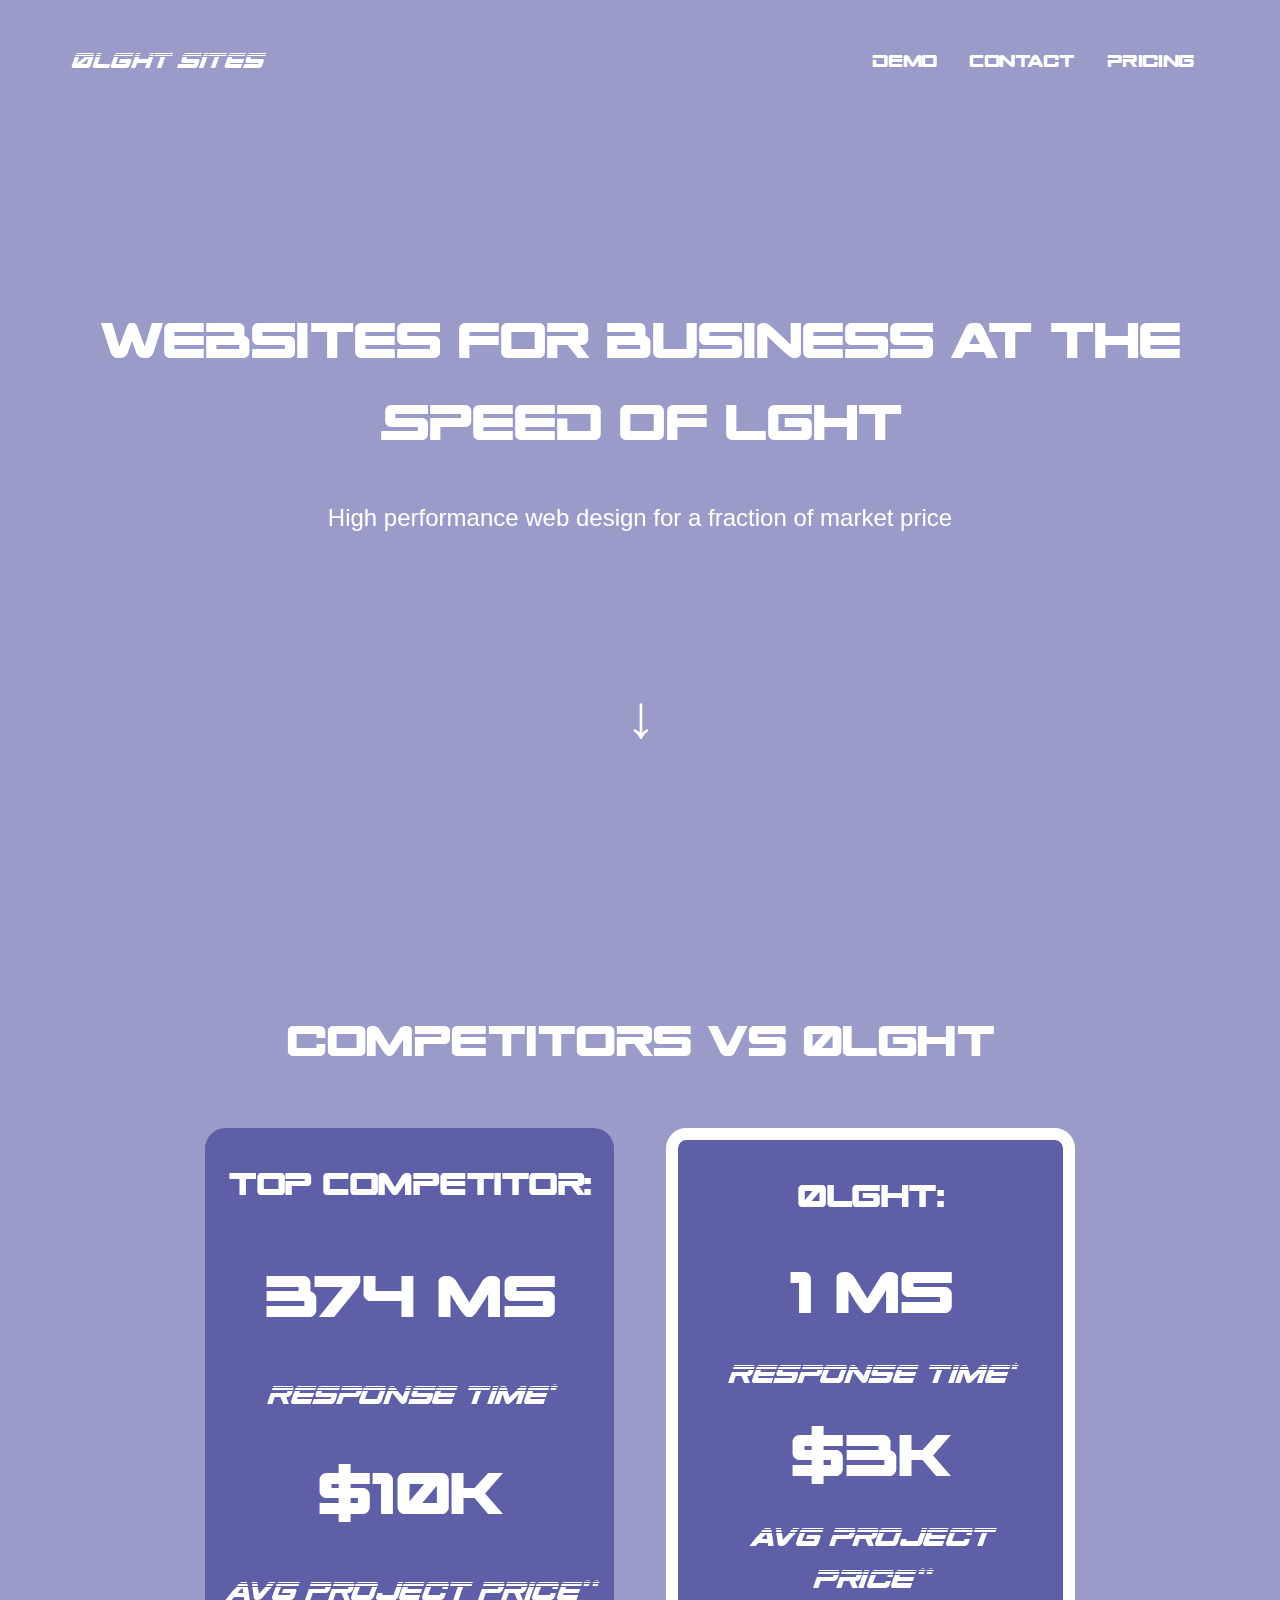
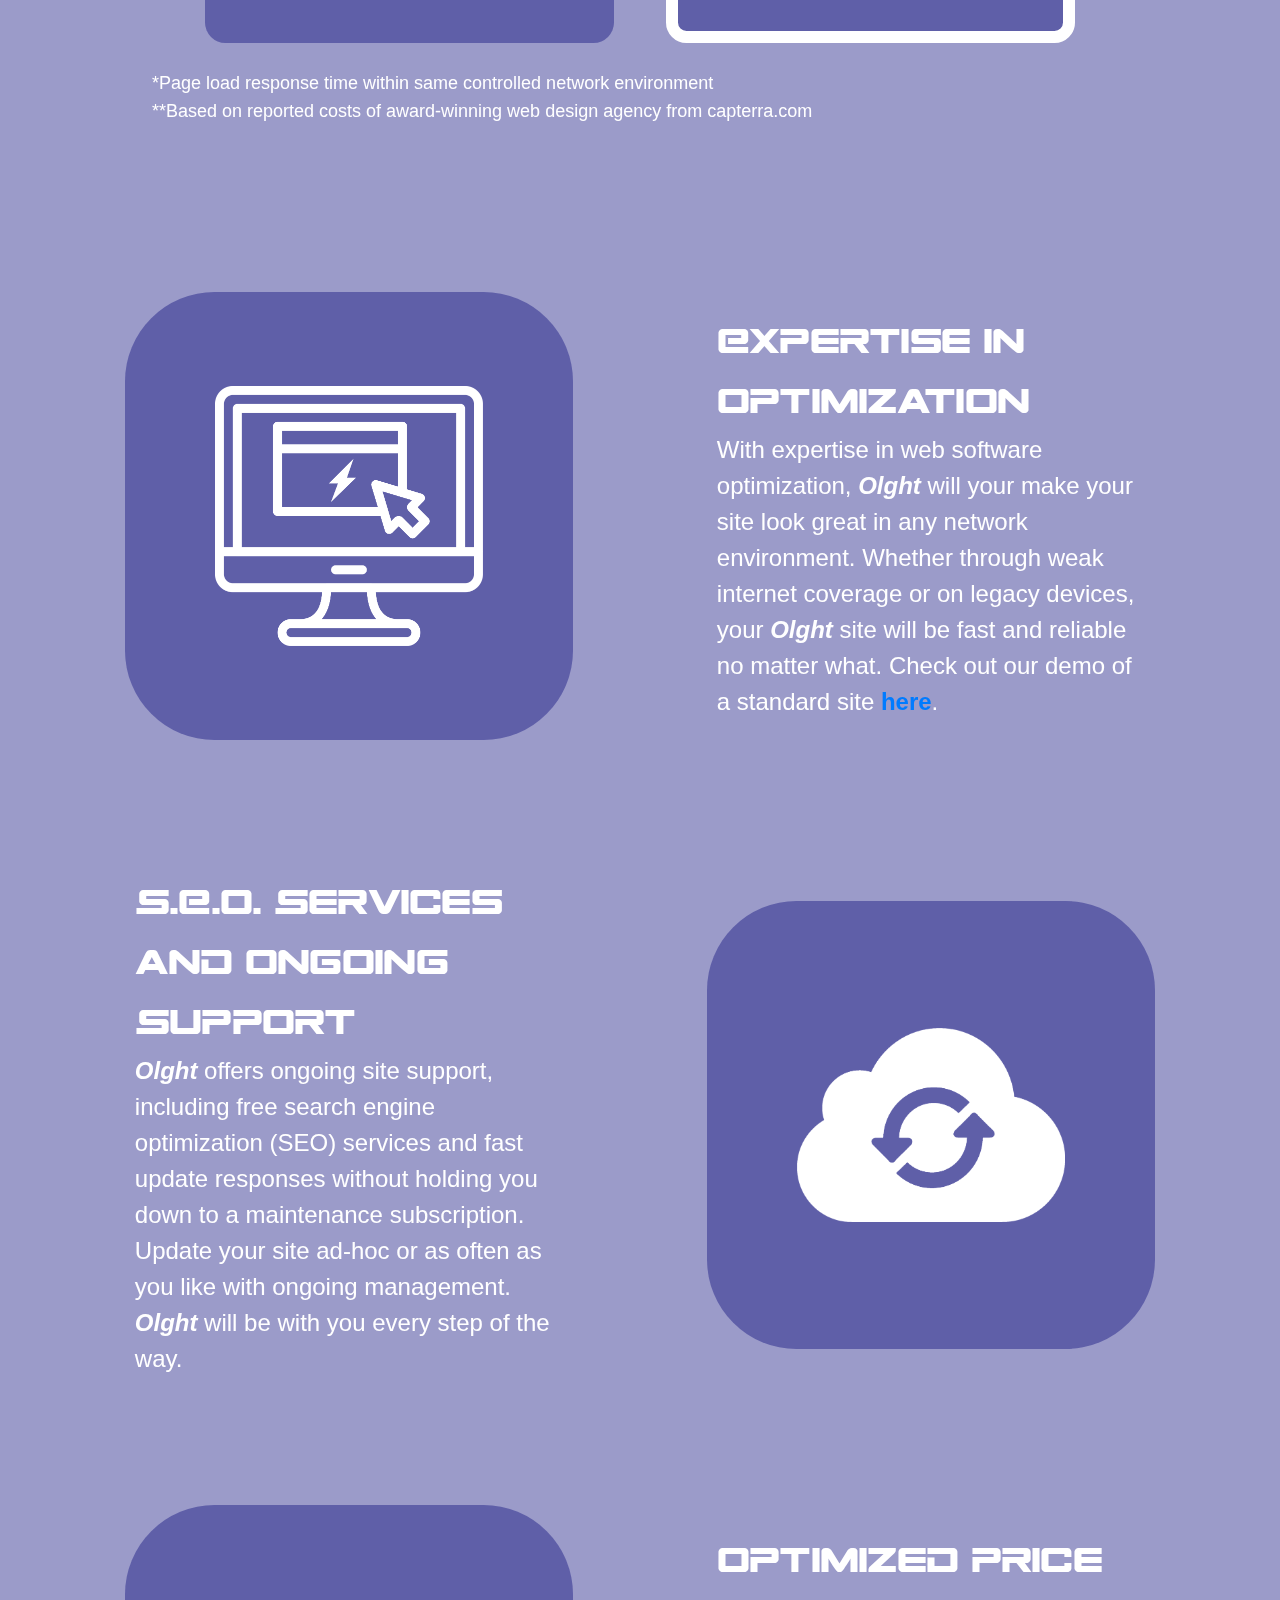
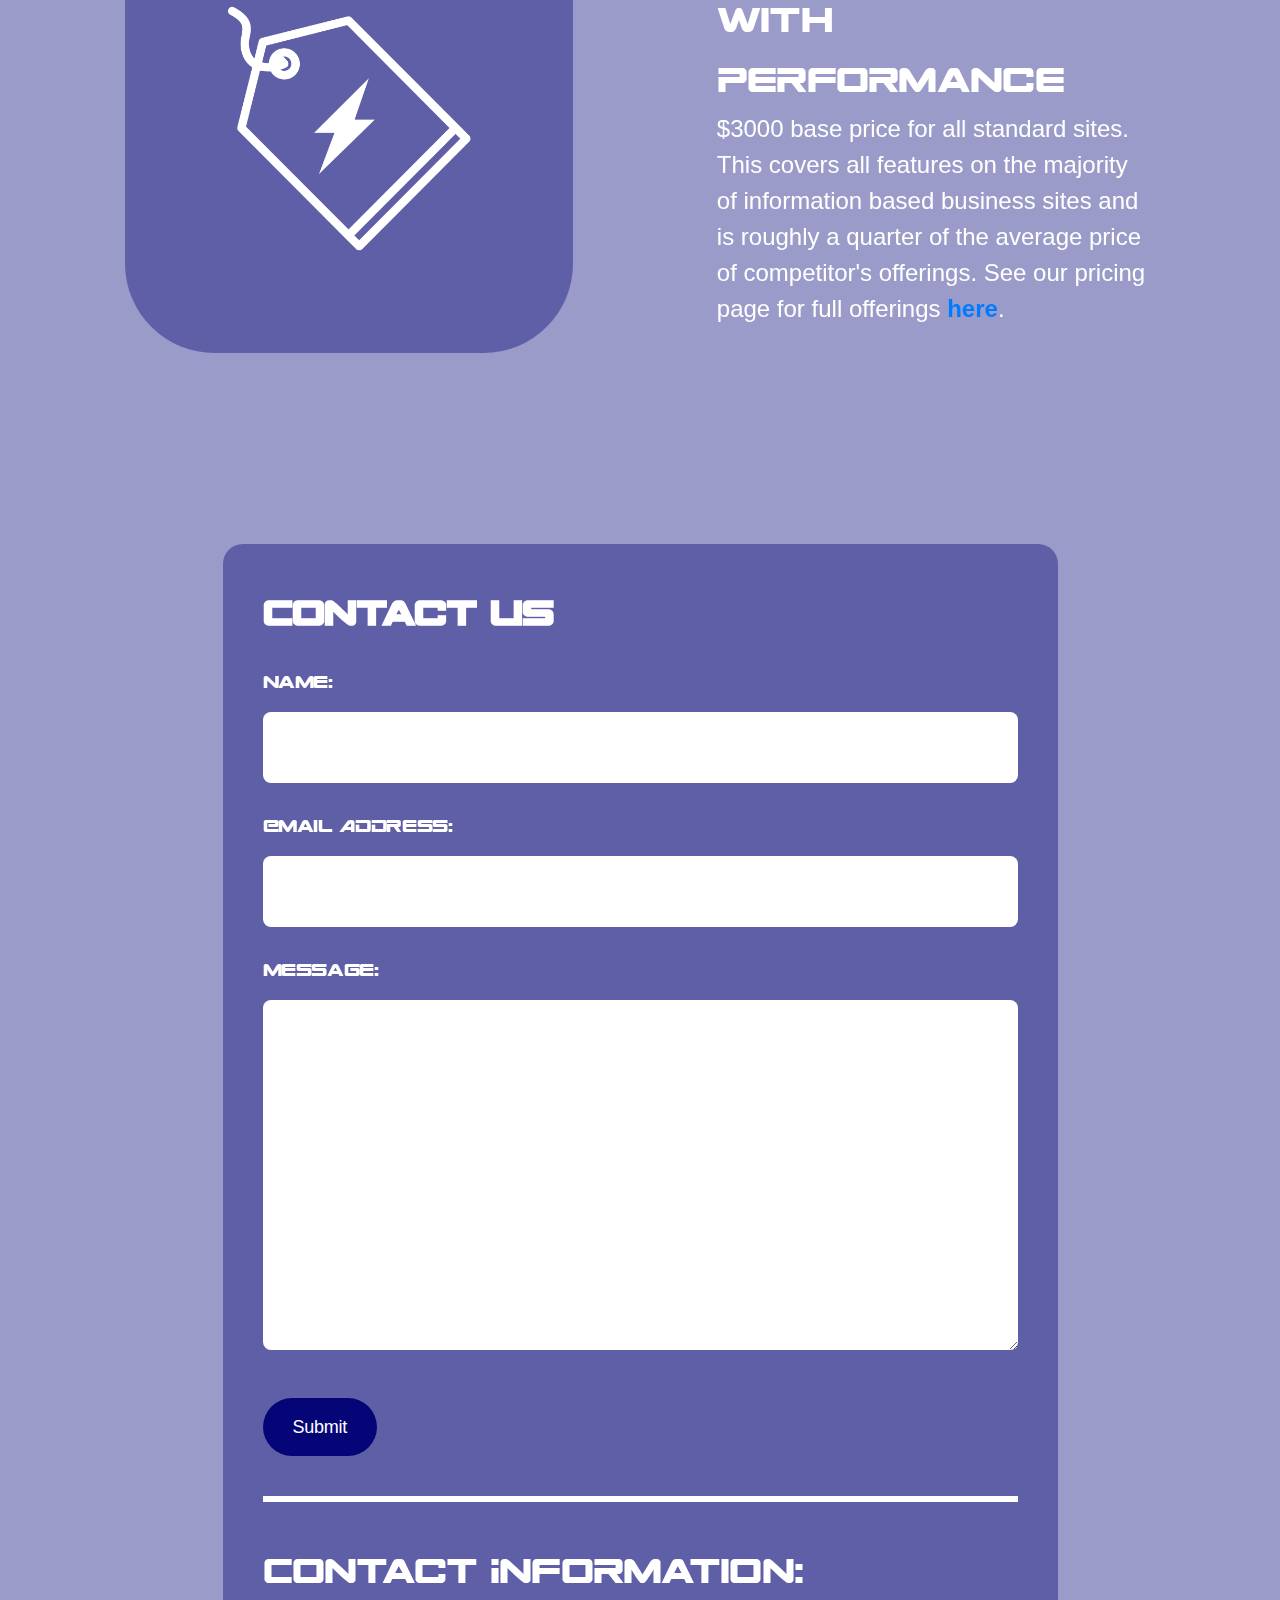
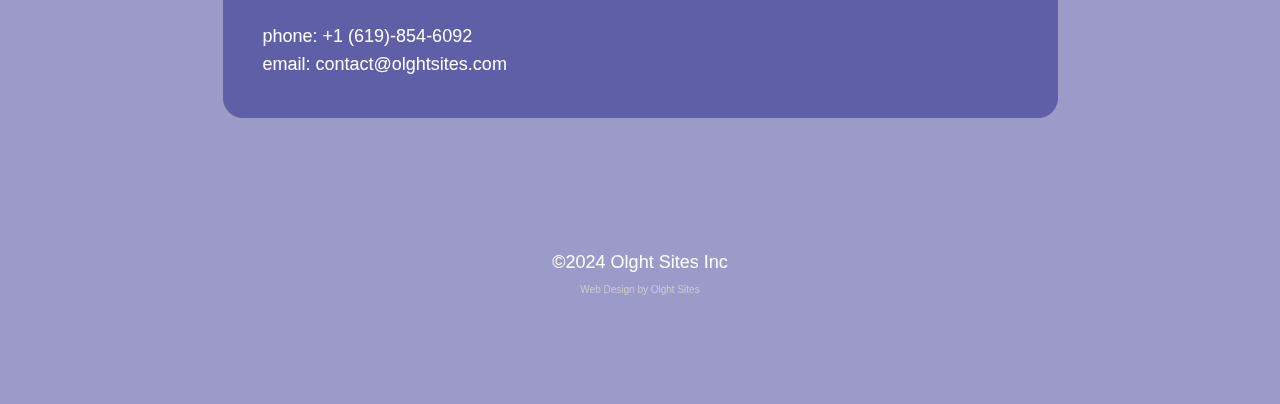
==== commit f0f0c32c: "Update index.html" ====
--- a/index.html
+++ b/index.html
@@ -3,10 +3,8 @@
 
 <head>
     <meta http-equiv="Content-Type" content="text/html; charset=UTF-8">
-<meta name="description" content="Offering low cost high performance business websites, apis and web 
-    applications for over 70% cheeper than top compeitors. We create, update 
-    and optimize fast, high quality business web software for the lowest cost in the market.
-    SEO services included."/>
+<meta name="description" content="Olght designs, updates and optimizes high performance 
+    business web software for over 70% cheeper than top competitors.Low cost websites, APIs and web apps"/>
 
     <meta http-equiv="X-UA-Compatible" content="IE=edge">
 
@@ -605,7 +603,7 @@
                                 <div class="description h5 font-weight-normal font-ips color-white ls-none">
 
                                     <p>$3000 base price for all standard sites. This covers all features on the majority
-                                        of information based businesses sites and is roughly a quarter of the average
+                                        of information based business sites and is roughly a quarter of the average
                                         price
                                         of competitor's offerings. See our pricing page for full
                                         offerings <a href="./pricing.html"> <b>here</b></a>.
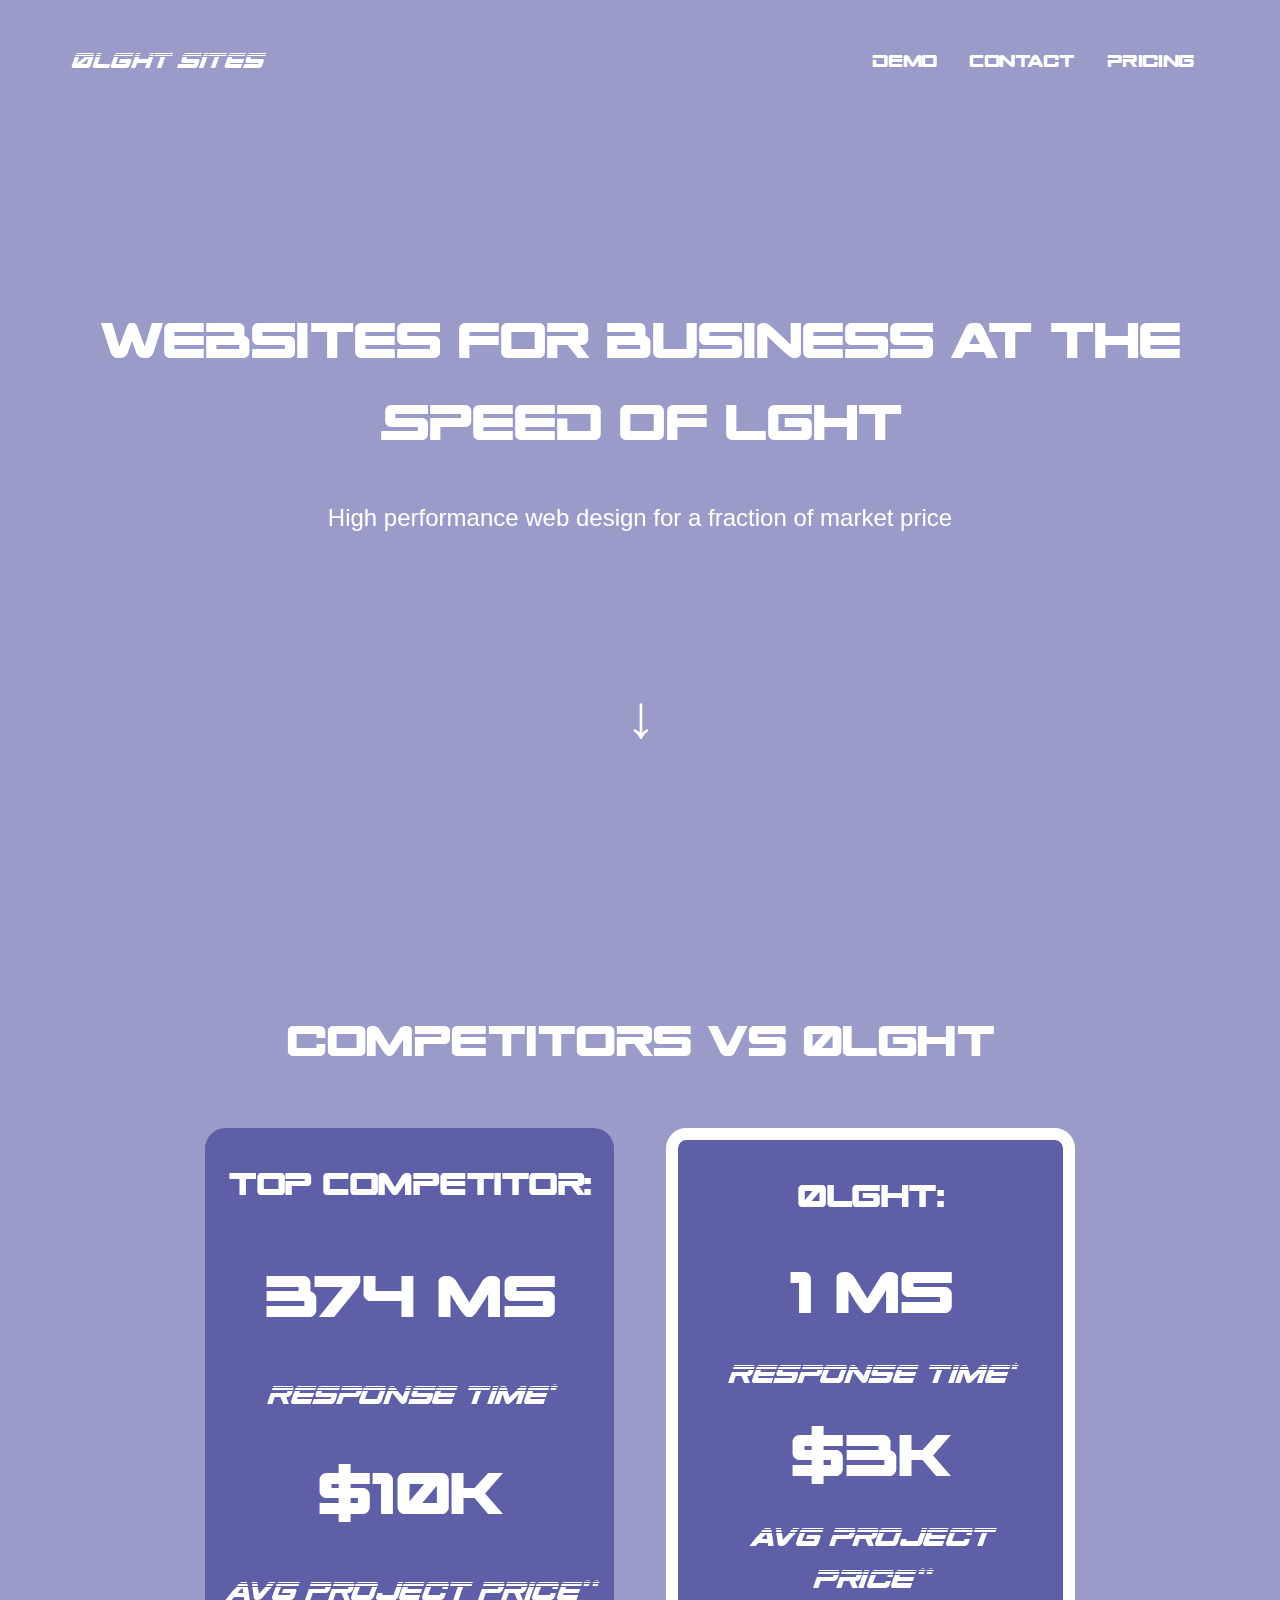
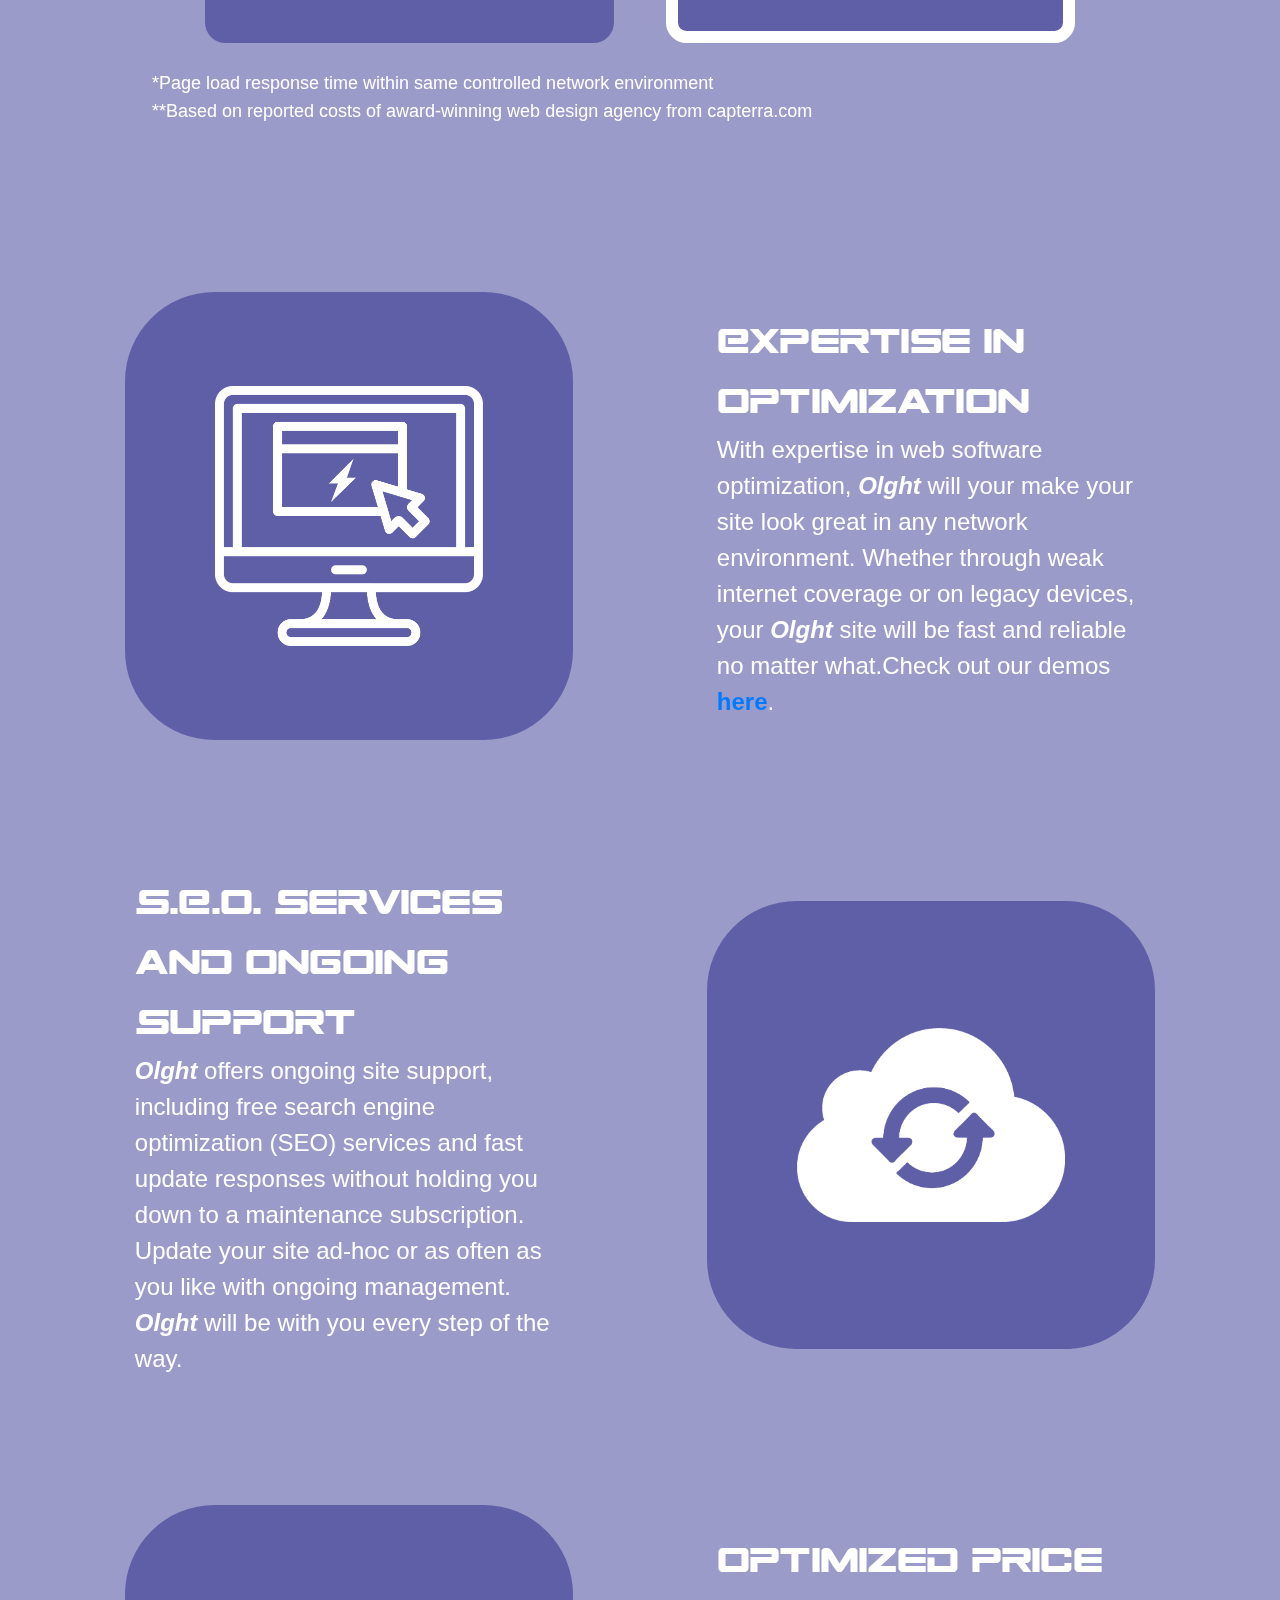
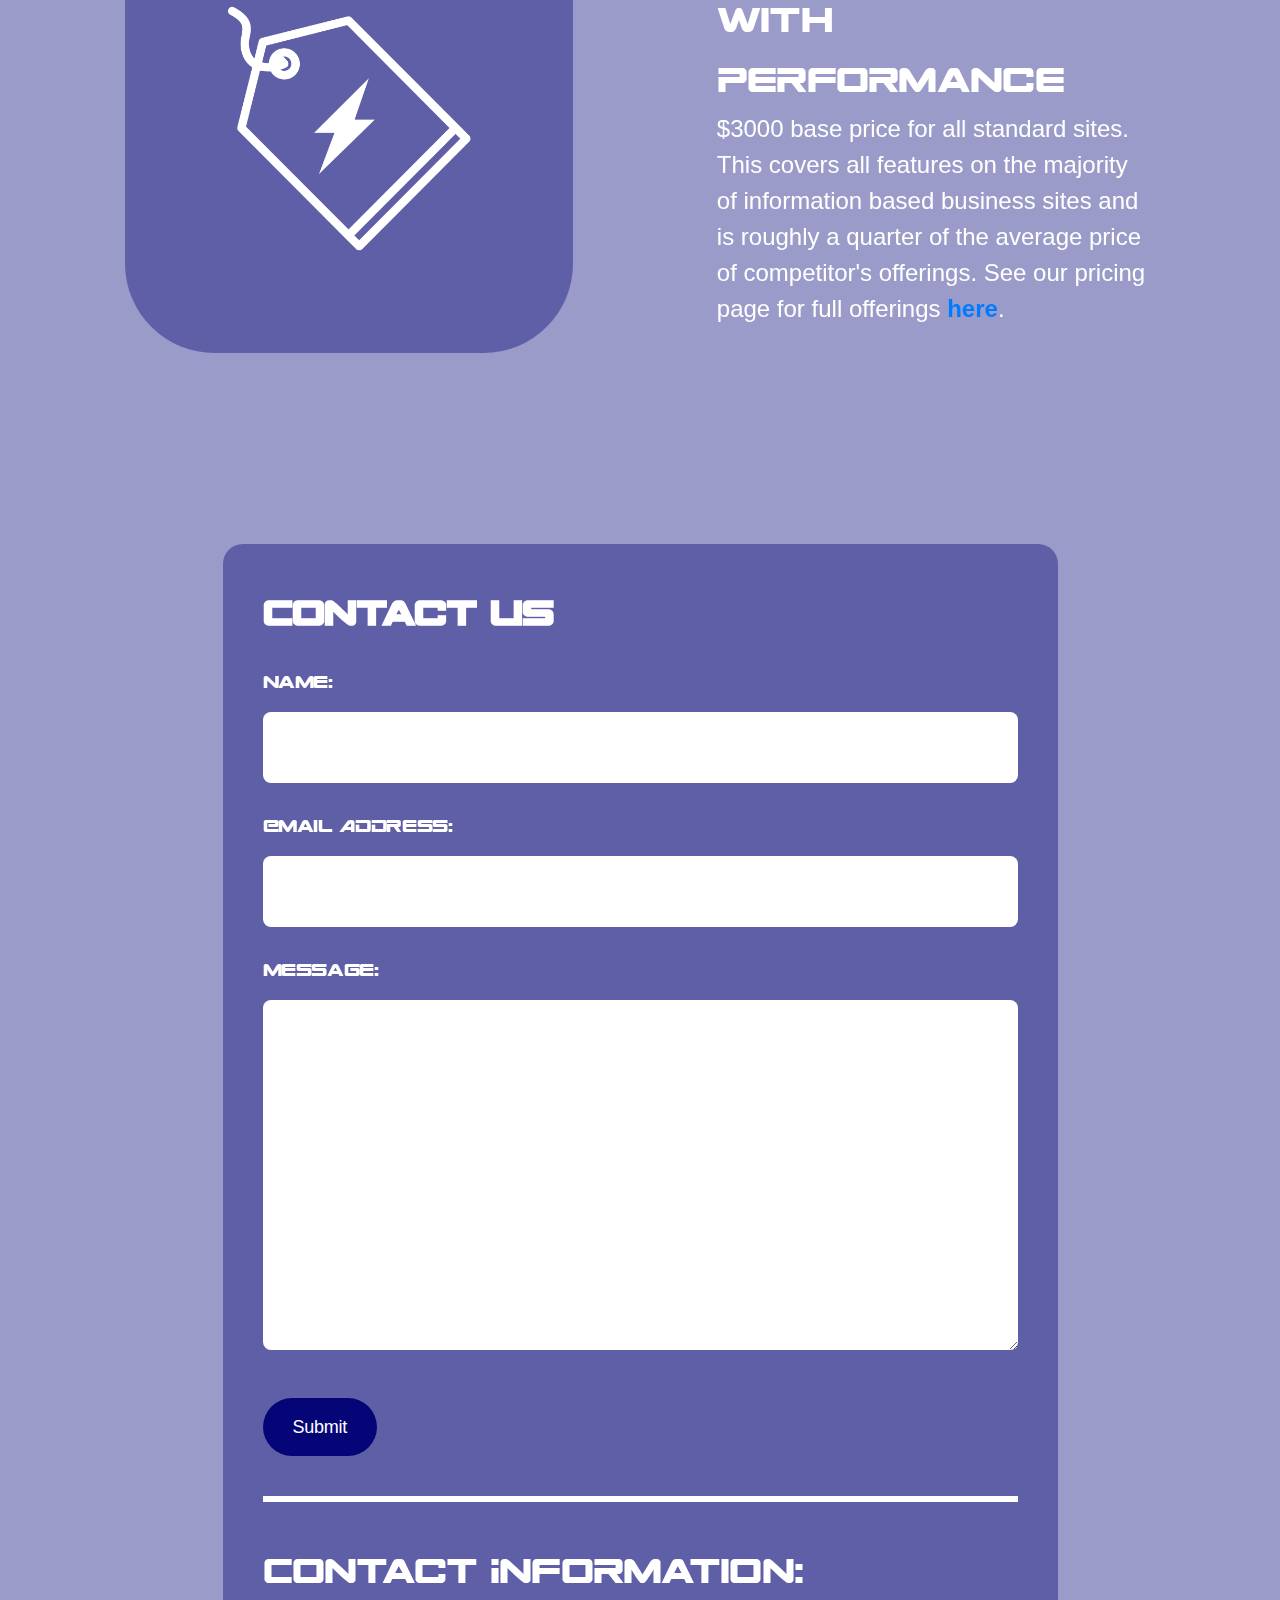
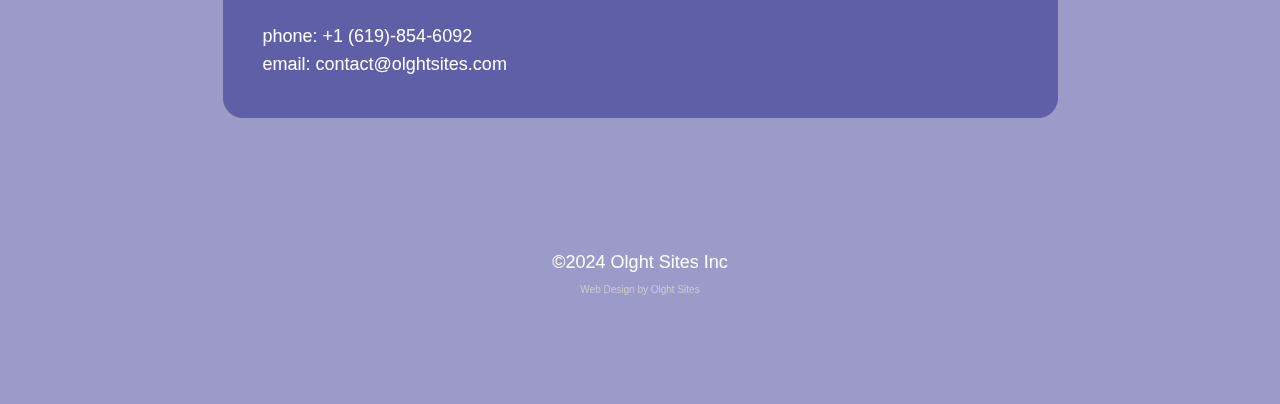
==== commit 39583a61: "Update index.html" ====
--- a/index.html
+++ b/index.html
@@ -113,8 +113,8 @@
             </div>
 
             <div class="navigation">
-                <li style="list-style-type: none"><a title="Demo" href="https://lajollapizzaco.com" class="nav-link">
-                        <h5>Demo</h5>
+                <li style="list-style-type: none"><a title="Demo" href="./demoPage.html" class="nav-link">
+                                <h5>Demo</h5>
                     </a></li>
                 <li style="list-style-type: none"><a title="Contact" href="#connect" class="nav-link">
                         <h5>Contact</h5>
@@ -222,8 +222,7 @@
                     </div>
 
                     <div class="collapse navbar-collapse">
-                        <li style="list-style-type: none" class="headerList"><a title="Demo" href="https://lajollapizzaco.com"
-                                class="nav-link">
+                        <li style="list-style-type: none" class="headerList"><a title="Demo" href="./demoPage.html" class="nav-link">
                                 <h5>Demo</h5>
                             </a></li>
                         <li style="list-style-type: none " class="headerList"><a title="Contact" href="#connect"
@@ -548,7 +547,8 @@
                                             great
                                             in any network environment. Whether through weak internet coverage or on
                                             legacy devices, your <b><i>Olght</i></b> site will be fast and reliable no
-                                            matter what. Check out our demo of a standard site <a href="https://lajollapizzaco.com">
+                                            matter what.Check out our demos <a
+                                                href="./demoPage.html">
                                                 <b>here</b></a>.
                                         </p>
                                     </div>
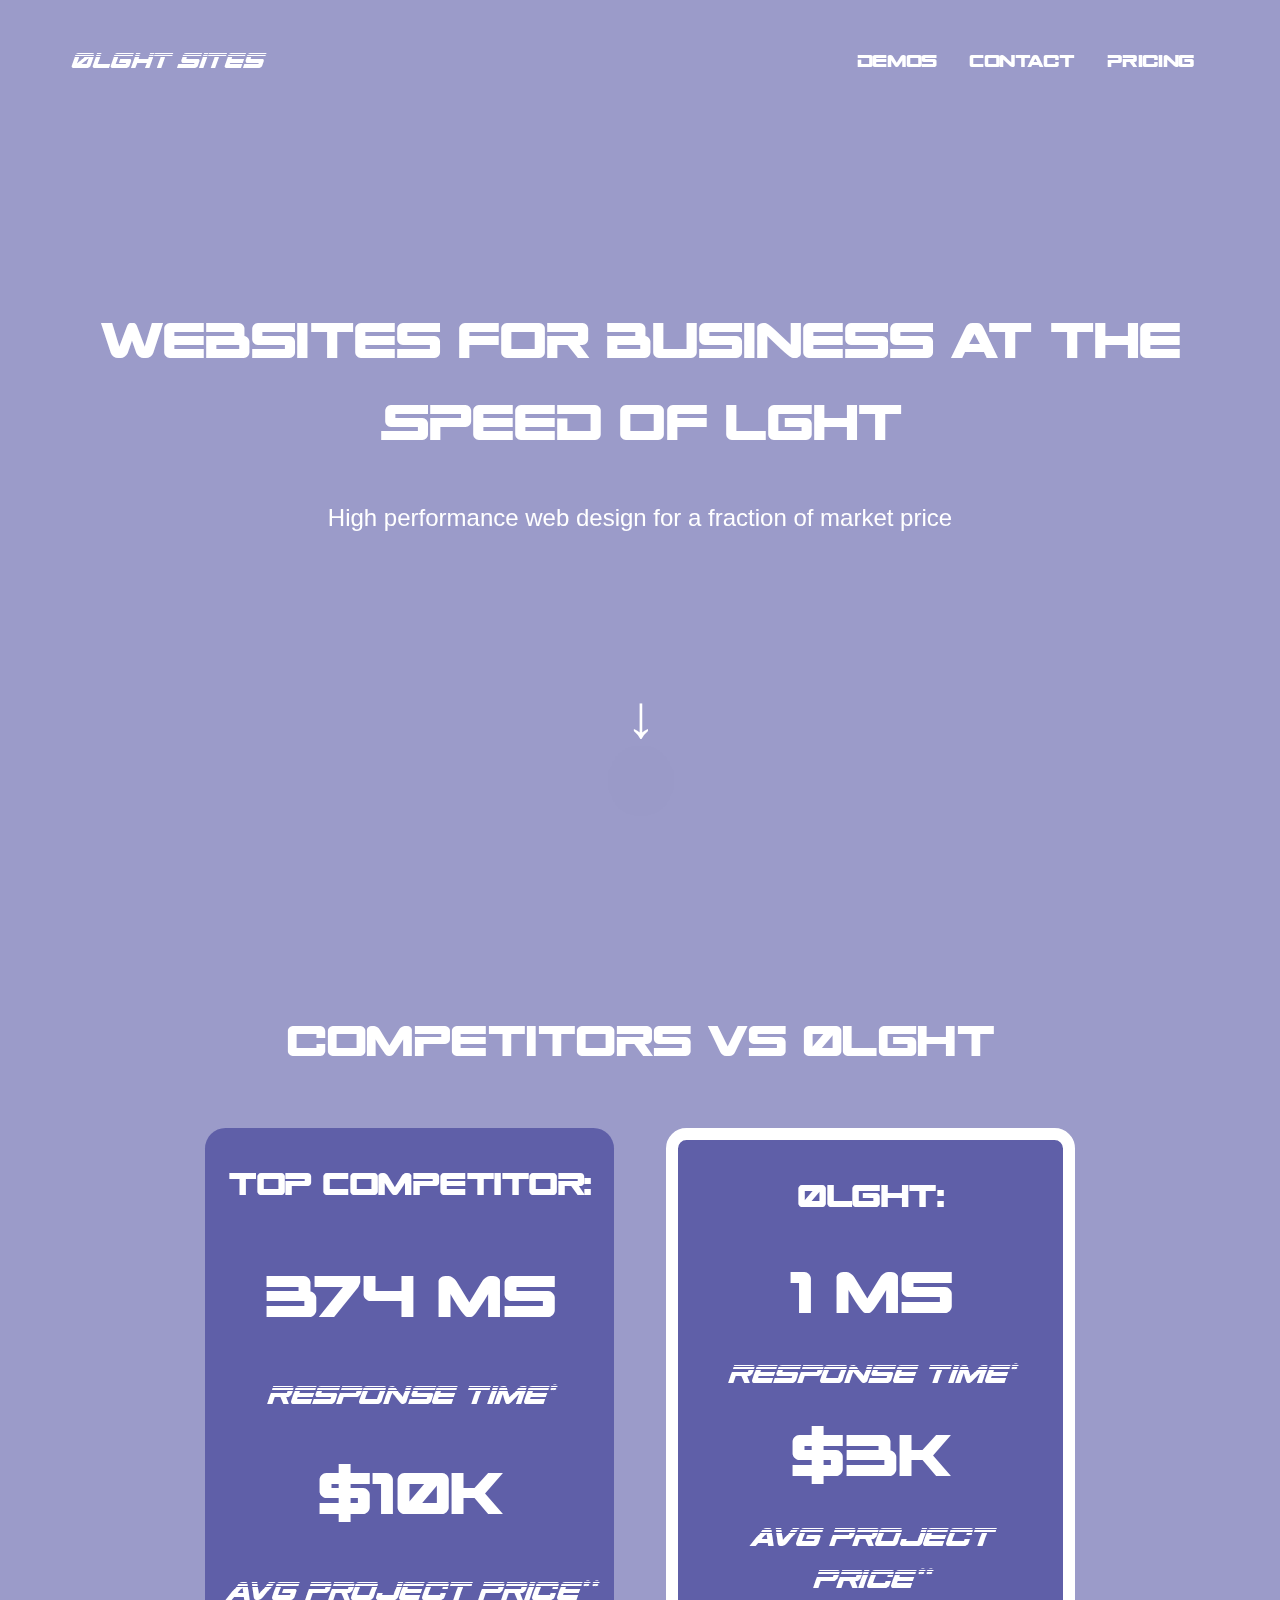
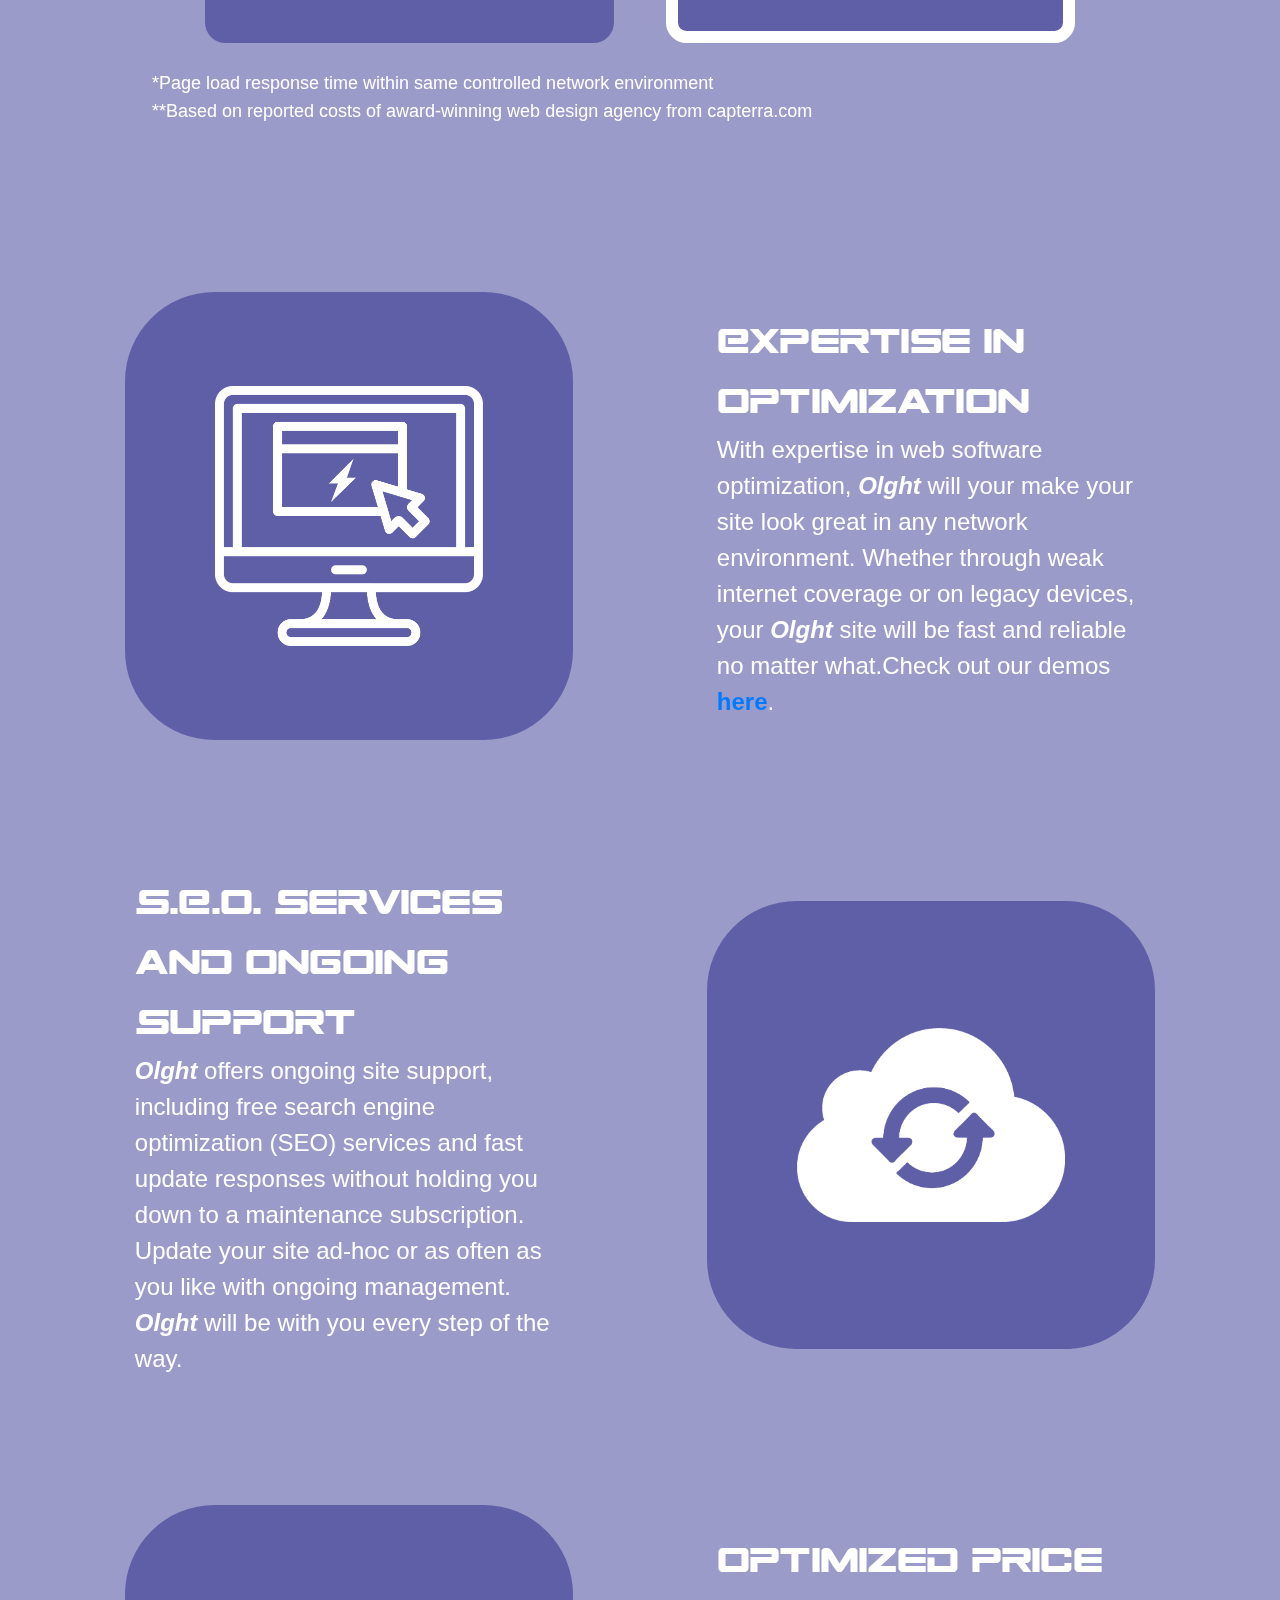
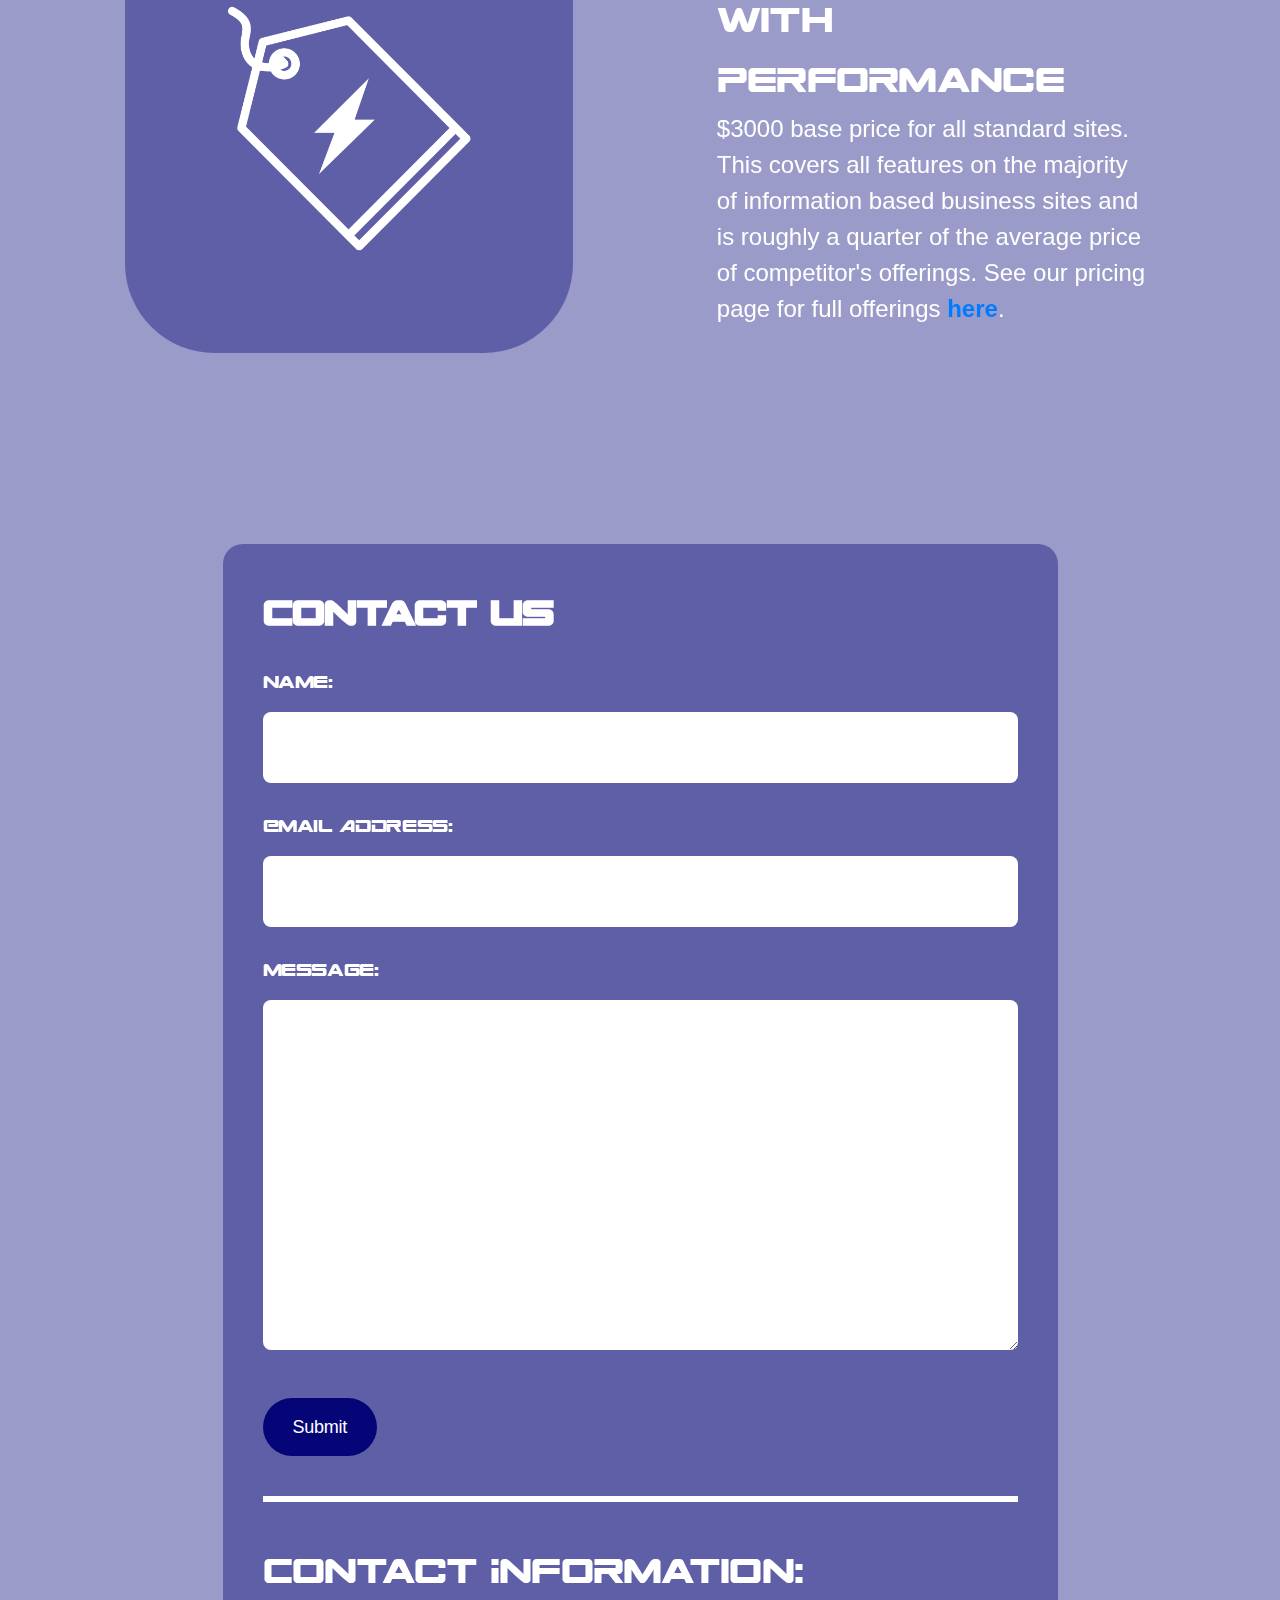
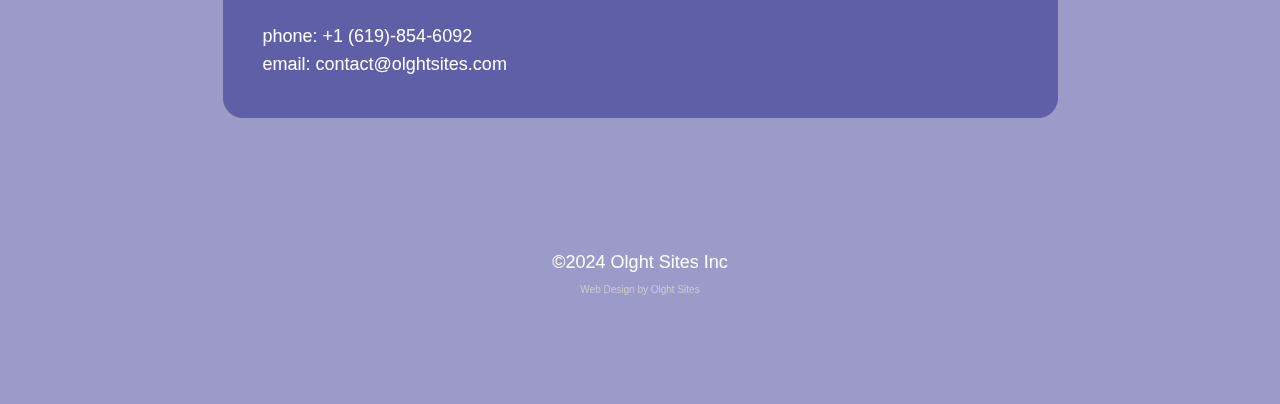
==== commit d4a81c1f: "Update index.html" ====
--- a/index.html
+++ b/index.html
@@ -113,8 +113,8 @@
             </div>
 
             <div class="navigation">
-                <li style="list-style-type: none"><a title="Demo" href="./demoPage.html" class="nav-link">
-                                <h5>Demo</h5>
+                <li style="list-style-type: none"><a title="Demos" href="./demoPage.html" class="nav-link">
+                                <h5>Demos</h5>
                     </a></li>
                 <li style="list-style-type: none"><a title="Contact" href="#connect" class="nav-link">
                         <h5>Contact</h5>
@@ -222,8 +222,8 @@
                     </div>
 
                     <div class="collapse navbar-collapse">
-                        <li style="list-style-type: none" class="headerList"><a title="Demo" href="./demoPage.html" class="nav-link">
-                                <h5>Demo</h5>
+                        <li style="list-style-type: none" class="headerList"><a title="Demos" href="./demoPage.html" class="nav-link">
+                                <h5>Demos</h5>
                             </a></li>
                         <li style="list-style-type: none " class="headerList"><a title="Contact" href="#connect"
                                 class="nav-link">
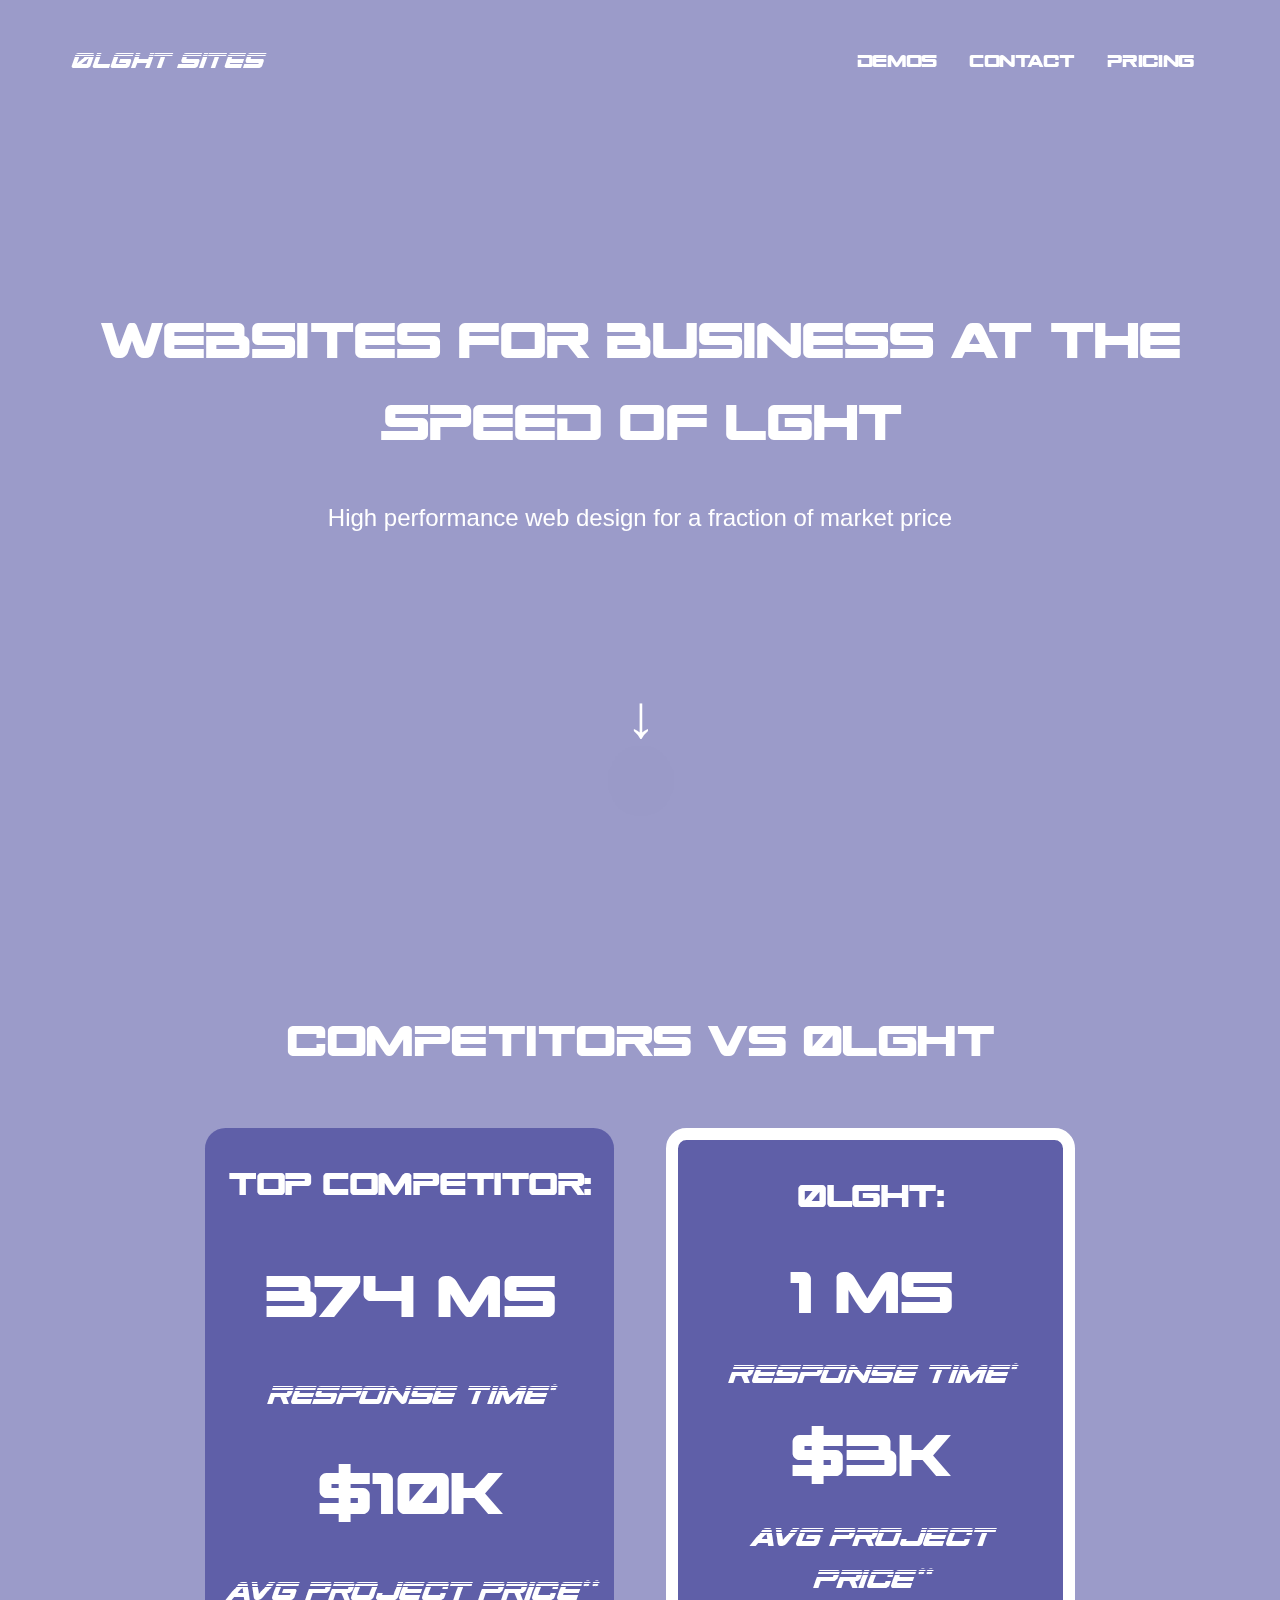
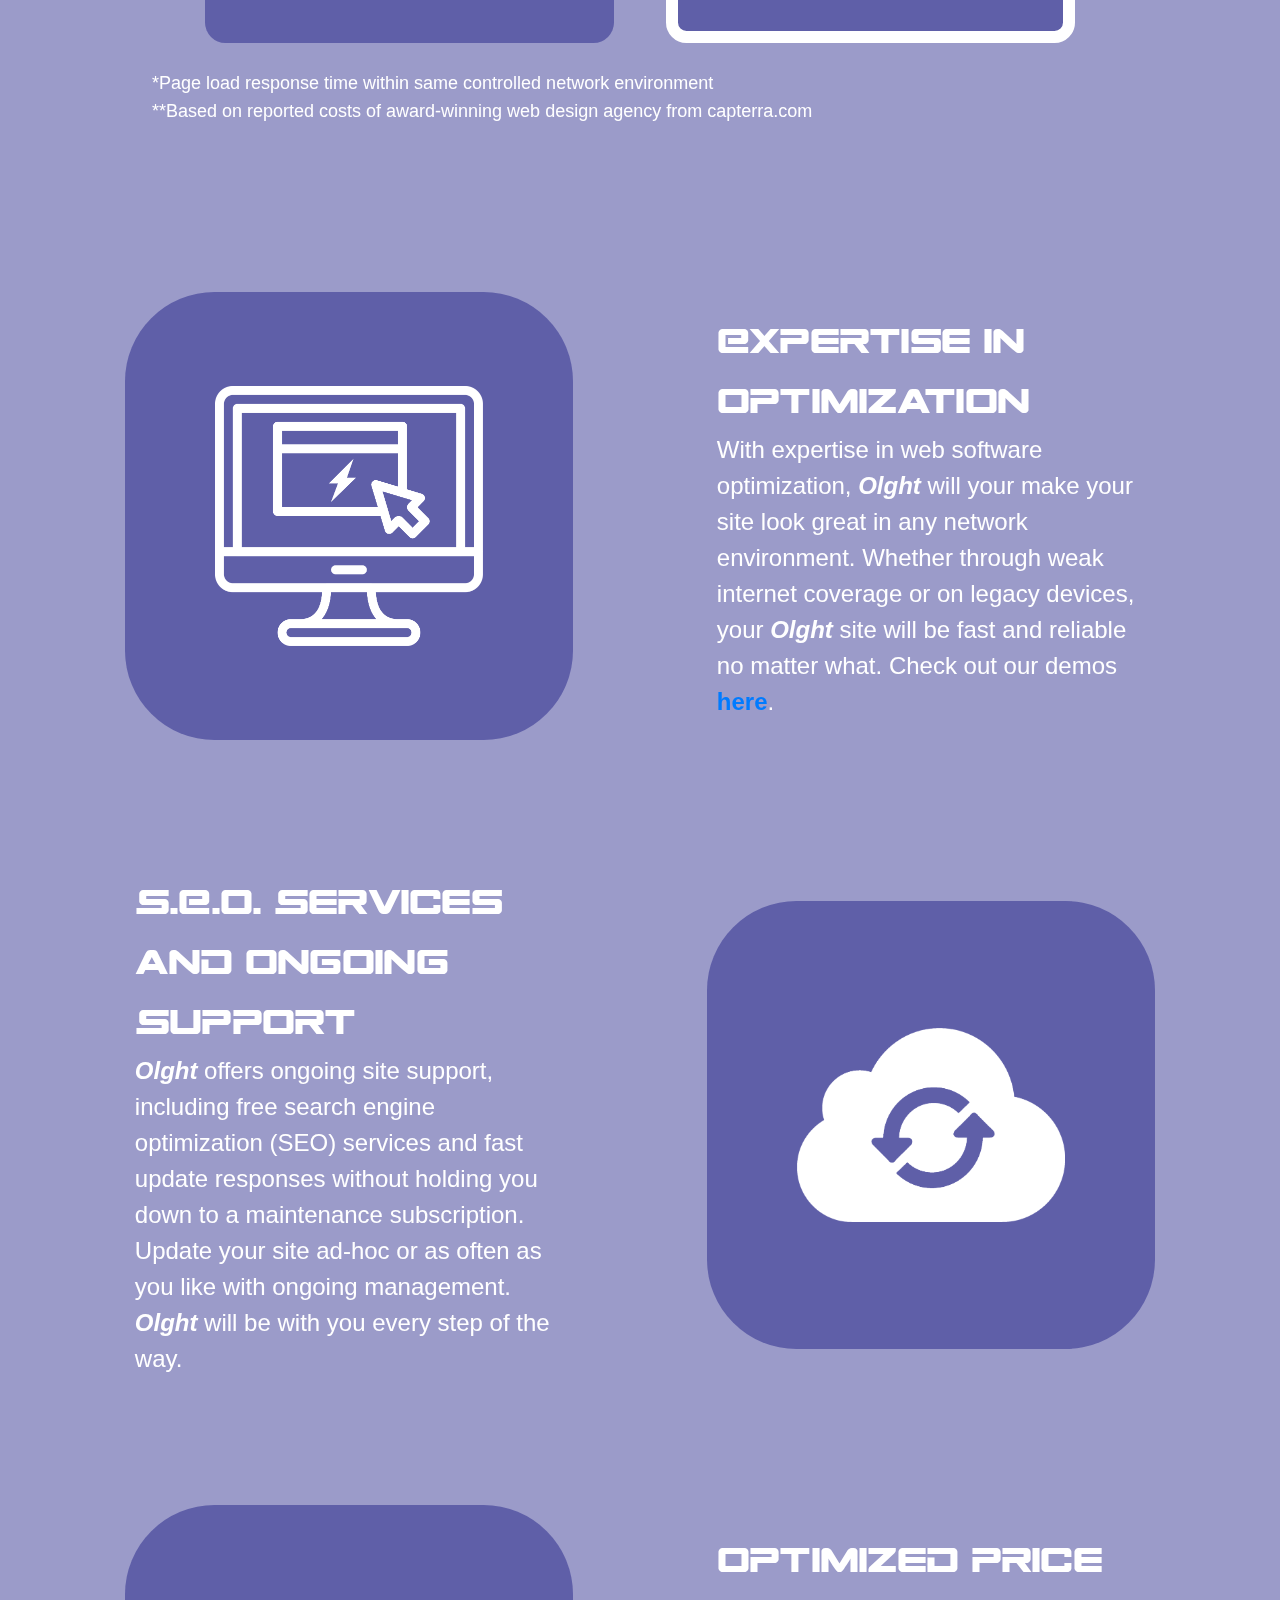
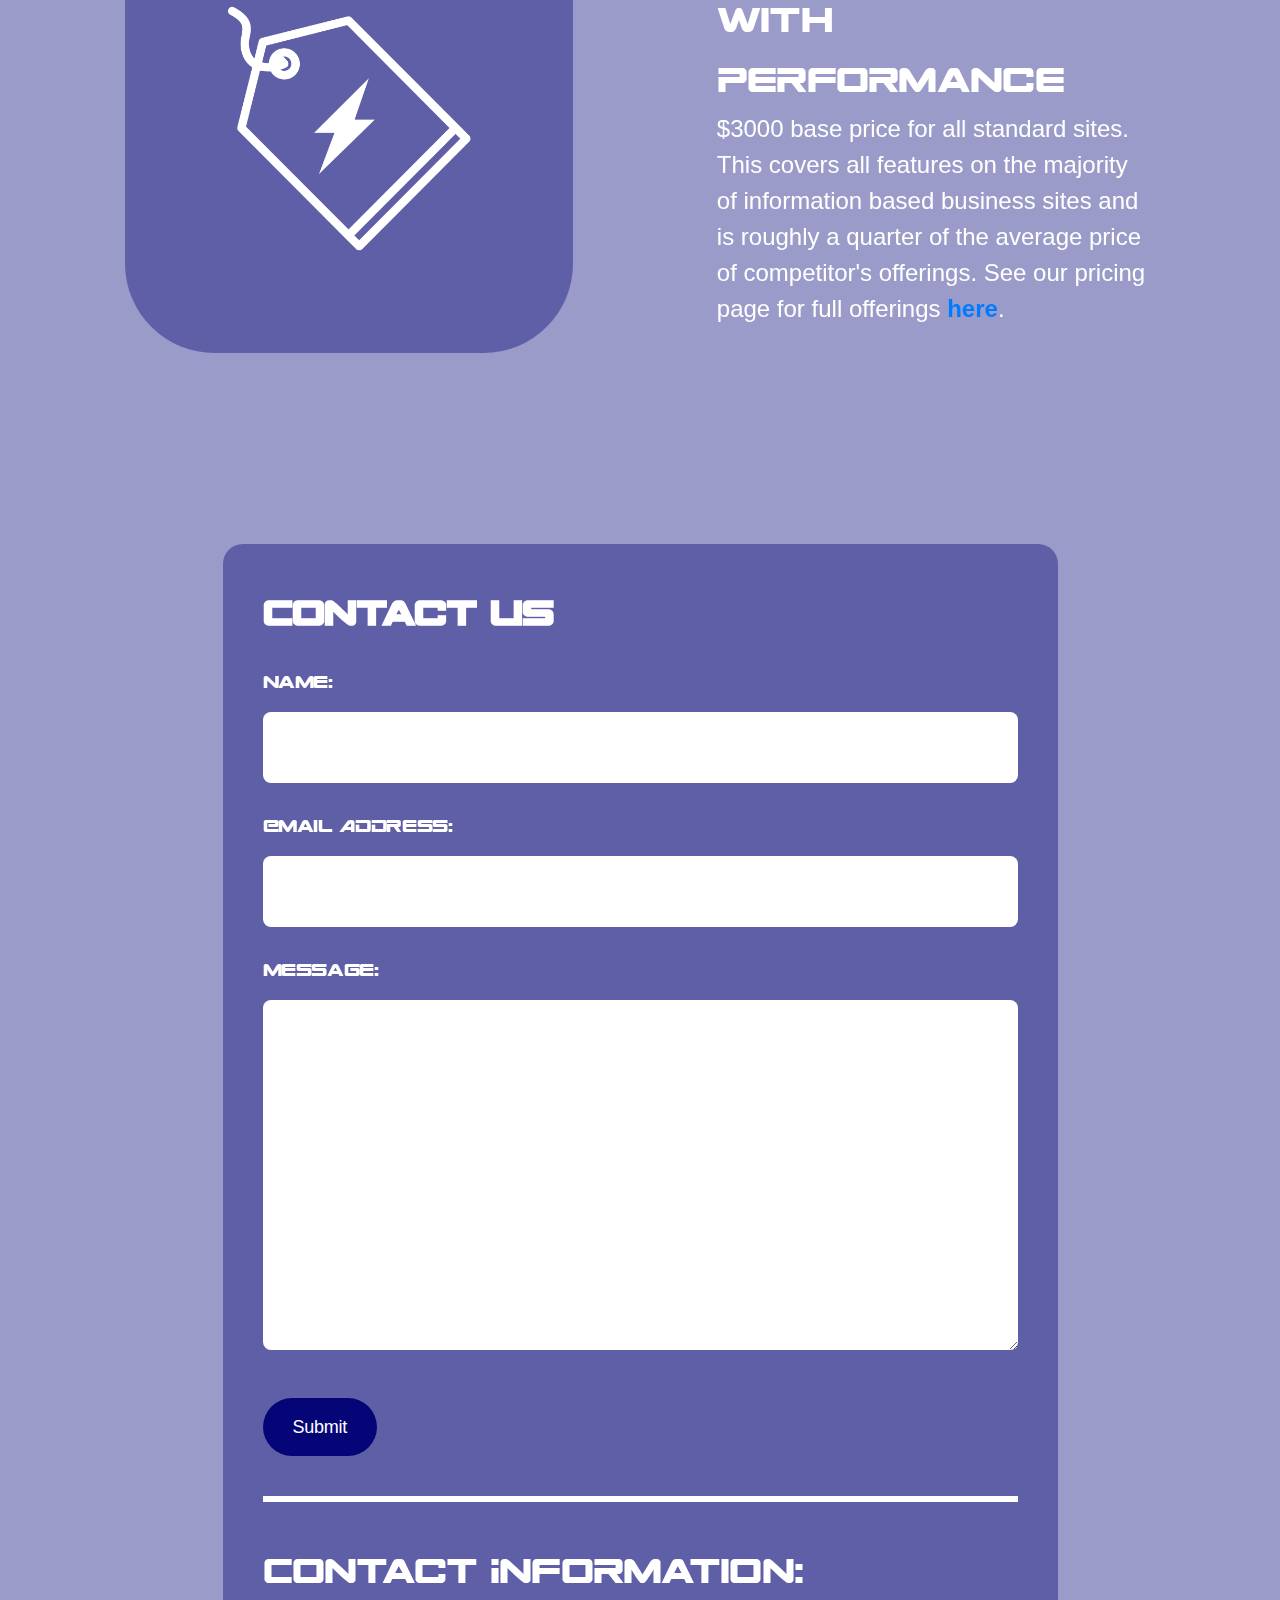
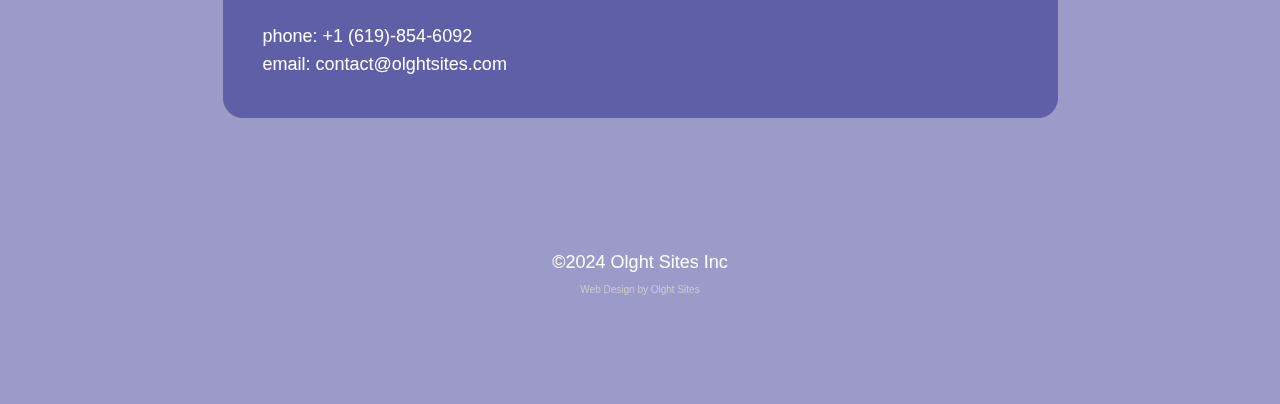
==== commit 0b9dcfe3: "Update index.html" ====
--- a/index.html
+++ b/index.html
@@ -547,7 +547,7 @@
                                             great
                                             in any network environment. Whether through weak internet coverage or on
                                             legacy devices, your <b><i>Olght</i></b> site will be fast and reliable no
-                                            matter what.Check out our demos <a
+                                            matter what. Check out our demos <a
                                                 href="./demoPage.html">
                                                 <b>here</b></a>.
                                         </p>
